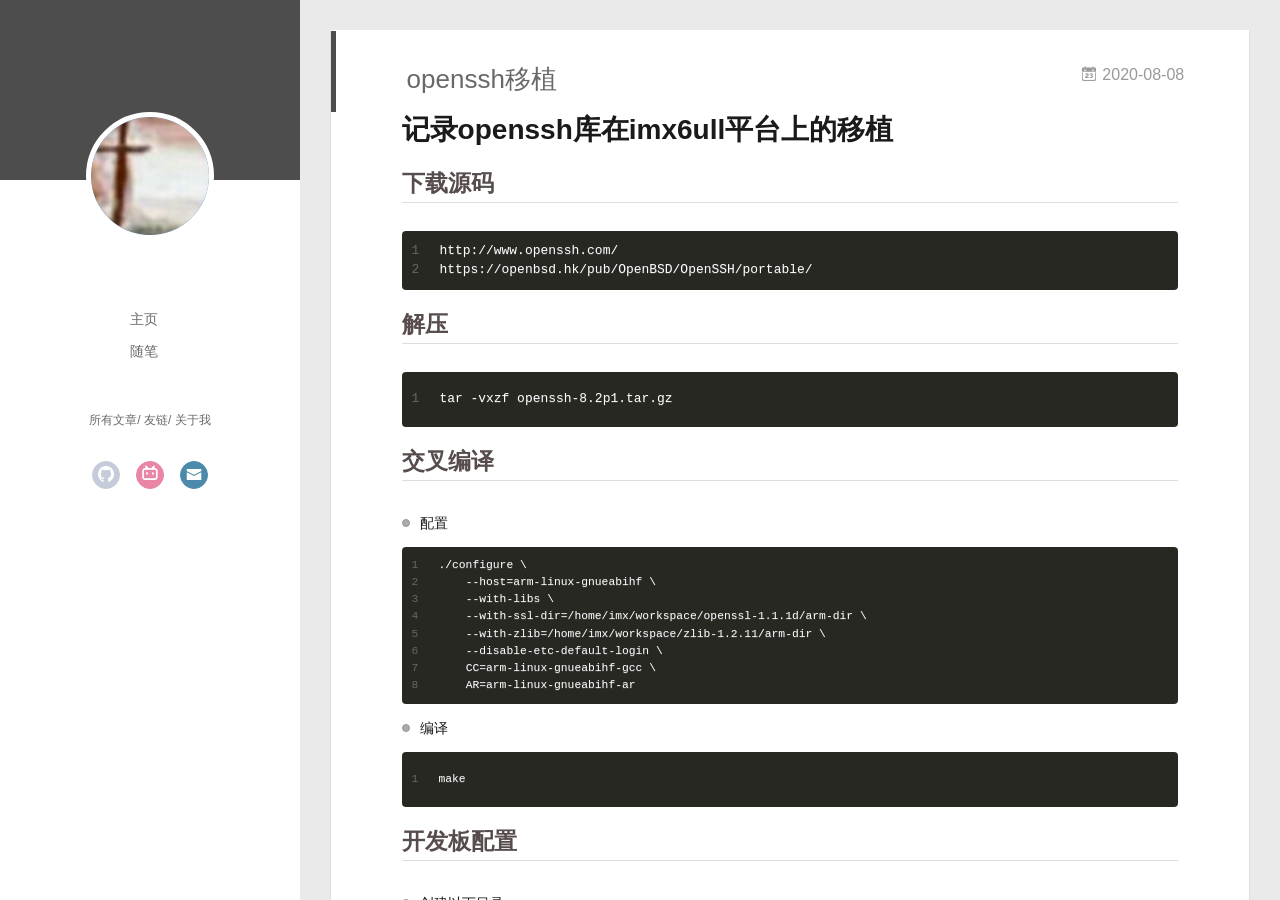
==== index.html @ 304b750d "Site updated: 2020-08-09 00:19:27" ====
<!DOCTYPE html>
<html>
<head>
  <meta charset="utf-8">
  
  <meta name="renderer" content="webkit">
  <meta http-equiv="X-UA-Compatible" content="IE=edge" >
  <link rel="dns-prefetch" href="http://yoursite.com">
  <title>Hexo</title>
  <meta name="viewport" content="width=device-width, initial-scale=1, maximum-scale=1">
  <meta property="og:type" content="website">
<meta property="og:title" content="Hexo">
<meta property="og:url" content="http://yoursite.com/index.html">
<meta property="og:site_name" content="Hexo">
<meta property="og:locale" content="zh_CN">
<meta property="article:author" content="yhuan416">
<meta name="twitter:card" content="summary">
  
    <link rel="alternative" href="/atom.xml" title="Hexo" type="application/atom+xml">
  
  
    <link rel="icon" href="/favicon.png">
  
  <link rel="stylesheet" type="text/css" href="/./main.0cf68a.css">
  <style type="text/css">
  
    #container.show {
      background: linear-gradient(200deg,#a0cfe4,#e8c37e);
    }
  </style>
  

  

<meta name="generator" content="Hexo 5.0.0"></head>

<body>
  <div id="container" q-class="show:isCtnShow">
    <canvas id="anm-canvas" class="anm-canvas"></canvas>
    <div class="left-col" q-class="show:isShow">
      
<div class="overlay" style="background: #4d4d4d"></div>
<div class="intrude-less">
	<header id="header" class="inner">
		<a href="/" class="profilepic">
			<img src="/img/头像.jpg" class="js-avatar">
		</a>
		<hgroup>
		  <h1 class="header-author"><a href="/"></a></h1>
		</hgroup>
		

		<nav class="header-menu">
			<ul>
			
				<li><a href="/">主页</a></li>
	        
				<li><a href="/tags/%E9%9A%8F%E7%AC%94/">随笔</a></li>
	        
			</ul>
		</nav>
		<nav class="header-smart-menu">
    		
    			
    			<a q-on="click: openSlider(e, 'innerArchive')" href="javascript:void(0)">所有文章</a>
    			
            
    			
    			<a q-on="click: openSlider(e, 'friends')" href="javascript:void(0)">友链</a>
    			
            
    			
    			<a q-on="click: openSlider(e, 'aboutme')" href="javascript:void(0)">关于我</a>
    			
            
		</nav>
		<nav class="header-nav">
			<div class="social">
				
					<a class="github" target="_blank" href="https://github.com/yhuan416" title="github"><i class="icon-github"></i></a>
		        
					<a class="bilibili" target="_blank" href="https://space.bilibili.com/25813269" title="bilibili"><i class="icon-bilibili"></i></a>
		        
					<a class="mail" target="_blank" href="mailto:1290635392@qq.com" title="mail"><i class="icon-mail"></i></a>
		        
			</div>
		</nav>
	</header>		
</div>

    </div>
    <div class="mid-col" q-class="show:isShow,hide:isShow|isFalse">
      
<nav id="mobile-nav">
  	<div class="overlay js-overlay" style="background: #4d4d4d"></div>
	<div class="btnctn js-mobile-btnctn">
  		<div class="slider-trigger list" q-on="click: openSlider(e)"><i class="icon icon-sort"></i></div>
	</div>
	<div class="intrude-less">
		<header id="header" class="inner">
			<div class="profilepic">
				<img src="/img/头像.jpg" class="js-avatar">
			</div>
			<hgroup>
			  <h1 class="header-author js-header-author"></h1>
			</hgroup>
			
			
			
				
			
				
			
			
			
			<nav class="header-nav">
				<div class="social">
					
						<a class="github" target="_blank" href="https://github.com/yhuan416" title="github"><i class="icon-github"></i></a>
			        
						<a class="bilibili" target="_blank" href="https://space.bilibili.com/25813269" title="bilibili"><i class="icon-bilibili"></i></a>
			        
						<a class="mail" target="_blank" href="mailto:1290635392@qq.com" title="mail"><i class="icon-mail"></i></a>
			        
				</div>
			</nav>

			<nav class="header-menu js-header-menu">
				<ul style="width: 50%">
				
				
					<li style="width: 50%"><a href="/">主页</a></li>
		        
					<li style="width: 50%"><a href="/tags/%E9%9A%8F%E7%AC%94/">随笔</a></li>
		        
				</ul>
			</nav>
		</header>				
	</div>
	<div class="mobile-mask" style="display:none" q-show="isShow"></div>
</nav>

      <div id="wrapper" class="body-wrap">
        <div class="menu-l">
          <div class="canvas-wrap">
            <canvas data-colors="#eaeaea" data-sectionHeight="100" data-contentId="js-content" id="myCanvas1" class="anm-canvas"></canvas>
          </div>
          <div id="js-content" class="content-ll">
            
  
    <article id="post-openssh移植" class="article article-type-post  article-index" itemscope itemprop="blogPost">
  <div class="article-inner">
    
      <header class="article-header">
        
  
    <h1 itemprop="name">
      <a class="article-title" href="/2020/08/08/openssh%E7%A7%BB%E6%A4%8D/">openssh移植</a>
    </h1>
  

        
        <a href="/2020/08/08/openssh%E7%A7%BB%E6%A4%8D/" class="archive-article-date">
  	<time datetime="2020-08-08T15:58:29.000Z" itemprop="datePublished"><i class="icon-calendar icon"></i>2020-08-08</time>
</a>
        
      </header>
    
    <div class="article-entry" itemprop="articleBody">
      
        <h1 id="记录openssh库在imx6ull平台上的移植"><a href="#记录openssh库在imx6ull平台上的移植" class="headerlink" title="记录openssh库在imx6ull平台上的移植"></a>记录openssh库在imx6ull平台上的移植</h1><h2 id="下载源码"><a href="#下载源码" class="headerlink" title="下载源码"></a>下载源码</h2><figure class="highlight plain"><table><tr><td class="gutter"><pre><span class="line">1</span><br><span class="line">2</span><br></pre></td><td class="code"><pre><span class="line">http:&#x2F;&#x2F;www.openssh.com&#x2F;  </span><br><span class="line">https:&#x2F;&#x2F;openbsd.hk&#x2F;pub&#x2F;OpenBSD&#x2F;OpenSSH&#x2F;portable&#x2F;</span><br></pre></td></tr></table></figure>

<h2 id="解压"><a href="#解压" class="headerlink" title="解压"></a>解压</h2><figure class="highlight plain"><table><tr><td class="gutter"><pre><span class="line">1</span><br></pre></td><td class="code"><pre><span class="line">tar -vxzf openssh-8.2p1.tar.gz</span><br></pre></td></tr></table></figure>

<h2 id="交叉编译"><a href="#交叉编译" class="headerlink" title="交叉编译"></a>交叉编译</h2><ul>
<li>配置<figure class="highlight plain"><table><tr><td class="gutter"><pre><span class="line">1</span><br><span class="line">2</span><br><span class="line">3</span><br><span class="line">4</span><br><span class="line">5</span><br><span class="line">6</span><br><span class="line">7</span><br><span class="line">8</span><br></pre></td><td class="code"><pre><span class="line">.&#x2F;configure \</span><br><span class="line">    --host&#x3D;arm-linux-gnueabihf \</span><br><span class="line">    --with-libs \</span><br><span class="line">    --with-ssl-dir&#x3D;&#x2F;home&#x2F;imx&#x2F;workspace&#x2F;openssl-1.1.1d&#x2F;arm-dir \</span><br><span class="line">    --with-zlib&#x3D;&#x2F;home&#x2F;imx&#x2F;workspace&#x2F;zlib-1.2.11&#x2F;arm-dir \</span><br><span class="line">    --disable-etc-default-login \</span><br><span class="line">    CC&#x3D;arm-linux-gnueabihf-gcc \</span><br><span class="line">    AR&#x3D;arm-linux-gnueabihf-ar</span><br></pre></td></tr></table></figure></li>
<li>编译<figure class="highlight plain"><table><tr><td class="gutter"><pre><span class="line">1</span><br></pre></td><td class="code"><pre><span class="line">make</span><br></pre></td></tr></table></figure>

</li>
</ul>
<h2 id="开发板配置"><a href="#开发板配置" class="headerlink" title="开发板配置"></a>开发板配置</h2><ul>
<li>创建以下目录</li>
</ul>
<figure class="highlight plain"><table><tr><td class="gutter"><pre><span class="line">1</span><br><span class="line">2</span><br><span class="line">3</span><br><span class="line">4</span><br><span class="line">5</span><br><span class="line">6</span><br></pre></td><td class="code"><pre><span class="line">mkdir &#x2F;usr&#x2F;local&#x2F;bin -p </span><br><span class="line">mkdir &#x2F;usr&#x2F;local&#x2F;sbin -p </span><br><span class="line">mkdir &#x2F;usr&#x2F;local&#x2F;libexec&#x2F; -p </span><br><span class="line">mkdir &#x2F;usr&#x2F;local&#x2F;etc -p</span><br><span class="line">mkdir &#x2F;var&#x2F;run -p </span><br><span class="line">mkdir &#x2F;var&#x2F;empty&#x2F; -p</span><br></pre></td></tr></table></figure>

<ul>
<li><p>拷贝文件到目标文件夹</p>
<ul>
<li>/usr/local/bin : scp sftp ssh ssh-add ssh-agent ssh-keygen ssh-keyscan  </li>
<li>/usr/local/sbin : sshd  </li>
<li>/usr/local/etc : moduli ssh_config sshd_config  </li>
<li>/usr/local/libexec : sftp-server ssh-keysign</li>
</ul>
</li>
<li><p>创建软连接</p>
</li>
</ul>
<figure class="highlight plain"><table><tr><td class="gutter"><pre><span class="line">1</span><br><span class="line">2</span><br><span class="line">3</span><br><span class="line">4</span><br><span class="line">5</span><br><span class="line">6</span><br><span class="line">7</span><br><span class="line">8</span><br><span class="line">9</span><br><span class="line">10</span><br><span class="line">11</span><br></pre></td><td class="code"><pre><span class="line">cd &#x2F;bin&#x2F;</span><br><span class="line">ln -s &#x2F;usr&#x2F;local&#x2F;bin&#x2F;scp</span><br><span class="line">ln -s &#x2F;usr&#x2F;local&#x2F;bin&#x2F;sftp</span><br><span class="line">ln -s &#x2F;usr&#x2F;local&#x2F;bin&#x2F;ssh</span><br><span class="line">ln -s &#x2F;usr&#x2F;local&#x2F;bin&#x2F;ssh-add</span><br><span class="line">ln -s &#x2F;usr&#x2F;local&#x2F;bin&#x2F;ssh-agent</span><br><span class="line">ln -s &#x2F;usr&#x2F;local&#x2F;bin&#x2F;ssh-keygen</span><br><span class="line">ln -s &#x2F;usr&#x2F;local&#x2F;bin&#x2F;ssh-keyscan</span><br><span class="line"></span><br><span class="line">cd &#x2F;sbin&#x2F;</span><br><span class="line">ln -s &#x2F;usr&#x2F;local&#x2F;sbin&#x2F;sshd</span><br></pre></td></tr></table></figure>

<p>软连接创建完成以后就可以直接调用上面 ssh 相关命令了。<br>打开/usr/local/etc/sshd_config 文件，找到“#PermitRootLogin”所在行，将其改为“PermitRootLogin yes”</p>
<ul>
<li><p>openssh设置</p>
<ul>
<li><p>添加用户</p>
<figure class="highlight plain"><table><tr><td class="gutter"><pre><span class="line">1</span><br></pre></td><td class="code"><pre><span class="line">adduser sshd</span><br></pre></td></tr></table></figure>
</li>
<li><p>在开发板上生成秘钥文件</p>
<figure class="highlight plain"><table><tr><td class="gutter"><pre><span class="line">1</span><br><span class="line">2</span><br><span class="line">3</span><br><span class="line">4</span><br><span class="line">5</span><br></pre></td><td class="code"><pre><span class="line">cd &#x2F;usr&#x2F;local&#x2F;etc</span><br><span class="line">ssh-keygen -t rsa -f ssh_host_rsa_key -N &quot;&quot;</span><br><span class="line">ssh-keygen -t dsa -f ssh_host_dsa_key -N &quot;&quot;</span><br><span class="line">ssh-keygen -t ecdsa -f ssh_host_ecdsa_key -N &quot;&quot;</span><br><span class="line">ssh-keygen -t ed25519 -f ssh_host_ed25519_key -N &quot;&quot;</span><br></pre></td></tr></table></figure>
</li>
<li><p>启动openssh</p>
<figure class="highlight plain"><table><tr><td class="gutter"><pre><span class="line">1</span><br></pre></td><td class="code"><pre><span class="line">&#x2F;sbin&#x2F;sshd &amp;</span><br></pre></td></tr></table></figure>

</li>
</ul>
</li>
</ul>
<h2 id="参数含义"><a href="#参数含义" class="headerlink" title="参数含义"></a>参数含义</h2><table>
<thead>
<tr>
<th>参数</th>
<th>含义</th>
</tr>
</thead>
<tbody><tr>
<td>–host</td>
<td>目标平台</td>
</tr>
<tr>
<td>–with-ssl-dir</td>
<td>openssl库安装路径</td>
</tr>
<tr>
<td>–with-zlib</td>
<td>zlib库安装路径</td>
</tr>
<tr>
<td>CC/AR</td>
<td>指定交叉编译器</td>
</tr>
</tbody></table>
<h2 id="依赖库"><a href="#依赖库" class="headerlink" title="依赖库"></a>依赖库</h2><p><a target="_blank" rel="noopener" href="http://blog.yhuan.top/2020/08/08/openssl%E7%A7%BB%E6%A4%8D/">openssl</a><br><a target="_blank" rel="noopener" href="http://blog.yhuan.top/2020/08/08/zlib%E7%A7%BB%E6%A4%8D/">zlib</a></p>
<h2 id="测试平台"><a href="#测试平台" class="headerlink" title="测试平台"></a>测试平台</h2><p>imx6ull</p>
<hr>
<p>参考:【正点原子】I.MX6U嵌入式Linux驱动开发指南V1.4.pdf</p>

      

      
    </div>
    <div class="article-info article-info-index">
      
      
	<div class="article-tag tagcloud">
		<i class="icon-price-tags icon"></i>
		<ul class="article-tag-list">
			 
        		<li class="article-tag-list-item">
        			<a href="javascript:void(0)" class="js-tag article-tag-list-link color3">移植</a>
        		</li>
      		 
        		<li class="article-tag-list-item">
        			<a href="javascript:void(0)" class="js-tag article-tag-list-link color3">openssh</a>
        		</li>
      		
		</ul>
	</div>

      

      
        <p class="article-more-link">
          <a class="article-more-a" href="/2020/08/08/openssh%E7%A7%BB%E6%A4%8D/">展开全文 >></a>
        </p>
      

      
      <div class="clearfix"></div>
    </div>
  </div>
</article>

<aside class="wrap-side-operation">
    <div class="mod-side-operation">
        
        <div class="jump-container" id="js-jump-container" style="display:none;">
            <a href="javascript:void(0)" class="mod-side-operation__jump-to-top">
                <i class="icon-font icon-back"></i>
            </a>
            <div id="js-jump-plan-container" class="jump-plan-container" style="top: -11px;">
                <i class="icon-font icon-plane jump-plane"></i>
            </div>
        </div>
        
        
    </div>
</aside>




  
    <article id="post-zlib移植" class="article article-type-post  article-index" itemscope itemprop="blogPost">
  <div class="article-inner">
    
      <header class="article-header">
        
  
    <h1 itemprop="name">
      <a class="article-title" href="/2020/08/08/zlib%E7%A7%BB%E6%A4%8D/">zlib移植</a>
    </h1>
  

        
        <a href="/2020/08/08/zlib%E7%A7%BB%E6%A4%8D/" class="archive-article-date">
  	<time datetime="2020-08-08T15:39:25.000Z" itemprop="datePublished"><i class="icon-calendar icon"></i>2020-08-08</time>
</a>
        
      </header>
    
    <div class="article-entry" itemprop="articleBody">
      
        <h1 id="记录zlib库在imx6ull平台上的移植"><a href="#记录zlib库在imx6ull平台上的移植" class="headerlink" title="记录zlib库在imx6ull平台上的移植"></a>记录zlib库在imx6ull平台上的移植</h1><h2 id="下载源码"><a href="#下载源码" class="headerlink" title="下载源码"></a>下载源码</h2><figure class="highlight plain"><table><tr><td class="gutter"><pre><span class="line">1</span><br></pre></td><td class="code"><pre><span class="line">http:&#x2F;&#x2F;www.zlib.net&#x2F;</span><br></pre></td></tr></table></figure>

<h2 id="解压"><a href="#解压" class="headerlink" title="解压"></a>解压</h2><figure class="highlight plain"><table><tr><td class="gutter"><pre><span class="line">1</span><br></pre></td><td class="code"><pre><span class="line">tar zxvf zlib-1.2.11.tar.gz</span><br></pre></td></tr></table></figure>

<h2 id="交叉编译"><a href="#交叉编译" class="headerlink" title="交叉编译"></a>交叉编译</h2><ul>
<li><p>配置</p>
<ol>
<li>配置路径 <figure class="highlight plain"><table><tr><td class="gutter"><pre><span class="line">1</span><br><span class="line">2</span><br></pre></td><td class="code"><pre><span class="line">.&#x2F;configure \</span><br><span class="line">    --prefix&#x3D;&#x2F;home&#x2F;imx&#x2F;workspace&#x2F;zlib-1.2.11&#x2F;arm-dir </span><br></pre></td></tr></table></figure></li>
<li>修改Makefile<br>找到以下值并进行修改 <figure class="highlight plain"><table><tr><td class="gutter"><pre><span class="line">1</span><br><span class="line">2</span><br><span class="line">3</span><br><span class="line">4</span><br><span class="line">5</span><br></pre></td><td class="code"><pre><span class="line">CC&#x3D;arm-linux-gnueabihf-gcc</span><br><span class="line">LDSHARED&#x3D;arm-linux-gnueabihf-gcc -shared -Wl,-soname,libz.so.1,--version-script,zlib.map</span><br><span class="line">CPP&#x3D;arm-linux-gnueabihf-gcc -E</span><br><span class="line">AR&#x3D;arm-linux-gnueabihf-ar</span><br><span class="line">RANLIB&#x3D;arm-linux-gnueabihf-ranlib</span><br></pre></td></tr></table></figure></li>
</ol>
</li>
<li><p>编译</p>
<figure class="highlight plain"><table><tr><td class="gutter"><pre><span class="line">1</span><br></pre></td><td class="code"><pre><span class="line">make</span><br></pre></td></tr></table></figure>
</li>
<li><p>安装</p>
<figure class="highlight plain"><table><tr><td class="gutter"><pre><span class="line">1</span><br></pre></td><td class="code"><pre><span class="line">make install</span><br></pre></td></tr></table></figure>

</li>
</ul>
<h2 id="参数含义"><a href="#参数含义" class="headerlink" title="参数含义"></a>参数含义</h2><table>
<thead>
<tr>
<th>参数</th>
<th>含义</th>
</tr>
</thead>
<tbody><tr>
<td>–prefix</td>
<td>安装路径</td>
</tr>
</tbody></table>
<h2 id="依赖库"><a href="#依赖库" class="headerlink" title="依赖库"></a>依赖库</h2><p>无</p>
<h2 id="测试平台"><a href="#测试平台" class="headerlink" title="测试平台"></a>测试平台</h2><p>imx6ull</p>

      

      
    </div>
    <div class="article-info article-info-index">
      
      
	<div class="article-tag tagcloud">
		<i class="icon-price-tags icon"></i>
		<ul class="article-tag-list">
			 
        		<li class="article-tag-list-item">
        			<a href="javascript:void(0)" class="js-tag article-tag-list-link color3">移植</a>
        		</li>
      		 
        		<li class="article-tag-list-item">
        			<a href="javascript:void(0)" class="js-tag article-tag-list-link color5">zlib</a>
        		</li>
      		
		</ul>
	</div>

      

      
        <p class="article-more-link">
          <a class="article-more-a" href="/2020/08/08/zlib%E7%A7%BB%E6%A4%8D/">展开全文 >></a>
        </p>
      

      
      <div class="clearfix"></div>
    </div>
  </div>
</article>

<aside class="wrap-side-operation">
    <div class="mod-side-operation">
        
        <div class="jump-container" id="js-jump-container" style="display:none;">
            <a href="javascript:void(0)" class="mod-side-operation__jump-to-top">
                <i class="icon-font icon-back"></i>
            </a>
            <div id="js-jump-plan-container" class="jump-plan-container" style="top: -11px;">
                <i class="icon-font icon-plane jump-plane"></i>
            </div>
        </div>
        
        
    </div>
</aside>




  
    <article id="post-openssl移植" class="article article-type-post  article-index" itemscope itemprop="blogPost">
  <div class="article-inner">
    
      <header class="article-header">
        
  
    <h1 itemprop="name">
      <a class="article-title" href="/2020/08/08/openssl%E7%A7%BB%E6%A4%8D/">openssl移植</a>
    </h1>
  

        
        <a href="/2020/08/08/openssl%E7%A7%BB%E6%A4%8D/" class="archive-article-date">
  	<time datetime="2020-08-08T15:10:01.000Z" itemprop="datePublished"><i class="icon-calendar icon"></i>2020-08-08</time>
</a>
        
      </header>
    
    <div class="article-entry" itemprop="articleBody">
      
        <h1 id="记录openssl库在imx6ull平台上的移植"><a href="#记录openssl库在imx6ull平台上的移植" class="headerlink" title="记录openssl库在imx6ull平台上的移植"></a>记录openssl库在imx6ull平台上的移植</h1><h2 id="下载源码"><a href="#下载源码" class="headerlink" title="下载源码"></a>下载源码</h2><figure class="highlight plain"><table><tr><td class="gutter"><pre><span class="line">1</span><br></pre></td><td class="code"><pre><span class="line">https:&#x2F;&#x2F;www.openssl.org&#x2F;source&#x2F;</span><br></pre></td></tr></table></figure>

<h2 id="解压"><a href="#解压" class="headerlink" title="解压"></a>解压</h2><figure class="highlight plain"><table><tr><td class="gutter"><pre><span class="line">1</span><br></pre></td><td class="code"><pre><span class="line">tar -zxvf openssl-1.1.1d.tar.gz</span><br></pre></td></tr></table></figure>

<h2 id="交叉编译"><a href="#交叉编译" class="headerlink" title="交叉编译"></a>交叉编译</h2><ul>
<li><p>配置</p>
<figure class="highlight plain"><table><tr><td class="gutter"><pre><span class="line">1</span><br><span class="line">2</span><br><span class="line">3</span><br><span class="line">4</span><br><span class="line">5</span><br><span class="line">6</span><br></pre></td><td class="code"><pre><span class="line">.&#x2F;Configure \</span><br><span class="line">    linux-armv4 \</span><br><span class="line">    shared \</span><br><span class="line">    no-asm \</span><br><span class="line">    --prefix&#x3D;&#x2F;home&#x2F;imx&#x2F;workspace&#x2F;openssl-1.1.1d&#x2F;arm-dir \</span><br><span class="line">    CROSS_COMPILE&#x3D;arm-linux-gnueabihf-</span><br></pre></td></tr></table></figure></li>
<li><p>编译</p>
<figure class="highlight plain"><table><tr><td class="gutter"><pre><span class="line">1</span><br></pre></td><td class="code"><pre><span class="line">make</span><br></pre></td></tr></table></figure>
</li>
<li><p>安装</p>
<figure class="highlight plain"><table><tr><td class="gutter"><pre><span class="line">1</span><br></pre></td><td class="code"><pre><span class="line">make install</span><br></pre></td></tr></table></figure>

</li>
</ul>
<h2 id="参数含义"><a href="#参数含义" class="headerlink" title="参数含义"></a>参数含义</h2><table>
<thead>
<tr>
<th>参数</th>
<th>含义</th>
</tr>
</thead>
<tbody><tr>
<td>linux-armv4</td>
<td>32位ARM</td>
</tr>
<tr>
<td>shared</td>
<td>编译动态库</td>
</tr>
<tr>
<td>–prefix</td>
<td>安装路径</td>
</tr>
<tr>
<td>CROSS_COMPILE</td>
<td>指定交叉编译器</td>
</tr>
</tbody></table>
<h2 id="依赖库"><a href="#依赖库" class="headerlink" title="依赖库"></a>依赖库</h2><p>无</p>
<h2 id="测试平台"><a href="#测试平台" class="headerlink" title="测试平台"></a>测试平台</h2><p>imx6ull</p>
<hr>
<p>参考:【正点原子】I.MX6U嵌入式Linux驱动开发指南V1.4.pdf</p>

      

      
    </div>
    <div class="article-info article-info-index">
      
      
	<div class="article-tag tagcloud">
		<i class="icon-price-tags icon"></i>
		<ul class="article-tag-list">
			 
        		<li class="article-tag-list-item">
        			<a href="javascript:void(0)" class="js-tag article-tag-list-link color3">移植</a>
        		</li>
      		 
        		<li class="article-tag-list-item">
        			<a href="javascript:void(0)" class="js-tag article-tag-list-link color3">openssl</a>
        		</li>
      		
		</ul>
	</div>

      

      
        <p class="article-more-link">
          <a class="article-more-a" href="/2020/08/08/openssl%E7%A7%BB%E6%A4%8D/">展开全文 >></a>
        </p>
      

      
      <div class="clearfix"></div>
    </div>
  </div>
</article>

<aside class="wrap-side-operation">
    <div class="mod-side-operation">
        
        <div class="jump-container" id="js-jump-container" style="display:none;">
            <a href="javascript:void(0)" class="mod-side-operation__jump-to-top">
                <i class="icon-font icon-back"></i>
            </a>
            <div id="js-jump-plan-container" class="jump-plan-container" style="top: -11px;">
                <i class="icon-font icon-plane jump-plane"></i>
            </div>
        </div>
        
        
    </div>
</aside>




  
    <article id="post-hello-world" class="article article-type-post  article-index" itemscope itemprop="blogPost">
  <div class="article-inner">
    
      <header class="article-header">
        
  
    <h1 itemprop="name">
      <a class="article-title" href="/2020/08/08/hello-world/">Hello World</a>
    </h1>
  

        
        <a href="/2020/08/08/hello-world/" class="archive-article-date">
  	<time datetime="2020-08-08T14:23:38.701Z" itemprop="datePublished"><i class="icon-calendar icon"></i>2020-08-08</time>
</a>
        
      </header>
    
    <div class="article-entry" itemprop="articleBody">
      
        <p>Welcome to <a target="_blank" rel="noopener" href="https://hexo.io/">Hexo</a>! This is your very first post. Check <a target="_blank" rel="noopener" href="https://hexo.io/docs/">documentation</a> for more info. If you get any problems when using Hexo, you can find the answer in <a target="_blank" rel="noopener" href="https://hexo.io/docs/troubleshooting.html">troubleshooting</a> or you can ask me on <a target="_blank" rel="noopener" href="https://github.com/hexojs/hexo/issues">GitHub</a>.</p>
<h2 id="Quick-Start"><a href="#Quick-Start" class="headerlink" title="Quick Start"></a>Quick Start</h2><h3 id="Create-a-new-post"><a href="#Create-a-new-post" class="headerlink" title="Create a new post"></a>Create a new post</h3><figure class="highlight bash"><table><tr><td class="gutter"><pre><span class="line">1</span><br></pre></td><td class="code"><pre><span class="line">$ hexo new <span class="string">&quot;My New Post&quot;</span></span><br></pre></td></tr></table></figure>

<p>More info: <a target="_blank" rel="noopener" href="https://hexo.io/docs/writing.html">Writing</a></p>
<h3 id="Run-server"><a href="#Run-server" class="headerlink" title="Run server"></a>Run server</h3><figure class="highlight bash"><table><tr><td class="gutter"><pre><span class="line">1</span><br></pre></td><td class="code"><pre><span class="line">$ hexo server</span><br></pre></td></tr></table></figure>

<p>More info: <a target="_blank" rel="noopener" href="https://hexo.io/docs/server.html">Server</a></p>
<h3 id="Generate-static-files"><a href="#Generate-static-files" class="headerlink" title="Generate static files"></a>Generate static files</h3><figure class="highlight bash"><table><tr><td class="gutter"><pre><span class="line">1</span><br></pre></td><td class="code"><pre><span class="line">$ hexo generate</span><br></pre></td></tr></table></figure>

<p>More info: <a target="_blank" rel="noopener" href="https://hexo.io/docs/generating.html">Generating</a></p>
<h3 id="Deploy-to-remote-sites"><a href="#Deploy-to-remote-sites" class="headerlink" title="Deploy to remote sites"></a>Deploy to remote sites</h3><figure class="highlight bash"><table><tr><td class="gutter"><pre><span class="line">1</span><br></pre></td><td class="code"><pre><span class="line">$ hexo deploy</span><br></pre></td></tr></table></figure>

<p>More info: <a target="_blank" rel="noopener" href="https://hexo.io/docs/one-command-deployment.html">Deployment</a></p>

      

      
    </div>
    <div class="article-info article-info-index">
      
      
      

      
        <p class="article-more-link">
          <a class="article-more-a" href="/2020/08/08/hello-world/">展开全文 >></a>
        </p>
      

      
      <div class="clearfix"></div>
    </div>
  </div>
</article>

<aside class="wrap-side-operation">
    <div class="mod-side-operation">
        
        <div class="jump-container" id="js-jump-container" style="display:none;">
            <a href="javascript:void(0)" class="mod-side-operation__jump-to-top">
                <i class="icon-font icon-back"></i>
            </a>
            <div id="js-jump-plan-container" class="jump-plan-container" style="top: -11px;">
                <i class="icon-font icon-plane jump-plane"></i>
            </div>
        </div>
        
        
    </div>
</aside>




  
  


          </div>
        </div>
      </div>
      <footer id="footer">
  <div class="outer">
    <div id="footer-info">
    	<div class="footer-left">
    		&copy; 2020 yhuan416
    	</div>
      	<div class="footer-right">
      		<a href="http://hexo.io/" target="_blank">Hexo</a>  Theme <a href="https://github.com/litten/hexo-theme-yilia" target="_blank">Yilia</a> by Litten
      	</div>
    </div>
  </div>
</footer>
    </div>
    <script>
	var yiliaConfig = {
		mathjax: false,
		isHome: true,
		isPost: false,
		isArchive: false,
		isTag: false,
		isCategory: false,
		open_in_new: false,
		toc_hide_index: true,
		root: "/",
		innerArchive: true,
		showTags: false
	}
</script>

<script>!function(t){function n(e){if(r[e])return r[e].exports;var i=r[e]={exports:{},id:e,loaded:!1};return t[e].call(i.exports,i,i.exports,n),i.loaded=!0,i.exports}var r={};n.m=t,n.c=r,n.p="./",n(0)}([function(t,n,r){r(195),t.exports=r(191)},function(t,n,r){var e=r(3),i=r(52),o=r(27),u=r(28),c=r(53),f="prototype",a=function(t,n,r){var s,l,h,v,p=t&a.F,d=t&a.G,y=t&a.S,g=t&a.P,b=t&a.B,m=d?e:y?e[n]||(e[n]={}):(e[n]||{})[f],x=d?i:i[n]||(i[n]={}),w=x[f]||(x[f]={});d&&(r=n);for(s in r)l=!p&&m&&void 0!==m[s],h=(l?m:r)[s],v=b&&l?c(h,e):g&&"function"==typeof h?c(Function.call,h):h,m&&u(m,s,h,t&a.U),x[s]!=h&&o(x,s,v),g&&w[s]!=h&&(w[s]=h)};e.core=i,a.F=1,a.G=2,a.S=4,a.P=8,a.B=16,a.W=32,a.U=64,a.R=128,t.exports=a},function(t,n,r){var e=r(6);t.exports=function(t){if(!e(t))throw TypeError(t+" is not an object!");return t}},function(t,n){var r=t.exports="undefined"!=typeof window&&window.Math==Math?window:"undefined"!=typeof self&&self.Math==Math?self:Function("return this")();"number"==typeof __g&&(__g=r)},function(t,n){t.exports=function(t){try{return!!t()}catch(t){return!0}}},function(t,n){var r=t.exports="undefined"!=typeof window&&window.Math==Math?window:"undefined"!=typeof self&&self.Math==Math?self:Function("return this")();"number"==typeof __g&&(__g=r)},function(t,n){t.exports=function(t){return"object"==typeof t?null!==t:"function"==typeof t}},function(t,n,r){var e=r(126)("wks"),i=r(76),o=r(3).Symbol,u="function"==typeof o;(t.exports=function(t){return e[t]||(e[t]=u&&o[t]||(u?o:i)("Symbol."+t))}).store=e},function(t,n){var r={}.hasOwnProperty;t.exports=function(t,n){return r.call(t,n)}},function(t,n,r){var e=r(94),i=r(33);t.exports=function(t){return e(i(t))}},function(t,n,r){t.exports=!r(4)(function(){return 7!=Object.defineProperty({},"a",{get:function(){return 7}}).a})},function(t,n,r){var e=r(2),i=r(167),o=r(50),u=Object.defineProperty;n.f=r(10)?Object.defineProperty:function(t,n,r){if(e(t),n=o(n,!0),e(r),i)try{return u(t,n,r)}catch(t){}if("get"in r||"set"in r)throw TypeError("Accessors not supported!");return"value"in r&&(t[n]=r.value),t}},function(t,n,r){t.exports=!r(18)(function(){return 7!=Object.defineProperty({},"a",{get:function(){return 7}}).a})},function(t,n,r){var e=r(14),i=r(22);t.exports=r(12)?function(t,n,r){return e.f(t,n,i(1,r))}:function(t,n,r){return t[n]=r,t}},function(t,n,r){var e=r(20),i=r(58),o=r(42),u=Object.defineProperty;n.f=r(12)?Object.defineProperty:function(t,n,r){if(e(t),n=o(n,!0),e(r),i)try{return u(t,n,r)}catch(t){}if("get"in r||"set"in r)throw TypeError("Accessors not supported!");return"value"in r&&(t[n]=r.value),t}},function(t,n,r){var e=r(40)("wks"),i=r(23),o=r(5).Symbol,u="function"==typeof o;(t.exports=function(t){return e[t]||(e[t]=u&&o[t]||(u?o:i)("Symbol."+t))}).store=e},function(t,n,r){var e=r(67),i=Math.min;t.exports=function(t){return t>0?i(e(t),9007199254740991):0}},function(t,n,r){var e=r(46);t.exports=function(t){return Object(e(t))}},function(t,n){t.exports=function(t){try{return!!t()}catch(t){return!0}}},function(t,n,r){var e=r(63),i=r(34);t.exports=Object.keys||function(t){return e(t,i)}},function(t,n,r){var e=r(21);t.exports=function(t){if(!e(t))throw TypeError(t+" is not an object!");return t}},function(t,n){t.exports=function(t){return"object"==typeof t?null!==t:"function"==typeof t}},function(t,n){t.exports=function(t,n){return{enumerable:!(1&t),configurable:!(2&t),writable:!(4&t),value:n}}},function(t,n){var r=0,e=Math.random();t.exports=function(t){return"Symbol(".concat(void 0===t?"":t,")_",(++r+e).toString(36))}},function(t,n){var r={}.hasOwnProperty;t.exports=function(t,n){return r.call(t,n)}},function(t,n){var r=t.exports={version:"2.4.0"};"number"==typeof __e&&(__e=r)},function(t,n){t.exports=function(t){if("function"!=typeof t)throw TypeError(t+" is not a function!");return t}},function(t,n,r){var e=r(11),i=r(66);t.exports=r(10)?function(t,n,r){return e.f(t,n,i(1,r))}:function(t,n,r){return t[n]=r,t}},function(t,n,r){var e=r(3),i=r(27),o=r(24),u=r(76)("src"),c="toString",f=Function[c],a=(""+f).split(c);r(52).inspectSource=function(t){return f.call(t)},(t.exports=function(t,n,r,c){var f="function"==typeof r;f&&(o(r,"name")||i(r,"name",n)),t[n]!==r&&(f&&(o(r,u)||i(r,u,t[n]?""+t[n]:a.join(String(n)))),t===e?t[n]=r:c?t[n]?t[n]=r:i(t,n,r):(delete t[n],i(t,n,r)))})(Function.prototype,c,function(){return"function"==typeof this&&this[u]||f.call(this)})},function(t,n,r){var e=r(1),i=r(4),o=r(46),u=function(t,n,r,e){var i=String(o(t)),u="<"+n;return""!==r&&(u+=" "+r+'="'+String(e).replace(/"/g,"&quot;")+'"'),u+">"+i+"</"+n+">"};t.exports=function(t,n){var r={};r[t]=n(u),e(e.P+e.F*i(function(){var n=""[t]('"');return n!==n.toLowerCase()||n.split('"').length>3}),"String",r)}},function(t,n,r){var e=r(115),i=r(46);t.exports=function(t){return e(i(t))}},function(t,n,r){var e=r(116),i=r(66),o=r(30),u=r(50),c=r(24),f=r(167),a=Object.getOwnPropertyDescriptor;n.f=r(10)?a:function(t,n){if(t=o(t),n=u(n,!0),f)try{return a(t,n)}catch(t){}if(c(t,n))return i(!e.f.call(t,n),t[n])}},function(t,n,r){var e=r(24),i=r(17),o=r(145)("IE_PROTO"),u=Object.prototype;t.exports=Object.getPrototypeOf||function(t){return t=i(t),e(t,o)?t[o]:"function"==typeof t.constructor&&t instanceof t.constructor?t.constructor.prototype:t instanceof Object?u:null}},function(t,n){t.exports=function(t){if(void 0==t)throw TypeError("Can't call method on  "+t);return t}},function(t,n){t.exports="constructor,hasOwnProperty,isPrototypeOf,propertyIsEnumerable,toLocaleString,toString,valueOf".split(",")},function(t,n){t.exports={}},function(t,n){t.exports=!0},function(t,n){n.f={}.propertyIsEnumerable},function(t,n,r){var e=r(14).f,i=r(8),o=r(15)("toStringTag");t.exports=function(t,n,r){t&&!i(t=r?t:t.prototype,o)&&e(t,o,{configurable:!0,value:n})}},function(t,n,r){var e=r(40)("keys"),i=r(23);t.exports=function(t){return e[t]||(e[t]=i(t))}},function(t,n,r){var e=r(5),i="__core-js_shared__",o=e[i]||(e[i]={});t.exports=function(t){return o[t]||(o[t]={})}},function(t,n){var r=Math.ceil,e=Math.floor;t.exports=function(t){return isNaN(t=+t)?0:(t>0?e:r)(t)}},function(t,n,r){var e=r(21);t.exports=function(t,n){if(!e(t))return t;var r,i;if(n&&"function"==typeof(r=t.toString)&&!e(i=r.call(t)))return i;if("function"==typeof(r=t.valueOf)&&!e(i=r.call(t)))return i;if(!n&&"function"==typeof(r=t.toString)&&!e(i=r.call(t)))return i;throw TypeError("Can't convert object to primitive value")}},function(t,n,r){var e=r(5),i=r(25),o=r(36),u=r(44),c=r(14).f;t.exports=function(t){var n=i.Symbol||(i.Symbol=o?{}:e.Symbol||{});"_"==t.charAt(0)||t in n||c(n,t,{value:u.f(t)})}},function(t,n,r){n.f=r(15)},function(t,n){var r={}.toString;t.exports=function(t){return r.call(t).slice(8,-1)}},function(t,n){t.exports=function(t){if(void 0==t)throw TypeError("Can't call method on  "+t);return t}},function(t,n,r){var e=r(4);t.exports=function(t,n){return!!t&&e(function(){n?t.call(null,function(){},1):t.call(null)})}},function(t,n,r){var e=r(53),i=r(115),o=r(17),u=r(16),c=r(203);t.exports=function(t,n){var r=1==t,f=2==t,a=3==t,s=4==t,l=6==t,h=5==t||l,v=n||c;return function(n,c,p){for(var d,y,g=o(n),b=i(g),m=e(c,p,3),x=u(b.length),w=0,S=r?v(n,x):f?v(n,0):void 0;x>w;w++)if((h||w in b)&&(d=b[w],y=m(d,w,g),t))if(r)S[w]=y;else if(y)switch(t){case 3:return!0;case 5:return d;case 6:return w;case 2:S.push(d)}else if(s)return!1;return l?-1:a||s?s:S}}},function(t,n,r){var e=r(1),i=r(52),o=r(4);t.exports=function(t,n){var r=(i.Object||{})[t]||Object[t],u={};u[t]=n(r),e(e.S+e.F*o(function(){r(1)}),"Object",u)}},function(t,n,r){var e=r(6);t.exports=function(t,n){if(!e(t))return t;var r,i;if(n&&"function"==typeof(r=t.toString)&&!e(i=r.call(t)))return i;if("function"==typeof(r=t.valueOf)&&!e(i=r.call(t)))return i;if(!n&&"function"==typeof(r=t.toString)&&!e(i=r.call(t)))return i;throw TypeError("Can't convert object to primitive value")}},function(t,n,r){var e=r(5),i=r(25),o=r(91),u=r(13),c="prototype",f=function(t,n,r){var a,s,l,h=t&f.F,v=t&f.G,p=t&f.S,d=t&f.P,y=t&f.B,g=t&f.W,b=v?i:i[n]||(i[n]={}),m=b[c],x=v?e:p?e[n]:(e[n]||{})[c];v&&(r=n);for(a in r)(s=!h&&x&&void 0!==x[a])&&a in b||(l=s?x[a]:r[a],b[a]=v&&"function"!=typeof x[a]?r[a]:y&&s?o(l,e):g&&x[a]==l?function(t){var n=function(n,r,e){if(this instanceof t){switch(arguments.length){case 0:return new t;case 1:return new t(n);case 2:return new t(n,r)}return new t(n,r,e)}return t.apply(this,arguments)};return n[c]=t[c],n}(l):d&&"function"==typeof l?o(Function.call,l):l,d&&((b.virtual||(b.virtual={}))[a]=l,t&f.R&&m&&!m[a]&&u(m,a,l)))};f.F=1,f.G=2,f.S=4,f.P=8,f.B=16,f.W=32,f.U=64,f.R=128,t.exports=f},function(t,n){var r=t.exports={version:"2.4.0"};"number"==typeof __e&&(__e=r)},function(t,n,r){var e=r(26);t.exports=function(t,n,r){if(e(t),void 0===n)return t;switch(r){case 1:return function(r){return t.call(n,r)};case 2:return function(r,e){return t.call(n,r,e)};case 3:return function(r,e,i){return t.call(n,r,e,i)}}return function(){return t.apply(n,arguments)}}},function(t,n,r){var e=r(183),i=r(1),o=r(126)("metadata"),u=o.store||(o.store=new(r(186))),c=function(t,n,r){var i=u.get(t);if(!i){if(!r)return;u.set(t,i=new e)}var o=i.get(n);if(!o){if(!r)return;i.set(n,o=new e)}return o},f=function(t,n,r){var e=c(n,r,!1);return void 0!==e&&e.has(t)},a=function(t,n,r){var e=c(n,r,!1);return void 0===e?void 0:e.get(t)},s=function(t,n,r,e){c(r,e,!0).set(t,n)},l=function(t,n){var r=c(t,n,!1),e=[];return r&&r.forEach(function(t,n){e.push(n)}),e},h=function(t){return void 0===t||"symbol"==typeof t?t:String(t)},v=function(t){i(i.S,"Reflect",t)};t.exports={store:u,map:c,has:f,get:a,set:s,keys:l,key:h,exp:v}},function(t,n,r){"use strict";if(r(10)){var e=r(69),i=r(3),o=r(4),u=r(1),c=r(127),f=r(152),a=r(53),s=r(68),l=r(66),h=r(27),v=r(73),p=r(67),d=r(16),y=r(75),g=r(50),b=r(24),m=r(180),x=r(114),w=r(6),S=r(17),_=r(137),O=r(70),E=r(32),P=r(71).f,j=r(154),F=r(76),M=r(7),A=r(48),N=r(117),T=r(146),I=r(155),k=r(80),L=r(123),R=r(74),C=r(130),D=r(160),U=r(11),W=r(31),G=U.f,B=W.f,V=i.RangeError,z=i.TypeError,q=i.Uint8Array,K="ArrayBuffer",J="Shared"+K,Y="BYTES_PER_ELEMENT",H="prototype",$=Array[H],X=f.ArrayBuffer,Q=f.DataView,Z=A(0),tt=A(2),nt=A(3),rt=A(4),et=A(5),it=A(6),ot=N(!0),ut=N(!1),ct=I.values,ft=I.keys,at=I.entries,st=$.lastIndexOf,lt=$.reduce,ht=$.reduceRight,vt=$.join,pt=$.sort,dt=$.slice,yt=$.toString,gt=$.toLocaleString,bt=M("iterator"),mt=M("toStringTag"),xt=F("typed_constructor"),wt=F("def_constructor"),St=c.CONSTR,_t=c.TYPED,Ot=c.VIEW,Et="Wrong length!",Pt=A(1,function(t,n){return Tt(T(t,t[wt]),n)}),jt=o(function(){return 1===new q(new Uint16Array([1]).buffer)[0]}),Ft=!!q&&!!q[H].set&&o(function(){new q(1).set({})}),Mt=function(t,n){if(void 0===t)throw z(Et);var r=+t,e=d(t);if(n&&!m(r,e))throw V(Et);return e},At=function(t,n){var r=p(t);if(r<0||r%n)throw V("Wrong offset!");return r},Nt=function(t){if(w(t)&&_t in t)return t;throw z(t+" is not a typed array!")},Tt=function(t,n){if(!(w(t)&&xt in t))throw z("It is not a typed array constructor!");return new t(n)},It=function(t,n){return kt(T(t,t[wt]),n)},kt=function(t,n){for(var r=0,e=n.length,i=Tt(t,e);e>r;)i[r]=n[r++];return i},Lt=function(t,n,r){G(t,n,{get:function(){return this._d[r]}})},Rt=function(t){var n,r,e,i,o,u,c=S(t),f=arguments.length,s=f>1?arguments[1]:void 0,l=void 0!==s,h=j(c);if(void 0!=h&&!_(h)){for(u=h.call(c),e=[],n=0;!(o=u.next()).done;n++)e.push(o.value);c=e}for(l&&f>2&&(s=a(s,arguments[2],2)),n=0,r=d(c.length),i=Tt(this,r);r>n;n++)i[n]=l?s(c[n],n):c[n];return i},Ct=function(){for(var t=0,n=arguments.length,r=Tt(this,n);n>t;)r[t]=arguments[t++];return r},Dt=!!q&&o(function(){gt.call(new q(1))}),Ut=function(){return gt.apply(Dt?dt.call(Nt(this)):Nt(this),arguments)},Wt={copyWithin:function(t,n){return D.call(Nt(this),t,n,arguments.length>2?arguments[2]:void 0)},every:function(t){return rt(Nt(this),t,arguments.length>1?arguments[1]:void 0)},fill:function(t){return C.apply(Nt(this),arguments)},filter:function(t){return It(this,tt(Nt(this),t,arguments.length>1?arguments[1]:void 0))},find:function(t){return et(Nt(this),t,arguments.length>1?arguments[1]:void 0)},findIndex:function(t){return it(Nt(this),t,arguments.length>1?arguments[1]:void 0)},forEach:function(t){Z(Nt(this),t,arguments.length>1?arguments[1]:void 0)},indexOf:function(t){return ut(Nt(this),t,arguments.length>1?arguments[1]:void 0)},includes:function(t){return ot(Nt(this),t,arguments.length>1?arguments[1]:void 0)},join:function(t){return vt.apply(Nt(this),arguments)},lastIndexOf:function(t){return st.apply(Nt(this),arguments)},map:function(t){return Pt(Nt(this),t,arguments.length>1?arguments[1]:void 0)},reduce:function(t){return lt.apply(Nt(this),arguments)},reduceRight:function(t){return ht.apply(Nt(this),arguments)},reverse:function(){for(var t,n=this,r=Nt(n).length,e=Math.floor(r/2),i=0;i<e;)t=n[i],n[i++]=n[--r],n[r]=t;return n},some:function(t){return nt(Nt(this),t,arguments.length>1?arguments[1]:void 0)},sort:function(t){return pt.call(Nt(this),t)},subarray:function(t,n){var r=Nt(this),e=r.length,i=y(t,e);return new(T(r,r[wt]))(r.buffer,r.byteOffset+i*r.BYTES_PER_ELEMENT,d((void 0===n?e:y(n,e))-i))}},Gt=function(t,n){return It(this,dt.call(Nt(this),t,n))},Bt=function(t){Nt(this);var n=At(arguments[1],1),r=this.length,e=S(t),i=d(e.length),o=0;if(i+n>r)throw V(Et);for(;o<i;)this[n+o]=e[o++]},Vt={entries:function(){return at.call(Nt(this))},keys:function(){return ft.call(Nt(this))},values:function(){return ct.call(Nt(this))}},zt=function(t,n){return w(t)&&t[_t]&&"symbol"!=typeof n&&n in t&&String(+n)==String(n)},qt=function(t,n){return zt(t,n=g(n,!0))?l(2,t[n]):B(t,n)},Kt=function(t,n,r){return!(zt(t,n=g(n,!0))&&w(r)&&b(r,"value"))||b(r,"get")||b(r,"set")||r.configurable||b(r,"writable")&&!r.writable||b(r,"enumerable")&&!r.enumerable?G(t,n,r):(t[n]=r.value,t)};St||(W.f=qt,U.f=Kt),u(u.S+u.F*!St,"Object",{getOwnPropertyDescriptor:qt,defineProperty:Kt}),o(function(){yt.call({})})&&(yt=gt=function(){return vt.call(this)});var Jt=v({},Wt);v(Jt,Vt),h(Jt,bt,Vt.values),v(Jt,{slice:Gt,set:Bt,constructor:function(){},toString:yt,toLocaleString:Ut}),Lt(Jt,"buffer","b"),Lt(Jt,"byteOffset","o"),Lt(Jt,"byteLength","l"),Lt(Jt,"length","e"),G(Jt,mt,{get:function(){return this[_t]}}),t.exports=function(t,n,r,f){f=!!f;var a=t+(f?"Clamped":"")+"Array",l="Uint8Array"!=a,v="get"+t,p="set"+t,y=i[a],g=y||{},b=y&&E(y),m=!y||!c.ABV,S={},_=y&&y[H],j=function(t,r){var e=t._d;return e.v[v](r*n+e.o,jt)},F=function(t,r,e){var i=t._d;f&&(e=(e=Math.round(e))<0?0:e>255?255:255&e),i.v[p](r*n+i.o,e,jt)},M=function(t,n){G(t,n,{get:function(){return j(this,n)},set:function(t){return F(this,n,t)},enumerable:!0})};m?(y=r(function(t,r,e,i){s(t,y,a,"_d");var o,u,c,f,l=0,v=0;if(w(r)){if(!(r instanceof X||(f=x(r))==K||f==J))return _t in r?kt(y,r):Rt.call(y,r);o=r,v=At(e,n);var p=r.byteLength;if(void 0===i){if(p%n)throw V(Et);if((u=p-v)<0)throw V(Et)}else if((u=d(i)*n)+v>p)throw V(Et);c=u/n}else c=Mt(r,!0),u=c*n,o=new X(u);for(h(t,"_d",{b:o,o:v,l:u,e:c,v:new Q(o)});l<c;)M(t,l++)}),_=y[H]=O(Jt),h(_,"constructor",y)):L(function(t){new y(null),new y(t)},!0)||(y=r(function(t,r,e,i){s(t,y,a);var o;return w(r)?r instanceof X||(o=x(r))==K||o==J?void 0!==i?new g(r,At(e,n),i):void 0!==e?new g(r,At(e,n)):new g(r):_t in r?kt(y,r):Rt.call(y,r):new g(Mt(r,l))}),Z(b!==Function.prototype?P(g).concat(P(b)):P(g),function(t){t in y||h(y,t,g[t])}),y[H]=_,e||(_.constructor=y));var A=_[bt],N=!!A&&("values"==A.name||void 0==A.name),T=Vt.values;h(y,xt,!0),h(_,_t,a),h(_,Ot,!0),h(_,wt,y),(f?new y(1)[mt]==a:mt in _)||G(_,mt,{get:function(){return a}}),S[a]=y,u(u.G+u.W+u.F*(y!=g),S),u(u.S,a,{BYTES_PER_ELEMENT:n,from:Rt,of:Ct}),Y in _||h(_,Y,n),u(u.P,a,Wt),R(a),u(u.P+u.F*Ft,a,{set:Bt}),u(u.P+u.F*!N,a,Vt),u(u.P+u.F*(_.toString!=yt),a,{toString:yt}),u(u.P+u.F*o(function(){new y(1).slice()}),a,{slice:Gt}),u(u.P+u.F*(o(function(){return[1,2].toLocaleString()!=new y([1,2]).toLocaleString()})||!o(function(){_.toLocaleString.call([1,2])})),a,{toLocaleString:Ut}),k[a]=N?A:T,e||N||h(_,bt,T)}}else t.exports=function(){}},function(t,n){var r={}.toString;t.exports=function(t){return r.call(t).slice(8,-1)}},function(t,n,r){var e=r(21),i=r(5).document,o=e(i)&&e(i.createElement);t.exports=function(t){return o?i.createElement(t):{}}},function(t,n,r){t.exports=!r(12)&&!r(18)(function(){return 7!=Object.defineProperty(r(57)("div"),"a",{get:function(){return 7}}).a})},function(t,n,r){"use strict";var e=r(36),i=r(51),o=r(64),u=r(13),c=r(8),f=r(35),a=r(96),s=r(38),l=r(103),h=r(15)("iterator"),v=!([].keys&&"next"in[].keys()),p="keys",d="values",y=function(){return this};t.exports=function(t,n,r,g,b,m,x){a(r,n,g);var w,S,_,O=function(t){if(!v&&t in F)return F[t];switch(t){case p:case d:return function(){return new r(this,t)}}return function(){return new r(this,t)}},E=n+" Iterator",P=b==d,j=!1,F=t.prototype,M=F[h]||F["@@iterator"]||b&&F[b],A=M||O(b),N=b?P?O("entries"):A:void 0,T="Array"==n?F.entries||M:M;if(T&&(_=l(T.call(new t)))!==Object.prototype&&(s(_,E,!0),e||c(_,h)||u(_,h,y)),P&&M&&M.name!==d&&(j=!0,A=function(){return M.call(this)}),e&&!x||!v&&!j&&F[h]||u(F,h,A),f[n]=A,f[E]=y,b)if(w={values:P?A:O(d),keys:m?A:O(p),entries:N},x)for(S in w)S in F||o(F,S,w[S]);else i(i.P+i.F*(v||j),n,w);return w}},function(t,n,r){var e=r(20),i=r(100),o=r(34),u=r(39)("IE_PROTO"),c=function(){},f="prototype",a=function(){var t,n=r(57)("iframe"),e=o.length;for(n.style.display="none",r(93).appendChild(n),n.src="javascript:",t=n.contentWindow.document,t.open(),t.write("<script>document.F=Object<\/script>"),t.close(),a=t.F;e--;)delete a[f][o[e]];return a()};t.exports=Object.create||function(t,n){var r;return null!==t?(c[f]=e(t),r=new c,c[f]=null,r[u]=t):r=a(),void 0===n?r:i(r,n)}},function(t,n,r){var e=r(63),i=r(34).concat("length","prototype");n.f=Object.getOwnPropertyNames||function(t){return e(t,i)}},function(t,n){n.f=Object.getOwnPropertySymbols},function(t,n,r){var e=r(8),i=r(9),o=r(90)(!1),u=r(39)("IE_PROTO");t.exports=function(t,n){var r,c=i(t),f=0,a=[];for(r in c)r!=u&&e(c,r)&&a.push(r);for(;n.length>f;)e(c,r=n[f++])&&(~o(a,r)||a.push(r));return a}},function(t,n,r){t.exports=r(13)},function(t,n,r){var e=r(76)("meta"),i=r(6),o=r(24),u=r(11).f,c=0,f=Object.isExtensible||function(){return!0},a=!r(4)(function(){return f(Object.preventExtensions({}))}),s=function(t){u(t,e,{value:{i:"O"+ ++c,w:{}}})},l=function(t,n){if(!i(t))return"symbol"==typeof t?t:("string"==typeof t?"S":"P")+t;if(!o(t,e)){if(!f(t))return"F";if(!n)return"E";s(t)}return t[e].i},h=function(t,n){if(!o(t,e)){if(!f(t))return!0;if(!n)return!1;s(t)}return t[e].w},v=function(t){return a&&p.NEED&&f(t)&&!o(t,e)&&s(t),t},p=t.exports={KEY:e,NEED:!1,fastKey:l,getWeak:h,onFreeze:v}},function(t,n){t.exports=function(t,n){return{enumerable:!(1&t),configurable:!(2&t),writable:!(4&t),value:n}}},function(t,n){var r=Math.ceil,e=Math.floor;t.exports=function(t){return isNaN(t=+t)?0:(t>0?e:r)(t)}},function(t,n){t.exports=function(t,n,r,e){if(!(t instanceof n)||void 0!==e&&e in t)throw TypeError(r+": incorrect invocation!");return t}},function(t,n){t.exports=!1},function(t,n,r){var e=r(2),i=r(173),o=r(133),u=r(145)("IE_PROTO"),c=function(){},f="prototype",a=function(){var t,n=r(132)("iframe"),e=o.length;for(n.style.display="none",r(135).appendChild(n),n.src="javascript:",t=n.contentWindow.document,t.open(),t.write("<script>document.F=Object<\/script>"),t.close(),a=t.F;e--;)delete a[f][o[e]];return a()};t.exports=Object.create||function(t,n){var r;return null!==t?(c[f]=e(t),r=new c,c[f]=null,r[u]=t):r=a(),void 0===n?r:i(r,n)}},function(t,n,r){var e=r(175),i=r(133).concat("length","prototype");n.f=Object.getOwnPropertyNames||function(t){return e(t,i)}},function(t,n,r){var e=r(175),i=r(133);t.exports=Object.keys||function(t){return e(t,i)}},function(t,n,r){var e=r(28);t.exports=function(t,n,r){for(var i in n)e(t,i,n[i],r);return t}},function(t,n,r){"use strict";var e=r(3),i=r(11),o=r(10),u=r(7)("species");t.exports=function(t){var n=e[t];o&&n&&!n[u]&&i.f(n,u,{configurable:!0,get:function(){return this}})}},function(t,n,r){var e=r(67),i=Math.max,o=Math.min;t.exports=function(t,n){return t=e(t),t<0?i(t+n,0):o(t,n)}},function(t,n){var r=0,e=Math.random();t.exports=function(t){return"Symbol(".concat(void 0===t?"":t,")_",(++r+e).toString(36))}},function(t,n,r){var e=r(33);t.exports=function(t){return Object(e(t))}},function(t,n,r){var e=r(7)("unscopables"),i=Array.prototype;void 0==i[e]&&r(27)(i,e,{}),t.exports=function(t){i[e][t]=!0}},function(t,n,r){var e=r(53),i=r(169),o=r(137),u=r(2),c=r(16),f=r(154),a={},s={},n=t.exports=function(t,n,r,l,h){var v,p,d,y,g=h?function(){return t}:f(t),b=e(r,l,n?2:1),m=0;if("function"!=typeof g)throw TypeError(t+" is not iterable!");if(o(g)){for(v=c(t.length);v>m;m++)if((y=n?b(u(p=t[m])[0],p[1]):b(t[m]))===a||y===s)return y}else for(d=g.call(t);!(p=d.next()).done;)if((y=i(d,b,p.value,n))===a||y===s)return y};n.BREAK=a,n.RETURN=s},function(t,n){t.exports={}},function(t,n,r){var e=r(11).f,i=r(24),o=r(7)("toStringTag");t.exports=function(t,n,r){t&&!i(t=r?t:t.prototype,o)&&e(t,o,{configurable:!0,value:n})}},function(t,n,r){var e=r(1),i=r(46),o=r(4),u=r(150),c="["+u+"]",f="​",a=RegExp("^"+c+c+"*"),s=RegExp(c+c+"*$"),l=function(t,n,r){var i={},c=o(function(){return!!u[t]()||f[t]()!=f}),a=i[t]=c?n(h):u[t];r&&(i[r]=a),e(e.P+e.F*c,"String",i)},h=l.trim=function(t,n){return t=String(i(t)),1&n&&(t=t.replace(a,"")),2&n&&(t=t.replace(s,"")),t};t.exports=l},function(t,n,r){t.exports={default:r(86),__esModule:!0}},function(t,n,r){t.exports={default:r(87),__esModule:!0}},function(t,n,r){"use strict";function e(t){return t&&t.__esModule?t:{default:t}}n.__esModule=!0;var i=r(84),o=e(i),u=r(83),c=e(u),f="function"==typeof c.default&&"symbol"==typeof o.default?function(t){return typeof t}:function(t){return t&&"function"==typeof c.default&&t.constructor===c.default&&t!==c.default.prototype?"symbol":typeof t};n.default="function"==typeof c.default&&"symbol"===f(o.default)?function(t){return void 0===t?"undefined":f(t)}:function(t){return t&&"function"==typeof c.default&&t.constructor===c.default&&t!==c.default.prototype?"symbol":void 0===t?"undefined":f(t)}},function(t,n,r){r(110),r(108),r(111),r(112),t.exports=r(25).Symbol},function(t,n,r){r(109),r(113),t.exports=r(44).f("iterator")},function(t,n){t.exports=function(t){if("function"!=typeof t)throw TypeError(t+" is not a function!");return t}},function(t,n){t.exports=function(){}},function(t,n,r){var e=r(9),i=r(106),o=r(105);t.exports=function(t){return function(n,r,u){var c,f=e(n),a=i(f.length),s=o(u,a);if(t&&r!=r){for(;a>s;)if((c=f[s++])!=c)return!0}else for(;a>s;s++)if((t||s in f)&&f[s]===r)return t||s||0;return!t&&-1}}},function(t,n,r){var e=r(88);t.exports=function(t,n,r){if(e(t),void 0===n)return t;switch(r){case 1:return function(r){return t.call(n,r)};case 2:return function(r,e){return t.call(n,r,e)};case 3:return function(r,e,i){return t.call(n,r,e,i)}}return function(){return t.apply(n,arguments)}}},function(t,n,r){var e=r(19),i=r(62),o=r(37);t.exports=function(t){var n=e(t),r=i.f;if(r)for(var u,c=r(t),f=o.f,a=0;c.length>a;)f.call(t,u=c[a++])&&n.push(u);return n}},function(t,n,r){t.exports=r(5).document&&document.documentElement},function(t,n,r){var e=r(56);t.exports=Object("z").propertyIsEnumerable(0)?Object:function(t){return"String"==e(t)?t.split(""):Object(t)}},function(t,n,r){var e=r(56);t.exports=Array.isArray||function(t){return"Array"==e(t)}},function(t,n,r){"use strict";var e=r(60),i=r(22),o=r(38),u={};r(13)(u,r(15)("iterator"),function(){return this}),t.exports=function(t,n,r){t.prototype=e(u,{next:i(1,r)}),o(t,n+" Iterator")}},function(t,n){t.exports=function(t,n){return{value:n,done:!!t}}},function(t,n,r){var e=r(19),i=r(9);t.exports=function(t,n){for(var r,o=i(t),u=e(o),c=u.length,f=0;c>f;)if(o[r=u[f++]]===n)return r}},function(t,n,r){var e=r(23)("meta"),i=r(21),o=r(8),u=r(14).f,c=0,f=Object.isExtensible||function(){return!0},a=!r(18)(function(){return f(Object.preventExtensions({}))}),s=function(t){u(t,e,{value:{i:"O"+ ++c,w:{}}})},l=function(t,n){if(!i(t))return"symbol"==typeof t?t:("string"==typeof t?"S":"P")+t;if(!o(t,e)){if(!f(t))return"F";if(!n)return"E";s(t)}return t[e].i},h=function(t,n){if(!o(t,e)){if(!f(t))return!0;if(!n)return!1;s(t)}return t[e].w},v=function(t){return a&&p.NEED&&f(t)&&!o(t,e)&&s(t),t},p=t.exports={KEY:e,NEED:!1,fastKey:l,getWeak:h,onFreeze:v}},function(t,n,r){var e=r(14),i=r(20),o=r(19);t.exports=r(12)?Object.defineProperties:function(t,n){i(t);for(var r,u=o(n),c=u.length,f=0;c>f;)e.f(t,r=u[f++],n[r]);return t}},function(t,n,r){var e=r(37),i=r(22),o=r(9),u=r(42),c=r(8),f=r(58),a=Object.getOwnPropertyDescriptor;n.f=r(12)?a:function(t,n){if(t=o(t),n=u(n,!0),f)try{return a(t,n)}catch(t){}if(c(t,n))return i(!e.f.call(t,n),t[n])}},function(t,n,r){var e=r(9),i=r(61).f,o={}.toString,u="object"==typeof window&&window&&Object.getOwnPropertyNames?Object.getOwnPropertyNames(window):[],c=function(t){try{return i(t)}catch(t){return u.slice()}};t.exports.f=function(t){return u&&"[object Window]"==o.call(t)?c(t):i(e(t))}},function(t,n,r){var e=r(8),i=r(77),o=r(39)("IE_PROTO"),u=Object.prototype;t.exports=Object.getPrototypeOf||function(t){return t=i(t),e(t,o)?t[o]:"function"==typeof t.constructor&&t instanceof t.constructor?t.constructor.prototype:t instanceof Object?u:null}},function(t,n,r){var e=r(41),i=r(33);t.exports=function(t){return function(n,r){var o,u,c=String(i(n)),f=e(r),a=c.length;return f<0||f>=a?t?"":void 0:(o=c.charCodeAt(f),o<55296||o>56319||f+1===a||(u=c.charCodeAt(f+1))<56320||u>57343?t?c.charAt(f):o:t?c.slice(f,f+2):u-56320+(o-55296<<10)+65536)}}},function(t,n,r){var e=r(41),i=Math.max,o=Math.min;t.exports=function(t,n){return t=e(t),t<0?i(t+n,0):o(t,n)}},function(t,n,r){var e=r(41),i=Math.min;t.exports=function(t){return t>0?i(e(t),9007199254740991):0}},function(t,n,r){"use strict";var e=r(89),i=r(97),o=r(35),u=r(9);t.exports=r(59)(Array,"Array",function(t,n){this._t=u(t),this._i=0,this._k=n},function(){var t=this._t,n=this._k,r=this._i++;return!t||r>=t.length?(this._t=void 0,i(1)):"keys"==n?i(0,r):"values"==n?i(0,t[r]):i(0,[r,t[r]])},"values"),o.Arguments=o.Array,e("keys"),e("values"),e("entries")},function(t,n){},function(t,n,r){"use strict";var e=r(104)(!0);r(59)(String,"String",function(t){this._t=String(t),this._i=0},function(){var t,n=this._t,r=this._i;return r>=n.length?{value:void 0,done:!0}:(t=e(n,r),this._i+=t.length,{value:t,done:!1})})},function(t,n,r){"use strict";var e=r(5),i=r(8),o=r(12),u=r(51),c=r(64),f=r(99).KEY,a=r(18),s=r(40),l=r(38),h=r(23),v=r(15),p=r(44),d=r(43),y=r(98),g=r(92),b=r(95),m=r(20),x=r(9),w=r(42),S=r(22),_=r(60),O=r(102),E=r(101),P=r(14),j=r(19),F=E.f,M=P.f,A=O.f,N=e.Symbol,T=e.JSON,I=T&&T.stringify,k="prototype",L=v("_hidden"),R=v("toPrimitive"),C={}.propertyIsEnumerable,D=s("symbol-registry"),U=s("symbols"),W=s("op-symbols"),G=Object[k],B="function"==typeof N,V=e.QObject,z=!V||!V[k]||!V[k].findChild,q=o&&a(function(){return 7!=_(M({},"a",{get:function(){return M(this,"a",{value:7}).a}})).a})?function(t,n,r){var e=F(G,n);e&&delete G[n],M(t,n,r),e&&t!==G&&M(G,n,e)}:M,K=function(t){var n=U[t]=_(N[k]);return n._k=t,n},J=B&&"symbol"==typeof N.iterator?function(t){return"symbol"==typeof t}:function(t){return t instanceof N},Y=function(t,n,r){return t===G&&Y(W,n,r),m(t),n=w(n,!0),m(r),i(U,n)?(r.enumerable?(i(t,L)&&t[L][n]&&(t[L][n]=!1),r=_(r,{enumerable:S(0,!1)})):(i(t,L)||M(t,L,S(1,{})),t[L][n]=!0),q(t,n,r)):M(t,n,r)},H=function(t,n){m(t);for(var r,e=g(n=x(n)),i=0,o=e.length;o>i;)Y(t,r=e[i++],n[r]);return t},$=function(t,n){return void 0===n?_(t):H(_(t),n)},X=function(t){var n=C.call(this,t=w(t,!0));return!(this===G&&i(U,t)&&!i(W,t))&&(!(n||!i(this,t)||!i(U,t)||i(this,L)&&this[L][t])||n)},Q=function(t,n){if(t=x(t),n=w(n,!0),t!==G||!i(U,n)||i(W,n)){var r=F(t,n);return!r||!i(U,n)||i(t,L)&&t[L][n]||(r.enumerable=!0),r}},Z=function(t){for(var n,r=A(x(t)),e=[],o=0;r.length>o;)i(U,n=r[o++])||n==L||n==f||e.push(n);return e},tt=function(t){for(var n,r=t===G,e=A(r?W:x(t)),o=[],u=0;e.length>u;)!i(U,n=e[u++])||r&&!i(G,n)||o.push(U[n]);return o};B||(N=function(){if(this instanceof N)throw TypeError("Symbol is not a constructor!");var t=h(arguments.length>0?arguments[0]:void 0),n=function(r){this===G&&n.call(W,r),i(this,L)&&i(this[L],t)&&(this[L][t]=!1),q(this,t,S(1,r))};return o&&z&&q(G,t,{configurable:!0,set:n}),K(t)},c(N[k],"toString",function(){return this._k}),E.f=Q,P.f=Y,r(61).f=O.f=Z,r(37).f=X,r(62).f=tt,o&&!r(36)&&c(G,"propertyIsEnumerable",X,!0),p.f=function(t){return K(v(t))}),u(u.G+u.W+u.F*!B,{Symbol:N});for(var nt="hasInstance,isConcatSpreadable,iterator,match,replace,search,species,split,toPrimitive,toStringTag,unscopables".split(","),rt=0;nt.length>rt;)v(nt[rt++]);for(var nt=j(v.store),rt=0;nt.length>rt;)d(nt[rt++]);u(u.S+u.F*!B,"Symbol",{for:function(t){return i(D,t+="")?D[t]:D[t]=N(t)},keyFor:function(t){if(J(t))return y(D,t);throw TypeError(t+" is not a symbol!")},useSetter:function(){z=!0},useSimple:function(){z=!1}}),u(u.S+u.F*!B,"Object",{create:$,defineProperty:Y,defineProperties:H,getOwnPropertyDescriptor:Q,getOwnPropertyNames:Z,getOwnPropertySymbols:tt}),T&&u(u.S+u.F*(!B||a(function(){var t=N();return"[null]"!=I([t])||"{}"!=I({a:t})||"{}"!=I(Object(t))})),"JSON",{stringify:function(t){if(void 0!==t&&!J(t)){for(var n,r,e=[t],i=1;arguments.length>i;)e.push(arguments[i++]);return n=e[1],"function"==typeof n&&(r=n),!r&&b(n)||(n=function(t,n){if(r&&(n=r.call(this,t,n)),!J(n))return n}),e[1]=n,I.apply(T,e)}}}),N[k][R]||r(13)(N[k],R,N[k].valueOf),l(N,"Symbol"),l(Math,"Math",!0),l(e.JSON,"JSON",!0)},function(t,n,r){r(43)("asyncIterator")},function(t,n,r){r(43)("observable")},function(t,n,r){r(107);for(var e=r(5),i=r(13),o=r(35),u=r(15)("toStringTag"),c=["NodeList","DOMTokenList","MediaList","StyleSheetList","CSSRuleList"],f=0;f<5;f++){var a=c[f],s=e[a],l=s&&s.prototype;l&&!l[u]&&i(l,u,a),o[a]=o.Array}},function(t,n,r){var e=r(45),i=r(7)("toStringTag"),o="Arguments"==e(function(){return arguments}()),u=function(t,n){try{return t[n]}catch(t){}};t.exports=function(t){var n,r,c;return void 0===t?"Undefined":null===t?"Null":"string"==typeof(r=u(n=Object(t),i))?r:o?e(n):"Object"==(c=e(n))&&"function"==typeof n.callee?"Arguments":c}},function(t,n,r){var e=r(45);t.exports=Object("z").propertyIsEnumerable(0)?Object:function(t){return"String"==e(t)?t.split(""):Object(t)}},function(t,n){n.f={}.propertyIsEnumerable},function(t,n,r){var e=r(30),i=r(16),o=r(75);t.exports=function(t){return function(n,r,u){var c,f=e(n),a=i(f.length),s=o(u,a);if(t&&r!=r){for(;a>s;)if((c=f[s++])!=c)return!0}else for(;a>s;s++)if((t||s in f)&&f[s]===r)return t||s||0;return!t&&-1}}},function(t,n,r){"use strict";var e=r(3),i=r(1),o=r(28),u=r(73),c=r(65),f=r(79),a=r(68),s=r(6),l=r(4),h=r(123),v=r(81),p=r(136);t.exports=function(t,n,r,d,y,g){var b=e[t],m=b,x=y?"set":"add",w=m&&m.prototype,S={},_=function(t){var n=w[t];o(w,t,"delete"==t?function(t){return!(g&&!s(t))&&n.call(this,0===t?0:t)}:"has"==t?function(t){return!(g&&!s(t))&&n.call(this,0===t?0:t)}:"get"==t?function(t){return g&&!s(t)?void 0:n.call(this,0===t?0:t)}:"add"==t?function(t){return n.call(this,0===t?0:t),this}:function(t,r){return n.call(this,0===t?0:t,r),this})};if("function"==typeof m&&(g||w.forEach&&!l(function(){(new m).entries().next()}))){var O=new m,E=O[x](g?{}:-0,1)!=O,P=l(function(){O.has(1)}),j=h(function(t){new m(t)}),F=!g&&l(function(){for(var t=new m,n=5;n--;)t[x](n,n);return!t.has(-0)});j||(m=n(function(n,r){a(n,m,t);var e=p(new b,n,m);return void 0!=r&&f(r,y,e[x],e),e}),m.prototype=w,w.constructor=m),(P||F)&&(_("delete"),_("has"),y&&_("get")),(F||E)&&_(x),g&&w.clear&&delete w.clear}else m=d.getConstructor(n,t,y,x),u(m.prototype,r),c.NEED=!0;return v(m,t),S[t]=m,i(i.G+i.W+i.F*(m!=b),S),g||d.setStrong(m,t,y),m}},function(t,n,r){"use strict";var e=r(27),i=r(28),o=r(4),u=r(46),c=r(7);t.exports=function(t,n,r){var f=c(t),a=r(u,f,""[t]),s=a[0],l=a[1];o(function(){var n={};return n[f]=function(){return 7},7!=""[t](n)})&&(i(String.prototype,t,s),e(RegExp.prototype,f,2==n?function(t,n){return l.call(t,this,n)}:function(t){return l.call(t,this)}))}
},function(t,n,r){"use strict";var e=r(2);t.exports=function(){var t=e(this),n="";return t.global&&(n+="g"),t.ignoreCase&&(n+="i"),t.multiline&&(n+="m"),t.unicode&&(n+="u"),t.sticky&&(n+="y"),n}},function(t,n){t.exports=function(t,n,r){var e=void 0===r;switch(n.length){case 0:return e?t():t.call(r);case 1:return e?t(n[0]):t.call(r,n[0]);case 2:return e?t(n[0],n[1]):t.call(r,n[0],n[1]);case 3:return e?t(n[0],n[1],n[2]):t.call(r,n[0],n[1],n[2]);case 4:return e?t(n[0],n[1],n[2],n[3]):t.call(r,n[0],n[1],n[2],n[3])}return t.apply(r,n)}},function(t,n,r){var e=r(6),i=r(45),o=r(7)("match");t.exports=function(t){var n;return e(t)&&(void 0!==(n=t[o])?!!n:"RegExp"==i(t))}},function(t,n,r){var e=r(7)("iterator"),i=!1;try{var o=[7][e]();o.return=function(){i=!0},Array.from(o,function(){throw 2})}catch(t){}t.exports=function(t,n){if(!n&&!i)return!1;var r=!1;try{var o=[7],u=o[e]();u.next=function(){return{done:r=!0}},o[e]=function(){return u},t(o)}catch(t){}return r}},function(t,n,r){t.exports=r(69)||!r(4)(function(){var t=Math.random();__defineSetter__.call(null,t,function(){}),delete r(3)[t]})},function(t,n){n.f=Object.getOwnPropertySymbols},function(t,n,r){var e=r(3),i="__core-js_shared__",o=e[i]||(e[i]={});t.exports=function(t){return o[t]||(o[t]={})}},function(t,n,r){for(var e,i=r(3),o=r(27),u=r(76),c=u("typed_array"),f=u("view"),a=!(!i.ArrayBuffer||!i.DataView),s=a,l=0,h="Int8Array,Uint8Array,Uint8ClampedArray,Int16Array,Uint16Array,Int32Array,Uint32Array,Float32Array,Float64Array".split(",");l<9;)(e=i[h[l++]])?(o(e.prototype,c,!0),o(e.prototype,f,!0)):s=!1;t.exports={ABV:a,CONSTR:s,TYPED:c,VIEW:f}},function(t,n){"use strict";var r={versions:function(){var t=window.navigator.userAgent;return{trident:t.indexOf("Trident")>-1,presto:t.indexOf("Presto")>-1,webKit:t.indexOf("AppleWebKit")>-1,gecko:t.indexOf("Gecko")>-1&&-1==t.indexOf("KHTML"),mobile:!!t.match(/AppleWebKit.*Mobile.*/),ios:!!t.match(/\(i[^;]+;( U;)? CPU.+Mac OS X/),android:t.indexOf("Android")>-1||t.indexOf("Linux")>-1,iPhone:t.indexOf("iPhone")>-1||t.indexOf("Mac")>-1,iPad:t.indexOf("iPad")>-1,webApp:-1==t.indexOf("Safari"),weixin:-1==t.indexOf("MicroMessenger")}}()};t.exports=r},function(t,n,r){"use strict";var e=r(85),i=function(t){return t&&t.__esModule?t:{default:t}}(e),o=function(){function t(t,n,e){return n||e?String.fromCharCode(n||e):r[t]||t}function n(t){return e[t]}var r={"&quot;":'"',"&lt;":"<","&gt;":">","&amp;":"&","&nbsp;":" "},e={};for(var u in r)e[r[u]]=u;return r["&apos;"]="'",e["'"]="&#39;",{encode:function(t){return t?(""+t).replace(/['<> "&]/g,n).replace(/\r?\n/g,"<br/>").replace(/\s/g,"&nbsp;"):""},decode:function(n){return n?(""+n).replace(/<br\s*\/?>/gi,"\n").replace(/&quot;|&lt;|&gt;|&amp;|&nbsp;|&apos;|&#(\d+);|&#(\d+)/g,t).replace(/\u00a0/g," "):""},encodeBase16:function(t){if(!t)return t;t+="";for(var n=[],r=0,e=t.length;e>r;r++)n.push(t.charCodeAt(r).toString(16).toUpperCase());return n.join("")},encodeBase16forJSON:function(t){if(!t)return t;t=t.replace(/[\u4E00-\u9FBF]/gi,function(t){return escape(t).replace("%u","\\u")});for(var n=[],r=0,e=t.length;e>r;r++)n.push(t.charCodeAt(r).toString(16).toUpperCase());return n.join("")},decodeBase16:function(t){if(!t)return t;t+="";for(var n=[],r=0,e=t.length;e>r;r+=2)n.push(String.fromCharCode("0x"+t.slice(r,r+2)));return n.join("")},encodeObject:function(t){if(t instanceof Array)for(var n=0,r=t.length;r>n;n++)t[n]=o.encodeObject(t[n]);else if("object"==(void 0===t?"undefined":(0,i.default)(t)))for(var e in t)t[e]=o.encodeObject(t[e]);else if("string"==typeof t)return o.encode(t);return t},loadScript:function(t){var n=document.createElement("script");document.getElementsByTagName("body")[0].appendChild(n),n.setAttribute("src",t)},addLoadEvent:function(t){var n=window.onload;"function"!=typeof window.onload?window.onload=t:window.onload=function(){n(),t()}}}}();t.exports=o},function(t,n,r){"use strict";var e=r(17),i=r(75),o=r(16);t.exports=function(t){for(var n=e(this),r=o(n.length),u=arguments.length,c=i(u>1?arguments[1]:void 0,r),f=u>2?arguments[2]:void 0,a=void 0===f?r:i(f,r);a>c;)n[c++]=t;return n}},function(t,n,r){"use strict";var e=r(11),i=r(66);t.exports=function(t,n,r){n in t?e.f(t,n,i(0,r)):t[n]=r}},function(t,n,r){var e=r(6),i=r(3).document,o=e(i)&&e(i.createElement);t.exports=function(t){return o?i.createElement(t):{}}},function(t,n){t.exports="constructor,hasOwnProperty,isPrototypeOf,propertyIsEnumerable,toLocaleString,toString,valueOf".split(",")},function(t,n,r){var e=r(7)("match");t.exports=function(t){var n=/./;try{"/./"[t](n)}catch(r){try{return n[e]=!1,!"/./"[t](n)}catch(t){}}return!0}},function(t,n,r){t.exports=r(3).document&&document.documentElement},function(t,n,r){var e=r(6),i=r(144).set;t.exports=function(t,n,r){var o,u=n.constructor;return u!==r&&"function"==typeof u&&(o=u.prototype)!==r.prototype&&e(o)&&i&&i(t,o),t}},function(t,n,r){var e=r(80),i=r(7)("iterator"),o=Array.prototype;t.exports=function(t){return void 0!==t&&(e.Array===t||o[i]===t)}},function(t,n,r){var e=r(45);t.exports=Array.isArray||function(t){return"Array"==e(t)}},function(t,n,r){"use strict";var e=r(70),i=r(66),o=r(81),u={};r(27)(u,r(7)("iterator"),function(){return this}),t.exports=function(t,n,r){t.prototype=e(u,{next:i(1,r)}),o(t,n+" Iterator")}},function(t,n,r){"use strict";var e=r(69),i=r(1),o=r(28),u=r(27),c=r(24),f=r(80),a=r(139),s=r(81),l=r(32),h=r(7)("iterator"),v=!([].keys&&"next"in[].keys()),p="keys",d="values",y=function(){return this};t.exports=function(t,n,r,g,b,m,x){a(r,n,g);var w,S,_,O=function(t){if(!v&&t in F)return F[t];switch(t){case p:case d:return function(){return new r(this,t)}}return function(){return new r(this,t)}},E=n+" Iterator",P=b==d,j=!1,F=t.prototype,M=F[h]||F["@@iterator"]||b&&F[b],A=M||O(b),N=b?P?O("entries"):A:void 0,T="Array"==n?F.entries||M:M;if(T&&(_=l(T.call(new t)))!==Object.prototype&&(s(_,E,!0),e||c(_,h)||u(_,h,y)),P&&M&&M.name!==d&&(j=!0,A=function(){return M.call(this)}),e&&!x||!v&&!j&&F[h]||u(F,h,A),f[n]=A,f[E]=y,b)if(w={values:P?A:O(d),keys:m?A:O(p),entries:N},x)for(S in w)S in F||o(F,S,w[S]);else i(i.P+i.F*(v||j),n,w);return w}},function(t,n){var r=Math.expm1;t.exports=!r||r(10)>22025.465794806718||r(10)<22025.465794806718||-2e-17!=r(-2e-17)?function(t){return 0==(t=+t)?t:t>-1e-6&&t<1e-6?t+t*t/2:Math.exp(t)-1}:r},function(t,n){t.exports=Math.sign||function(t){return 0==(t=+t)||t!=t?t:t<0?-1:1}},function(t,n,r){var e=r(3),i=r(151).set,o=e.MutationObserver||e.WebKitMutationObserver,u=e.process,c=e.Promise,f="process"==r(45)(u);t.exports=function(){var t,n,r,a=function(){var e,i;for(f&&(e=u.domain)&&e.exit();t;){i=t.fn,t=t.next;try{i()}catch(e){throw t?r():n=void 0,e}}n=void 0,e&&e.enter()};if(f)r=function(){u.nextTick(a)};else if(o){var s=!0,l=document.createTextNode("");new o(a).observe(l,{characterData:!0}),r=function(){l.data=s=!s}}else if(c&&c.resolve){var h=c.resolve();r=function(){h.then(a)}}else r=function(){i.call(e,a)};return function(e){var i={fn:e,next:void 0};n&&(n.next=i),t||(t=i,r()),n=i}}},function(t,n,r){var e=r(6),i=r(2),o=function(t,n){if(i(t),!e(n)&&null!==n)throw TypeError(n+": can't set as prototype!")};t.exports={set:Object.setPrototypeOf||("__proto__"in{}?function(t,n,e){try{e=r(53)(Function.call,r(31).f(Object.prototype,"__proto__").set,2),e(t,[]),n=!(t instanceof Array)}catch(t){n=!0}return function(t,r){return o(t,r),n?t.__proto__=r:e(t,r),t}}({},!1):void 0),check:o}},function(t,n,r){var e=r(126)("keys"),i=r(76);t.exports=function(t){return e[t]||(e[t]=i(t))}},function(t,n,r){var e=r(2),i=r(26),o=r(7)("species");t.exports=function(t,n){var r,u=e(t).constructor;return void 0===u||void 0==(r=e(u)[o])?n:i(r)}},function(t,n,r){var e=r(67),i=r(46);t.exports=function(t){return function(n,r){var o,u,c=String(i(n)),f=e(r),a=c.length;return f<0||f>=a?t?"":void 0:(o=c.charCodeAt(f),o<55296||o>56319||f+1===a||(u=c.charCodeAt(f+1))<56320||u>57343?t?c.charAt(f):o:t?c.slice(f,f+2):u-56320+(o-55296<<10)+65536)}}},function(t,n,r){var e=r(122),i=r(46);t.exports=function(t,n,r){if(e(n))throw TypeError("String#"+r+" doesn't accept regex!");return String(i(t))}},function(t,n,r){"use strict";var e=r(67),i=r(46);t.exports=function(t){var n=String(i(this)),r="",o=e(t);if(o<0||o==1/0)throw RangeError("Count can't be negative");for(;o>0;(o>>>=1)&&(n+=n))1&o&&(r+=n);return r}},function(t,n){t.exports="\t\n\v\f\r   ᠎             　\u2028\u2029\ufeff"},function(t,n,r){var e,i,o,u=r(53),c=r(121),f=r(135),a=r(132),s=r(3),l=s.process,h=s.setImmediate,v=s.clearImmediate,p=s.MessageChannel,d=0,y={},g="onreadystatechange",b=function(){var t=+this;if(y.hasOwnProperty(t)){var n=y[t];delete y[t],n()}},m=function(t){b.call(t.data)};h&&v||(h=function(t){for(var n=[],r=1;arguments.length>r;)n.push(arguments[r++]);return y[++d]=function(){c("function"==typeof t?t:Function(t),n)},e(d),d},v=function(t){delete y[t]},"process"==r(45)(l)?e=function(t){l.nextTick(u(b,t,1))}:p?(i=new p,o=i.port2,i.port1.onmessage=m,e=u(o.postMessage,o,1)):s.addEventListener&&"function"==typeof postMessage&&!s.importScripts?(e=function(t){s.postMessage(t+"","*")},s.addEventListener("message",m,!1)):e=g in a("script")?function(t){f.appendChild(a("script"))[g]=function(){f.removeChild(this),b.call(t)}}:function(t){setTimeout(u(b,t,1),0)}),t.exports={set:h,clear:v}},function(t,n,r){"use strict";var e=r(3),i=r(10),o=r(69),u=r(127),c=r(27),f=r(73),a=r(4),s=r(68),l=r(67),h=r(16),v=r(71).f,p=r(11).f,d=r(130),y=r(81),g="ArrayBuffer",b="DataView",m="prototype",x="Wrong length!",w="Wrong index!",S=e[g],_=e[b],O=e.Math,E=e.RangeError,P=e.Infinity,j=S,F=O.abs,M=O.pow,A=O.floor,N=O.log,T=O.LN2,I="buffer",k="byteLength",L="byteOffset",R=i?"_b":I,C=i?"_l":k,D=i?"_o":L,U=function(t,n,r){var e,i,o,u=Array(r),c=8*r-n-1,f=(1<<c)-1,a=f>>1,s=23===n?M(2,-24)-M(2,-77):0,l=0,h=t<0||0===t&&1/t<0?1:0;for(t=F(t),t!=t||t===P?(i=t!=t?1:0,e=f):(e=A(N(t)/T),t*(o=M(2,-e))<1&&(e--,o*=2),t+=e+a>=1?s/o:s*M(2,1-a),t*o>=2&&(e++,o/=2),e+a>=f?(i=0,e=f):e+a>=1?(i=(t*o-1)*M(2,n),e+=a):(i=t*M(2,a-1)*M(2,n),e=0));n>=8;u[l++]=255&i,i/=256,n-=8);for(e=e<<n|i,c+=n;c>0;u[l++]=255&e,e/=256,c-=8);return u[--l]|=128*h,u},W=function(t,n,r){var e,i=8*r-n-1,o=(1<<i)-1,u=o>>1,c=i-7,f=r-1,a=t[f--],s=127&a;for(a>>=7;c>0;s=256*s+t[f],f--,c-=8);for(e=s&(1<<-c)-1,s>>=-c,c+=n;c>0;e=256*e+t[f],f--,c-=8);if(0===s)s=1-u;else{if(s===o)return e?NaN:a?-P:P;e+=M(2,n),s-=u}return(a?-1:1)*e*M(2,s-n)},G=function(t){return t[3]<<24|t[2]<<16|t[1]<<8|t[0]},B=function(t){return[255&t]},V=function(t){return[255&t,t>>8&255]},z=function(t){return[255&t,t>>8&255,t>>16&255,t>>24&255]},q=function(t){return U(t,52,8)},K=function(t){return U(t,23,4)},J=function(t,n,r){p(t[m],n,{get:function(){return this[r]}})},Y=function(t,n,r,e){var i=+r,o=l(i);if(i!=o||o<0||o+n>t[C])throw E(w);var u=t[R]._b,c=o+t[D],f=u.slice(c,c+n);return e?f:f.reverse()},H=function(t,n,r,e,i,o){var u=+r,c=l(u);if(u!=c||c<0||c+n>t[C])throw E(w);for(var f=t[R]._b,a=c+t[D],s=e(+i),h=0;h<n;h++)f[a+h]=s[o?h:n-h-1]},$=function(t,n){s(t,S,g);var r=+n,e=h(r);if(r!=e)throw E(x);return e};if(u.ABV){if(!a(function(){new S})||!a(function(){new S(.5)})){S=function(t){return new j($(this,t))};for(var X,Q=S[m]=j[m],Z=v(j),tt=0;Z.length>tt;)(X=Z[tt++])in S||c(S,X,j[X]);o||(Q.constructor=S)}var nt=new _(new S(2)),rt=_[m].setInt8;nt.setInt8(0,2147483648),nt.setInt8(1,2147483649),!nt.getInt8(0)&&nt.getInt8(1)||f(_[m],{setInt8:function(t,n){rt.call(this,t,n<<24>>24)},setUint8:function(t,n){rt.call(this,t,n<<24>>24)}},!0)}else S=function(t){var n=$(this,t);this._b=d.call(Array(n),0),this[C]=n},_=function(t,n,r){s(this,_,b),s(t,S,b);var e=t[C],i=l(n);if(i<0||i>e)throw E("Wrong offset!");if(r=void 0===r?e-i:h(r),i+r>e)throw E(x);this[R]=t,this[D]=i,this[C]=r},i&&(J(S,k,"_l"),J(_,I,"_b"),J(_,k,"_l"),J(_,L,"_o")),f(_[m],{getInt8:function(t){return Y(this,1,t)[0]<<24>>24},getUint8:function(t){return Y(this,1,t)[0]},getInt16:function(t){var n=Y(this,2,t,arguments[1]);return(n[1]<<8|n[0])<<16>>16},getUint16:function(t){var n=Y(this,2,t,arguments[1]);return n[1]<<8|n[0]},getInt32:function(t){return G(Y(this,4,t,arguments[1]))},getUint32:function(t){return G(Y(this,4,t,arguments[1]))>>>0},getFloat32:function(t){return W(Y(this,4,t,arguments[1]),23,4)},getFloat64:function(t){return W(Y(this,8,t,arguments[1]),52,8)},setInt8:function(t,n){H(this,1,t,B,n)},setUint8:function(t,n){H(this,1,t,B,n)},setInt16:function(t,n){H(this,2,t,V,n,arguments[2])},setUint16:function(t,n){H(this,2,t,V,n,arguments[2])},setInt32:function(t,n){H(this,4,t,z,n,arguments[2])},setUint32:function(t,n){H(this,4,t,z,n,arguments[2])},setFloat32:function(t,n){H(this,4,t,K,n,arguments[2])},setFloat64:function(t,n){H(this,8,t,q,n,arguments[2])}});y(S,g),y(_,b),c(_[m],u.VIEW,!0),n[g]=S,n[b]=_},function(t,n,r){var e=r(3),i=r(52),o=r(69),u=r(182),c=r(11).f;t.exports=function(t){var n=i.Symbol||(i.Symbol=o?{}:e.Symbol||{});"_"==t.charAt(0)||t in n||c(n,t,{value:u.f(t)})}},function(t,n,r){var e=r(114),i=r(7)("iterator"),o=r(80);t.exports=r(52).getIteratorMethod=function(t){if(void 0!=t)return t[i]||t["@@iterator"]||o[e(t)]}},function(t,n,r){"use strict";var e=r(78),i=r(170),o=r(80),u=r(30);t.exports=r(140)(Array,"Array",function(t,n){this._t=u(t),this._i=0,this._k=n},function(){var t=this._t,n=this._k,r=this._i++;return!t||r>=t.length?(this._t=void 0,i(1)):"keys"==n?i(0,r):"values"==n?i(0,t[r]):i(0,[r,t[r]])},"values"),o.Arguments=o.Array,e("keys"),e("values"),e("entries")},function(t,n){function r(t,n){t.classList?t.classList.add(n):t.className+=" "+n}t.exports=r},function(t,n){function r(t,n){if(t.classList)t.classList.remove(n);else{var r=new RegExp("(^|\\b)"+n.split(" ").join("|")+"(\\b|$)","gi");t.className=t.className.replace(r," ")}}t.exports=r},function(t,n){function r(){throw new Error("setTimeout has not been defined")}function e(){throw new Error("clearTimeout has not been defined")}function i(t){if(s===setTimeout)return setTimeout(t,0);if((s===r||!s)&&setTimeout)return s=setTimeout,setTimeout(t,0);try{return s(t,0)}catch(n){try{return s.call(null,t,0)}catch(n){return s.call(this,t,0)}}}function o(t){if(l===clearTimeout)return clearTimeout(t);if((l===e||!l)&&clearTimeout)return l=clearTimeout,clearTimeout(t);try{return l(t)}catch(n){try{return l.call(null,t)}catch(n){return l.call(this,t)}}}function u(){d&&v&&(d=!1,v.length?p=v.concat(p):y=-1,p.length&&c())}function c(){if(!d){var t=i(u);d=!0;for(var n=p.length;n;){for(v=p,p=[];++y<n;)v&&v[y].run();y=-1,n=p.length}v=null,d=!1,o(t)}}function f(t,n){this.fun=t,this.array=n}function a(){}var s,l,h=t.exports={};!function(){try{s="function"==typeof setTimeout?setTimeout:r}catch(t){s=r}try{l="function"==typeof clearTimeout?clearTimeout:e}catch(t){l=e}}();var v,p=[],d=!1,y=-1;h.nextTick=function(t){var n=new Array(arguments.length-1);if(arguments.length>1)for(var r=1;r<arguments.length;r++)n[r-1]=arguments[r];p.push(new f(t,n)),1!==p.length||d||i(c)},f.prototype.run=function(){this.fun.apply(null,this.array)},h.title="browser",h.browser=!0,h.env={},h.argv=[],h.version="",h.versions={},h.on=a,h.addListener=a,h.once=a,h.off=a,h.removeListener=a,h.removeAllListeners=a,h.emit=a,h.prependListener=a,h.prependOnceListener=a,h.listeners=function(t){return[]},h.binding=function(t){throw new Error("process.binding is not supported")},h.cwd=function(){return"/"},h.chdir=function(t){throw new Error("process.chdir is not supported")},h.umask=function(){return 0}},function(t,n,r){var e=r(45);t.exports=function(t,n){if("number"!=typeof t&&"Number"!=e(t))throw TypeError(n);return+t}},function(t,n,r){"use strict";var e=r(17),i=r(75),o=r(16);t.exports=[].copyWithin||function(t,n){var r=e(this),u=o(r.length),c=i(t,u),f=i(n,u),a=arguments.length>2?arguments[2]:void 0,s=Math.min((void 0===a?u:i(a,u))-f,u-c),l=1;for(f<c&&c<f+s&&(l=-1,f+=s-1,c+=s-1);s-- >0;)f in r?r[c]=r[f]:delete r[c],c+=l,f+=l;return r}},function(t,n,r){var e=r(79);t.exports=function(t,n){var r=[];return e(t,!1,r.push,r,n),r}},function(t,n,r){var e=r(26),i=r(17),o=r(115),u=r(16);t.exports=function(t,n,r,c,f){e(n);var a=i(t),s=o(a),l=u(a.length),h=f?l-1:0,v=f?-1:1;if(r<2)for(;;){if(h in s){c=s[h],h+=v;break}if(h+=v,f?h<0:l<=h)throw TypeError("Reduce of empty array with no initial value")}for(;f?h>=0:l>h;h+=v)h in s&&(c=n(c,s[h],h,a));return c}},function(t,n,r){"use strict";var e=r(26),i=r(6),o=r(121),u=[].slice,c={},f=function(t,n,r){if(!(n in c)){for(var e=[],i=0;i<n;i++)e[i]="a["+i+"]";c[n]=Function("F,a","return new F("+e.join(",")+")")}return c[n](t,r)};t.exports=Function.bind||function(t){var n=e(this),r=u.call(arguments,1),c=function(){var e=r.concat(u.call(arguments));return this instanceof c?f(n,e.length,e):o(n,e,t)};return i(n.prototype)&&(c.prototype=n.prototype),c}},function(t,n,r){"use strict";var e=r(11).f,i=r(70),o=r(73),u=r(53),c=r(68),f=r(46),a=r(79),s=r(140),l=r(170),h=r(74),v=r(10),p=r(65).fastKey,d=v?"_s":"size",y=function(t,n){var r,e=p(n);if("F"!==e)return t._i[e];for(r=t._f;r;r=r.n)if(r.k==n)return r};t.exports={getConstructor:function(t,n,r,s){var l=t(function(t,e){c(t,l,n,"_i"),t._i=i(null),t._f=void 0,t._l=void 0,t[d]=0,void 0!=e&&a(e,r,t[s],t)});return o(l.prototype,{clear:function(){for(var t=this,n=t._i,r=t._f;r;r=r.n)r.r=!0,r.p&&(r.p=r.p.n=void 0),delete n[r.i];t._f=t._l=void 0,t[d]=0},delete:function(t){var n=this,r=y(n,t);if(r){var e=r.n,i=r.p;delete n._i[r.i],r.r=!0,i&&(i.n=e),e&&(e.p=i),n._f==r&&(n._f=e),n._l==r&&(n._l=i),n[d]--}return!!r},forEach:function(t){c(this,l,"forEach");for(var n,r=u(t,arguments.length>1?arguments[1]:void 0,3);n=n?n.n:this._f;)for(r(n.v,n.k,this);n&&n.r;)n=n.p},has:function(t){return!!y(this,t)}}),v&&e(l.prototype,"size",{get:function(){return f(this[d])}}),l},def:function(t,n,r){var e,i,o=y(t,n);return o?o.v=r:(t._l=o={i:i=p(n,!0),k:n,v:r,p:e=t._l,n:void 0,r:!1},t._f||(t._f=o),e&&(e.n=o),t[d]++,"F"!==i&&(t._i[i]=o)),t},getEntry:y,setStrong:function(t,n,r){s(t,n,function(t,n){this._t=t,this._k=n,this._l=void 0},function(){for(var t=this,n=t._k,r=t._l;r&&r.r;)r=r.p;return t._t&&(t._l=r=r?r.n:t._t._f)?"keys"==n?l(0,r.k):"values"==n?l(0,r.v):l(0,[r.k,r.v]):(t._t=void 0,l(1))},r?"entries":"values",!r,!0),h(n)}}},function(t,n,r){var e=r(114),i=r(161);t.exports=function(t){return function(){if(e(this)!=t)throw TypeError(t+"#toJSON isn't generic");return i(this)}}},function(t,n,r){"use strict";var e=r(73),i=r(65).getWeak,o=r(2),u=r(6),c=r(68),f=r(79),a=r(48),s=r(24),l=a(5),h=a(6),v=0,p=function(t){return t._l||(t._l=new d)},d=function(){this.a=[]},y=function(t,n){return l(t.a,function(t){return t[0]===n})};d.prototype={get:function(t){var n=y(this,t);if(n)return n[1]},has:function(t){return!!y(this,t)},set:function(t,n){var r=y(this,t);r?r[1]=n:this.a.push([t,n])},delete:function(t){var n=h(this.a,function(n){return n[0]===t});return~n&&this.a.splice(n,1),!!~n}},t.exports={getConstructor:function(t,n,r,o){var a=t(function(t,e){c(t,a,n,"_i"),t._i=v++,t._l=void 0,void 0!=e&&f(e,r,t[o],t)});return e(a.prototype,{delete:function(t){if(!u(t))return!1;var n=i(t);return!0===n?p(this).delete(t):n&&s(n,this._i)&&delete n[this._i]},has:function(t){if(!u(t))return!1;var n=i(t);return!0===n?p(this).has(t):n&&s(n,this._i)}}),a},def:function(t,n,r){var e=i(o(n),!0);return!0===e?p(t).set(n,r):e[t._i]=r,t},ufstore:p}},function(t,n,r){t.exports=!r(10)&&!r(4)(function(){return 7!=Object.defineProperty(r(132)("div"),"a",{get:function(){return 7}}).a})},function(t,n,r){var e=r(6),i=Math.floor;t.exports=function(t){return!e(t)&&isFinite(t)&&i(t)===t}},function(t,n,r){var e=r(2);t.exports=function(t,n,r,i){try{return i?n(e(r)[0],r[1]):n(r)}catch(n){var o=t.return;throw void 0!==o&&e(o.call(t)),n}}},function(t,n){t.exports=function(t,n){return{value:n,done:!!t}}},function(t,n){t.exports=Math.log1p||function(t){return(t=+t)>-1e-8&&t<1e-8?t-t*t/2:Math.log(1+t)}},function(t,n,r){"use strict";var e=r(72),i=r(125),o=r(116),u=r(17),c=r(115),f=Object.assign;t.exports=!f||r(4)(function(){var t={},n={},r=Symbol(),e="abcdefghijklmnopqrst";return t[r]=7,e.split("").forEach(function(t){n[t]=t}),7!=f({},t)[r]||Object.keys(f({},n)).join("")!=e})?function(t,n){for(var r=u(t),f=arguments.length,a=1,s=i.f,l=o.f;f>a;)for(var h,v=c(arguments[a++]),p=s?e(v).concat(s(v)):e(v),d=p.length,y=0;d>y;)l.call(v,h=p[y++])&&(r[h]=v[h]);return r}:f},function(t,n,r){var e=r(11),i=r(2),o=r(72);t.exports=r(10)?Object.defineProperties:function(t,n){i(t);for(var r,u=o(n),c=u.length,f=0;c>f;)e.f(t,r=u[f++],n[r]);return t}},function(t,n,r){var e=r(30),i=r(71).f,o={}.toString,u="object"==typeof window&&window&&Object.getOwnPropertyNames?Object.getOwnPropertyNames(window):[],c=function(t){try{return i(t)}catch(t){return u.slice()}};t.exports.f=function(t){return u&&"[object Window]"==o.call(t)?c(t):i(e(t))}},function(t,n,r){var e=r(24),i=r(30),o=r(117)(!1),u=r(145)("IE_PROTO");t.exports=function(t,n){var r,c=i(t),f=0,a=[];for(r in c)r!=u&&e(c,r)&&a.push(r);for(;n.length>f;)e(c,r=n[f++])&&(~o(a,r)||a.push(r));return a}},function(t,n,r){var e=r(72),i=r(30),o=r(116).f;t.exports=function(t){return function(n){for(var r,u=i(n),c=e(u),f=c.length,a=0,s=[];f>a;)o.call(u,r=c[a++])&&s.push(t?[r,u[r]]:u[r]);return s}}},function(t,n,r){var e=r(71),i=r(125),o=r(2),u=r(3).Reflect;t.exports=u&&u.ownKeys||function(t){var n=e.f(o(t)),r=i.f;return r?n.concat(r(t)):n}},function(t,n,r){var e=r(3).parseFloat,i=r(82).trim;t.exports=1/e(r(150)+"-0")!=-1/0?function(t){var n=i(String(t),3),r=e(n);return 0===r&&"-"==n.charAt(0)?-0:r}:e},function(t,n,r){var e=r(3).parseInt,i=r(82).trim,o=r(150),u=/^[\-+]?0[xX]/;t.exports=8!==e(o+"08")||22!==e(o+"0x16")?function(t,n){var r=i(String(t),3);return e(r,n>>>0||(u.test(r)?16:10))}:e},function(t,n){t.exports=Object.is||function(t,n){return t===n?0!==t||1/t==1/n:t!=t&&n!=n}},function(t,n,r){var e=r(16),i=r(149),o=r(46);t.exports=function(t,n,r,u){var c=String(o(t)),f=c.length,a=void 0===r?" ":String(r),s=e(n);if(s<=f||""==a)return c;var l=s-f,h=i.call(a,Math.ceil(l/a.length));return h.length>l&&(h=h.slice(0,l)),u?h+c:c+h}},function(t,n,r){n.f=r(7)},function(t,n,r){"use strict";var e=r(164);t.exports=r(118)("Map",function(t){return function(){return t(this,arguments.length>0?arguments[0]:void 0)}},{get:function(t){var n=e.getEntry(this,t);return n&&n.v},set:function(t,n){return e.def(this,0===t?0:t,n)}},e,!0)},function(t,n,r){r(10)&&"g"!=/./g.flags&&r(11).f(RegExp.prototype,"flags",{configurable:!0,get:r(120)})},function(t,n,r){"use strict";var e=r(164);t.exports=r(118)("Set",function(t){return function(){return t(this,arguments.length>0?arguments[0]:void 0)}},{add:function(t){return e.def(this,t=0===t?0:t,t)}},e)},function(t,n,r){"use strict";var e,i=r(48)(0),o=r(28),u=r(65),c=r(172),f=r(166),a=r(6),s=u.getWeak,l=Object.isExtensible,h=f.ufstore,v={},p=function(t){return function(){return t(this,arguments.length>0?arguments[0]:void 0)}},d={get:function(t){if(a(t)){var n=s(t);return!0===n?h(this).get(t):n?n[this._i]:void 0}},set:function(t,n){return f.def(this,t,n)}},y=t.exports=r(118)("WeakMap",p,d,f,!0,!0);7!=(new y).set((Object.freeze||Object)(v),7).get(v)&&(e=f.getConstructor(p),c(e.prototype,d),u.NEED=!0,i(["delete","has","get","set"],function(t){var n=y.prototype,r=n[t];o(n,t,function(n,i){if(a(n)&&!l(n)){this._f||(this._f=new e);var o=this._f[t](n,i);return"set"==t?this:o}return r.call(this,n,i)})}))},,,,function(t,n){"use strict";function r(){var t=document.querySelector("#page-nav");if(t&&!document.querySelector("#page-nav .extend.prev")&&(t.innerHTML='<a class="extend prev disabled" rel="prev">&laquo; Prev</a>'+t.innerHTML),t&&!document.querySelector("#page-nav .extend.next")&&(t.innerHTML=t.innerHTML+'<a class="extend next disabled" rel="next">Next &raquo;</a>'),yiliaConfig&&yiliaConfig.open_in_new){document.querySelectorAll(".article-entry a:not(.article-more-a)").forEach(function(t){var n=t.getAttribute("target");n&&""!==n||t.setAttribute("target","_blank")})}if(yiliaConfig&&yiliaConfig.toc_hide_index){document.querySelectorAll(".toc-number").forEach(function(t){t.style.display="none"})}var n=document.querySelector("#js-aboutme");n&&0!==n.length&&(n.innerHTML=n.innerText)}t.exports={init:r}},function(t,n,r){"use strict";function e(t){return t&&t.__esModule?t:{default:t}}function i(t,n){var r=/\/|index.html/g;return t.replace(r,"")===n.replace(r,"")}function o(){for(var t=document.querySelectorAll(".js-header-menu li a"),n=window.location.pathname,r=0,e=t.length;r<e;r++){var o=t[r];i(n,o.getAttribute("href"))&&(0,h.default)(o,"active")}}function u(t){for(var n=t.offsetLeft,r=t.offsetParent;null!==r;)n+=r.offsetLeft,r=r.offsetParent;return n}function c(t){for(var n=t.offsetTop,r=t.offsetParent;null!==r;)n+=r.offsetTop,r=r.offsetParent;return n}function f(t,n,r,e,i){var o=u(t),f=c(t)-n;if(f-r<=i){var a=t.$newDom;a||(a=t.cloneNode(!0),(0,d.default)(t,a),t.$newDom=a,a.style.position="fixed",a.style.top=(r||f)+"px",a.style.left=o+"px",a.style.zIndex=e||2,a.style.width="100%",a.style.color="#fff"),a.style.visibility="visible",t.style.visibility="hidden"}else{t.style.visibility="visible";var s=t.$newDom;s&&(s.style.visibility="hidden")}}function a(){var t=document.querySelector(".js-overlay"),n=document.querySelector(".js-header-menu");f(t,document.body.scrollTop,-63,2,0),f(n,document.body.scrollTop,1,3,0)}function s(){document.querySelector("#container").addEventListener("scroll",function(t){a()}),window.addEventListener("scroll",function(t){a()}),a()}var l=r(156),h=e(l),v=r(157),p=(e(v),r(382)),d=e(p),y=r(128),g=e(y),b=r(190),m=e(b),x=r(129);(function(){g.default.versions.mobile&&window.screen.width<800&&(o(),s())})(),(0,x.addLoadEvent)(function(){m.default.init()}),t.exports={}},,,,function(t,n,r){(function(t){"use strict";function n(t,n,r){t[n]||Object[e](t,n,{writable:!0,configurable:!0,value:r})}if(r(381),r(391),r(198),t._babelPolyfill)throw new Error("only one instance of babel-polyfill is allowed");t._babelPolyfill=!0;var e="defineProperty";n(String.prototype,"padLeft","".padStart),n(String.prototype,"padRight","".padEnd),"pop,reverse,shift,keys,values,entries,indexOf,every,some,forEach,map,filter,find,findIndex,includes,join,slice,concat,push,splice,unshift,sort,lastIndexOf,reduce,reduceRight,copyWithin,fill".split(",").forEach(function(t){[][t]&&n(Array,t,Function.call.bind([][t]))})}).call(n,function(){return this}())},,,function(t,n,r){r(210),t.exports=r(52).RegExp.escape},,,,function(t,n,r){var e=r(6),i=r(138),o=r(7)("species");t.exports=function(t){var n;return i(t)&&(n=t.constructor,"function"!=typeof n||n!==Array&&!i(n.prototype)||(n=void 0),e(n)&&null===(n=n[o])&&(n=void 0)),void 0===n?Array:n}},function(t,n,r){var e=r(202);t.exports=function(t,n){return new(e(t))(n)}},function(t,n,r){"use strict";var e=r(2),i=r(50),o="number";t.exports=function(t){if("string"!==t&&t!==o&&"default"!==t)throw TypeError("Incorrect hint");return i(e(this),t!=o)}},function(t,n,r){var e=r(72),i=r(125),o=r(116);t.exports=function(t){var n=e(t),r=i.f;if(r)for(var u,c=r(t),f=o.f,a=0;c.length>a;)f.call(t,u=c[a++])&&n.push(u);return n}},function(t,n,r){var e=r(72),i=r(30);t.exports=function(t,n){for(var r,o=i(t),u=e(o),c=u.length,f=0;c>f;)if(o[r=u[f++]]===n)return r}},function(t,n,r){"use strict";var e=r(208),i=r(121),o=r(26);t.exports=function(){for(var t=o(this),n=arguments.length,r=Array(n),u=0,c=e._,f=!1;n>u;)(r[u]=arguments[u++])===c&&(f=!0);return function(){var e,o=this,u=arguments.length,a=0,s=0;if(!f&&!u)return i(t,r,o);if(e=r.slice(),f)for(;n>a;a++)e[a]===c&&(e[a]=arguments[s++]);for(;u>s;)e.push(arguments[s++]);return i(t,e,o)}}},function(t,n,r){t.exports=r(3)},function(t,n){t.exports=function(t,n){var r=n===Object(n)?function(t){return n[t]}:n;return function(n){return String(n).replace(t,r)}}},function(t,n,r){var e=r(1),i=r(209)(/[\\^$*+?.()|[\]{}]/g,"\\$&");e(e.S,"RegExp",{escape:function(t){return i(t)}})},function(t,n,r){var e=r(1);e(e.P,"Array",{copyWithin:r(160)}),r(78)("copyWithin")},function(t,n,r){"use strict";var e=r(1),i=r(48)(4);e(e.P+e.F*!r(47)([].every,!0),"Array",{every:function(t){return i(this,t,arguments[1])}})},function(t,n,r){var e=r(1);e(e.P,"Array",{fill:r(130)}),r(78)("fill")},function(t,n,r){"use strict";var e=r(1),i=r(48)(2);e(e.P+e.F*!r(47)([].filter,!0),"Array",{filter:function(t){return i(this,t,arguments[1])}})},function(t,n,r){"use strict";var e=r(1),i=r(48)(6),o="findIndex",u=!0;o in[]&&Array(1)[o](function(){u=!1}),e(e.P+e.F*u,"Array",{findIndex:function(t){return i(this,t,arguments.length>1?arguments[1]:void 0)}}),r(78)(o)},function(t,n,r){"use strict";var e=r(1),i=r(48)(5),o="find",u=!0;o in[]&&Array(1)[o](function(){u=!1}),e(e.P+e.F*u,"Array",{find:function(t){return i(this,t,arguments.length>1?arguments[1]:void 0)}}),r(78)(o)},function(t,n,r){"use strict";var e=r(1),i=r(48)(0),o=r(47)([].forEach,!0);e(e.P+e.F*!o,"Array",{forEach:function(t){return i(this,t,arguments[1])}})},function(t,n,r){"use strict";var e=r(53),i=r(1),o=r(17),u=r(169),c=r(137),f=r(16),a=r(131),s=r(154);i(i.S+i.F*!r(123)(function(t){Array.from(t)}),"Array",{from:function(t){var n,r,i,l,h=o(t),v="function"==typeof this?this:Array,p=arguments.length,d=p>1?arguments[1]:void 0,y=void 0!==d,g=0,b=s(h);if(y&&(d=e(d,p>2?arguments[2]:void 0,2)),void 0==b||v==Array&&c(b))for(n=f(h.length),r=new v(n);n>g;g++)a(r,g,y?d(h[g],g):h[g]);else for(l=b.call(h),r=new v;!(i=l.next()).done;g++)a(r,g,y?u(l,d,[i.value,g],!0):i.value);return r.length=g,r}})},function(t,n,r){"use strict";var e=r(1),i=r(117)(!1),o=[].indexOf,u=!!o&&1/[1].indexOf(1,-0)<0;e(e.P+e.F*(u||!r(47)(o)),"Array",{indexOf:function(t){return u?o.apply(this,arguments)||0:i(this,t,arguments[1])}})},function(t,n,r){var e=r(1);e(e.S,"Array",{isArray:r(138)})},function(t,n,r){"use strict";var e=r(1),i=r(30),o=[].join;e(e.P+e.F*(r(115)!=Object||!r(47)(o)),"Array",{join:function(t){return o.call(i(this),void 0===t?",":t)}})},function(t,n,r){"use strict";var e=r(1),i=r(30),o=r(67),u=r(16),c=[].lastIndexOf,f=!!c&&1/[1].lastIndexOf(1,-0)<0;e(e.P+e.F*(f||!r(47)(c)),"Array",{lastIndexOf:function(t){if(f)return c.apply(this,arguments)||0;var n=i(this),r=u(n.length),e=r-1;for(arguments.length>1&&(e=Math.min(e,o(arguments[1]))),e<0&&(e=r+e);e>=0;e--)if(e in n&&n[e]===t)return e||0;return-1}})},function(t,n,r){"use strict";var e=r(1),i=r(48)(1);e(e.P+e.F*!r(47)([].map,!0),"Array",{map:function(t){return i(this,t,arguments[1])}})},function(t,n,r){"use strict";var e=r(1),i=r(131);e(e.S+e.F*r(4)(function(){function t(){}return!(Array.of.call(t)instanceof t)}),"Array",{of:function(){for(var t=0,n=arguments.length,r=new("function"==typeof this?this:Array)(n);n>t;)i(r,t,arguments[t++]);return r.length=n,r}})},function(t,n,r){"use strict";var e=r(1),i=r(162);e(e.P+e.F*!r(47)([].reduceRight,!0),"Array",{reduceRight:function(t){return i(this,t,arguments.length,arguments[1],!0)}})},function(t,n,r){"use strict";var e=r(1),i=r(162);e(e.P+e.F*!r(47)([].reduce,!0),"Array",{reduce:function(t){return i(this,t,arguments.length,arguments[1],!1)}})},function(t,n,r){"use strict";var e=r(1),i=r(135),o=r(45),u=r(75),c=r(16),f=[].slice;e(e.P+e.F*r(4)(function(){i&&f.call(i)}),"Array",{slice:function(t,n){var r=c(this.length),e=o(this);if(n=void 0===n?r:n,"Array"==e)return f.call(this,t,n);for(var i=u(t,r),a=u(n,r),s=c(a-i),l=Array(s),h=0;h<s;h++)l[h]="String"==e?this.charAt(i+h):this[i+h];return l}})},function(t,n,r){"use strict";var e=r(1),i=r(48)(3);e(e.P+e.F*!r(47)([].some,!0),"Array",{some:function(t){return i(this,t,arguments[1])}})},function(t,n,r){"use strict";var e=r(1),i=r(26),o=r(17),u=r(4),c=[].sort,f=[1,2,3];e(e.P+e.F*(u(function(){f.sort(void 0)})||!u(function(){f.sort(null)})||!r(47)(c)),"Array",{sort:function(t){return void 0===t?c.call(o(this)):c.call(o(this),i(t))}})},function(t,n,r){r(74)("Array")},function(t,n,r){var e=r(1);e(e.S,"Date",{now:function(){return(new Date).getTime()}})},function(t,n,r){"use strict";var e=r(1),i=r(4),o=Date.prototype.getTime,u=function(t){return t>9?t:"0"+t};e(e.P+e.F*(i(function(){return"0385-07-25T07:06:39.999Z"!=new Date(-5e13-1).toISOString()})||!i(function(){new Date(NaN).toISOString()})),"Date",{toISOString:function(){
if(!isFinite(o.call(this)))throw RangeError("Invalid time value");var t=this,n=t.getUTCFullYear(),r=t.getUTCMilliseconds(),e=n<0?"-":n>9999?"+":"";return e+("00000"+Math.abs(n)).slice(e?-6:-4)+"-"+u(t.getUTCMonth()+1)+"-"+u(t.getUTCDate())+"T"+u(t.getUTCHours())+":"+u(t.getUTCMinutes())+":"+u(t.getUTCSeconds())+"."+(r>99?r:"0"+u(r))+"Z"}})},function(t,n,r){"use strict";var e=r(1),i=r(17),o=r(50);e(e.P+e.F*r(4)(function(){return null!==new Date(NaN).toJSON()||1!==Date.prototype.toJSON.call({toISOString:function(){return 1}})}),"Date",{toJSON:function(t){var n=i(this),r=o(n);return"number"!=typeof r||isFinite(r)?n.toISOString():null}})},function(t,n,r){var e=r(7)("toPrimitive"),i=Date.prototype;e in i||r(27)(i,e,r(204))},function(t,n,r){var e=Date.prototype,i="Invalid Date",o="toString",u=e[o],c=e.getTime;new Date(NaN)+""!=i&&r(28)(e,o,function(){var t=c.call(this);return t===t?u.call(this):i})},function(t,n,r){var e=r(1);e(e.P,"Function",{bind:r(163)})},function(t,n,r){"use strict";var e=r(6),i=r(32),o=r(7)("hasInstance"),u=Function.prototype;o in u||r(11).f(u,o,{value:function(t){if("function"!=typeof this||!e(t))return!1;if(!e(this.prototype))return t instanceof this;for(;t=i(t);)if(this.prototype===t)return!0;return!1}})},function(t,n,r){var e=r(11).f,i=r(66),o=r(24),u=Function.prototype,c="name",f=Object.isExtensible||function(){return!0};c in u||r(10)&&e(u,c,{configurable:!0,get:function(){try{var t=this,n=(""+t).match(/^\s*function ([^ (]*)/)[1];return o(t,c)||!f(t)||e(t,c,i(5,n)),n}catch(t){return""}}})},function(t,n,r){var e=r(1),i=r(171),o=Math.sqrt,u=Math.acosh;e(e.S+e.F*!(u&&710==Math.floor(u(Number.MAX_VALUE))&&u(1/0)==1/0),"Math",{acosh:function(t){return(t=+t)<1?NaN:t>94906265.62425156?Math.log(t)+Math.LN2:i(t-1+o(t-1)*o(t+1))}})},function(t,n,r){function e(t){return isFinite(t=+t)&&0!=t?t<0?-e(-t):Math.log(t+Math.sqrt(t*t+1)):t}var i=r(1),o=Math.asinh;i(i.S+i.F*!(o&&1/o(0)>0),"Math",{asinh:e})},function(t,n,r){var e=r(1),i=Math.atanh;e(e.S+e.F*!(i&&1/i(-0)<0),"Math",{atanh:function(t){return 0==(t=+t)?t:Math.log((1+t)/(1-t))/2}})},function(t,n,r){var e=r(1),i=r(142);e(e.S,"Math",{cbrt:function(t){return i(t=+t)*Math.pow(Math.abs(t),1/3)}})},function(t,n,r){var e=r(1);e(e.S,"Math",{clz32:function(t){return(t>>>=0)?31-Math.floor(Math.log(t+.5)*Math.LOG2E):32}})},function(t,n,r){var e=r(1),i=Math.exp;e(e.S,"Math",{cosh:function(t){return(i(t=+t)+i(-t))/2}})},function(t,n,r){var e=r(1),i=r(141);e(e.S+e.F*(i!=Math.expm1),"Math",{expm1:i})},function(t,n,r){var e=r(1),i=r(142),o=Math.pow,u=o(2,-52),c=o(2,-23),f=o(2,127)*(2-c),a=o(2,-126),s=function(t){return t+1/u-1/u};e(e.S,"Math",{fround:function(t){var n,r,e=Math.abs(t),o=i(t);return e<a?o*s(e/a/c)*a*c:(n=(1+c/u)*e,r=n-(n-e),r>f||r!=r?o*(1/0):o*r)}})},function(t,n,r){var e=r(1),i=Math.abs;e(e.S,"Math",{hypot:function(t,n){for(var r,e,o=0,u=0,c=arguments.length,f=0;u<c;)r=i(arguments[u++]),f<r?(e=f/r,o=o*e*e+1,f=r):r>0?(e=r/f,o+=e*e):o+=r;return f===1/0?1/0:f*Math.sqrt(o)}})},function(t,n,r){var e=r(1),i=Math.imul;e(e.S+e.F*r(4)(function(){return-5!=i(4294967295,5)||2!=i.length}),"Math",{imul:function(t,n){var r=65535,e=+t,i=+n,o=r&e,u=r&i;return 0|o*u+((r&e>>>16)*u+o*(r&i>>>16)<<16>>>0)}})},function(t,n,r){var e=r(1);e(e.S,"Math",{log10:function(t){return Math.log(t)/Math.LN10}})},function(t,n,r){var e=r(1);e(e.S,"Math",{log1p:r(171)})},function(t,n,r){var e=r(1);e(e.S,"Math",{log2:function(t){return Math.log(t)/Math.LN2}})},function(t,n,r){var e=r(1);e(e.S,"Math",{sign:r(142)})},function(t,n,r){var e=r(1),i=r(141),o=Math.exp;e(e.S+e.F*r(4)(function(){return-2e-17!=!Math.sinh(-2e-17)}),"Math",{sinh:function(t){return Math.abs(t=+t)<1?(i(t)-i(-t))/2:(o(t-1)-o(-t-1))*(Math.E/2)}})},function(t,n,r){var e=r(1),i=r(141),o=Math.exp;e(e.S,"Math",{tanh:function(t){var n=i(t=+t),r=i(-t);return n==1/0?1:r==1/0?-1:(n-r)/(o(t)+o(-t))}})},function(t,n,r){var e=r(1);e(e.S,"Math",{trunc:function(t){return(t>0?Math.floor:Math.ceil)(t)}})},function(t,n,r){"use strict";var e=r(3),i=r(24),o=r(45),u=r(136),c=r(50),f=r(4),a=r(71).f,s=r(31).f,l=r(11).f,h=r(82).trim,v="Number",p=e[v],d=p,y=p.prototype,g=o(r(70)(y))==v,b="trim"in String.prototype,m=function(t){var n=c(t,!1);if("string"==typeof n&&n.length>2){n=b?n.trim():h(n,3);var r,e,i,o=n.charCodeAt(0);if(43===o||45===o){if(88===(r=n.charCodeAt(2))||120===r)return NaN}else if(48===o){switch(n.charCodeAt(1)){case 66:case 98:e=2,i=49;break;case 79:case 111:e=8,i=55;break;default:return+n}for(var u,f=n.slice(2),a=0,s=f.length;a<s;a++)if((u=f.charCodeAt(a))<48||u>i)return NaN;return parseInt(f,e)}}return+n};if(!p(" 0o1")||!p("0b1")||p("+0x1")){p=function(t){var n=arguments.length<1?0:t,r=this;return r instanceof p&&(g?f(function(){y.valueOf.call(r)}):o(r)!=v)?u(new d(m(n)),r,p):m(n)};for(var x,w=r(10)?a(d):"MAX_VALUE,MIN_VALUE,NaN,NEGATIVE_INFINITY,POSITIVE_INFINITY,EPSILON,isFinite,isInteger,isNaN,isSafeInteger,MAX_SAFE_INTEGER,MIN_SAFE_INTEGER,parseFloat,parseInt,isInteger".split(","),S=0;w.length>S;S++)i(d,x=w[S])&&!i(p,x)&&l(p,x,s(d,x));p.prototype=y,y.constructor=p,r(28)(e,v,p)}},function(t,n,r){var e=r(1);e(e.S,"Number",{EPSILON:Math.pow(2,-52)})},function(t,n,r){var e=r(1),i=r(3).isFinite;e(e.S,"Number",{isFinite:function(t){return"number"==typeof t&&i(t)}})},function(t,n,r){var e=r(1);e(e.S,"Number",{isInteger:r(168)})},function(t,n,r){var e=r(1);e(e.S,"Number",{isNaN:function(t){return t!=t}})},function(t,n,r){var e=r(1),i=r(168),o=Math.abs;e(e.S,"Number",{isSafeInteger:function(t){return i(t)&&o(t)<=9007199254740991}})},function(t,n,r){var e=r(1);e(e.S,"Number",{MAX_SAFE_INTEGER:9007199254740991})},function(t,n,r){var e=r(1);e(e.S,"Number",{MIN_SAFE_INTEGER:-9007199254740991})},function(t,n,r){var e=r(1),i=r(178);e(e.S+e.F*(Number.parseFloat!=i),"Number",{parseFloat:i})},function(t,n,r){var e=r(1),i=r(179);e(e.S+e.F*(Number.parseInt!=i),"Number",{parseInt:i})},function(t,n,r){"use strict";var e=r(1),i=r(67),o=r(159),u=r(149),c=1..toFixed,f=Math.floor,a=[0,0,0,0,0,0],s="Number.toFixed: incorrect invocation!",l="0",h=function(t,n){for(var r=-1,e=n;++r<6;)e+=t*a[r],a[r]=e%1e7,e=f(e/1e7)},v=function(t){for(var n=6,r=0;--n>=0;)r+=a[n],a[n]=f(r/t),r=r%t*1e7},p=function(){for(var t=6,n="";--t>=0;)if(""!==n||0===t||0!==a[t]){var r=String(a[t]);n=""===n?r:n+u.call(l,7-r.length)+r}return n},d=function(t,n,r){return 0===n?r:n%2==1?d(t,n-1,r*t):d(t*t,n/2,r)},y=function(t){for(var n=0,r=t;r>=4096;)n+=12,r/=4096;for(;r>=2;)n+=1,r/=2;return n};e(e.P+e.F*(!!c&&("0.000"!==8e-5.toFixed(3)||"1"!==.9.toFixed(0)||"1.25"!==1.255.toFixed(2)||"1000000000000000128"!==(0xde0b6b3a7640080).toFixed(0))||!r(4)(function(){c.call({})})),"Number",{toFixed:function(t){var n,r,e,c,f=o(this,s),a=i(t),g="",b=l;if(a<0||a>20)throw RangeError(s);if(f!=f)return"NaN";if(f<=-1e21||f>=1e21)return String(f);if(f<0&&(g="-",f=-f),f>1e-21)if(n=y(f*d(2,69,1))-69,r=n<0?f*d(2,-n,1):f/d(2,n,1),r*=4503599627370496,(n=52-n)>0){for(h(0,r),e=a;e>=7;)h(1e7,0),e-=7;for(h(d(10,e,1),0),e=n-1;e>=23;)v(1<<23),e-=23;v(1<<e),h(1,1),v(2),b=p()}else h(0,r),h(1<<-n,0),b=p()+u.call(l,a);return a>0?(c=b.length,b=g+(c<=a?"0."+u.call(l,a-c)+b:b.slice(0,c-a)+"."+b.slice(c-a))):b=g+b,b}})},function(t,n,r){"use strict";var e=r(1),i=r(4),o=r(159),u=1..toPrecision;e(e.P+e.F*(i(function(){return"1"!==u.call(1,void 0)})||!i(function(){u.call({})})),"Number",{toPrecision:function(t){var n=o(this,"Number#toPrecision: incorrect invocation!");return void 0===t?u.call(n):u.call(n,t)}})},function(t,n,r){var e=r(1);e(e.S+e.F,"Object",{assign:r(172)})},function(t,n,r){var e=r(1);e(e.S,"Object",{create:r(70)})},function(t,n,r){var e=r(1);e(e.S+e.F*!r(10),"Object",{defineProperties:r(173)})},function(t,n,r){var e=r(1);e(e.S+e.F*!r(10),"Object",{defineProperty:r(11).f})},function(t,n,r){var e=r(6),i=r(65).onFreeze;r(49)("freeze",function(t){return function(n){return t&&e(n)?t(i(n)):n}})},function(t,n,r){var e=r(30),i=r(31).f;r(49)("getOwnPropertyDescriptor",function(){return function(t,n){return i(e(t),n)}})},function(t,n,r){r(49)("getOwnPropertyNames",function(){return r(174).f})},function(t,n,r){var e=r(17),i=r(32);r(49)("getPrototypeOf",function(){return function(t){return i(e(t))}})},function(t,n,r){var e=r(6);r(49)("isExtensible",function(t){return function(n){return!!e(n)&&(!t||t(n))}})},function(t,n,r){var e=r(6);r(49)("isFrozen",function(t){return function(n){return!e(n)||!!t&&t(n)}})},function(t,n,r){var e=r(6);r(49)("isSealed",function(t){return function(n){return!e(n)||!!t&&t(n)}})},function(t,n,r){var e=r(1);e(e.S,"Object",{is:r(180)})},function(t,n,r){var e=r(17),i=r(72);r(49)("keys",function(){return function(t){return i(e(t))}})},function(t,n,r){var e=r(6),i=r(65).onFreeze;r(49)("preventExtensions",function(t){return function(n){return t&&e(n)?t(i(n)):n}})},function(t,n,r){var e=r(6),i=r(65).onFreeze;r(49)("seal",function(t){return function(n){return t&&e(n)?t(i(n)):n}})},function(t,n,r){var e=r(1);e(e.S,"Object",{setPrototypeOf:r(144).set})},function(t,n,r){"use strict";var e=r(114),i={};i[r(7)("toStringTag")]="z",i+""!="[object z]"&&r(28)(Object.prototype,"toString",function(){return"[object "+e(this)+"]"},!0)},function(t,n,r){var e=r(1),i=r(178);e(e.G+e.F*(parseFloat!=i),{parseFloat:i})},function(t,n,r){var e=r(1),i=r(179);e(e.G+e.F*(parseInt!=i),{parseInt:i})},function(t,n,r){"use strict";var e,i,o,u=r(69),c=r(3),f=r(53),a=r(114),s=r(1),l=r(6),h=r(26),v=r(68),p=r(79),d=r(146),y=r(151).set,g=r(143)(),b="Promise",m=c.TypeError,x=c.process,w=c[b],x=c.process,S="process"==a(x),_=function(){},O=!!function(){try{var t=w.resolve(1),n=(t.constructor={})[r(7)("species")]=function(t){t(_,_)};return(S||"function"==typeof PromiseRejectionEvent)&&t.then(_)instanceof n}catch(t){}}(),E=function(t,n){return t===n||t===w&&n===o},P=function(t){var n;return!(!l(t)||"function"!=typeof(n=t.then))&&n},j=function(t){return E(w,t)?new F(t):new i(t)},F=i=function(t){var n,r;this.promise=new t(function(t,e){if(void 0!==n||void 0!==r)throw m("Bad Promise constructor");n=t,r=e}),this.resolve=h(n),this.reject=h(r)},M=function(t){try{t()}catch(t){return{error:t}}},A=function(t,n){if(!t._n){t._n=!0;var r=t._c;g(function(){for(var e=t._v,i=1==t._s,o=0;r.length>o;)!function(n){var r,o,u=i?n.ok:n.fail,c=n.resolve,f=n.reject,a=n.domain;try{u?(i||(2==t._h&&I(t),t._h=1),!0===u?r=e:(a&&a.enter(),r=u(e),a&&a.exit()),r===n.promise?f(m("Promise-chain cycle")):(o=P(r))?o.call(r,c,f):c(r)):f(e)}catch(t){f(t)}}(r[o++]);t._c=[],t._n=!1,n&&!t._h&&N(t)})}},N=function(t){y.call(c,function(){var n,r,e,i=t._v;if(T(t)&&(n=M(function(){S?x.emit("unhandledRejection",i,t):(r=c.onunhandledrejection)?r({promise:t,reason:i}):(e=c.console)&&e.error&&e.error("Unhandled promise rejection",i)}),t._h=S||T(t)?2:1),t._a=void 0,n)throw n.error})},T=function(t){if(1==t._h)return!1;for(var n,r=t._a||t._c,e=0;r.length>e;)if(n=r[e++],n.fail||!T(n.promise))return!1;return!0},I=function(t){y.call(c,function(){var n;S?x.emit("rejectionHandled",t):(n=c.onrejectionhandled)&&n({promise:t,reason:t._v})})},k=function(t){var n=this;n._d||(n._d=!0,n=n._w||n,n._v=t,n._s=2,n._a||(n._a=n._c.slice()),A(n,!0))},L=function(t){var n,r=this;if(!r._d){r._d=!0,r=r._w||r;try{if(r===t)throw m("Promise can't be resolved itself");(n=P(t))?g(function(){var e={_w:r,_d:!1};try{n.call(t,f(L,e,1),f(k,e,1))}catch(t){k.call(e,t)}}):(r._v=t,r._s=1,A(r,!1))}catch(t){k.call({_w:r,_d:!1},t)}}};O||(w=function(t){v(this,w,b,"_h"),h(t),e.call(this);try{t(f(L,this,1),f(k,this,1))}catch(t){k.call(this,t)}},e=function(t){this._c=[],this._a=void 0,this._s=0,this._d=!1,this._v=void 0,this._h=0,this._n=!1},e.prototype=r(73)(w.prototype,{then:function(t,n){var r=j(d(this,w));return r.ok="function"!=typeof t||t,r.fail="function"==typeof n&&n,r.domain=S?x.domain:void 0,this._c.push(r),this._a&&this._a.push(r),this._s&&A(this,!1),r.promise},catch:function(t){return this.then(void 0,t)}}),F=function(){var t=new e;this.promise=t,this.resolve=f(L,t,1),this.reject=f(k,t,1)}),s(s.G+s.W+s.F*!O,{Promise:w}),r(81)(w,b),r(74)(b),o=r(52)[b],s(s.S+s.F*!O,b,{reject:function(t){var n=j(this);return(0,n.reject)(t),n.promise}}),s(s.S+s.F*(u||!O),b,{resolve:function(t){if(t instanceof w&&E(t.constructor,this))return t;var n=j(this);return(0,n.resolve)(t),n.promise}}),s(s.S+s.F*!(O&&r(123)(function(t){w.all(t).catch(_)})),b,{all:function(t){var n=this,r=j(n),e=r.resolve,i=r.reject,o=M(function(){var r=[],o=0,u=1;p(t,!1,function(t){var c=o++,f=!1;r.push(void 0),u++,n.resolve(t).then(function(t){f||(f=!0,r[c]=t,--u||e(r))},i)}),--u||e(r)});return o&&i(o.error),r.promise},race:function(t){var n=this,r=j(n),e=r.reject,i=M(function(){p(t,!1,function(t){n.resolve(t).then(r.resolve,e)})});return i&&e(i.error),r.promise}})},function(t,n,r){var e=r(1),i=r(26),o=r(2),u=(r(3).Reflect||{}).apply,c=Function.apply;e(e.S+e.F*!r(4)(function(){u(function(){})}),"Reflect",{apply:function(t,n,r){var e=i(t),f=o(r);return u?u(e,n,f):c.call(e,n,f)}})},function(t,n,r){var e=r(1),i=r(70),o=r(26),u=r(2),c=r(6),f=r(4),a=r(163),s=(r(3).Reflect||{}).construct,l=f(function(){function t(){}return!(s(function(){},[],t)instanceof t)}),h=!f(function(){s(function(){})});e(e.S+e.F*(l||h),"Reflect",{construct:function(t,n){o(t),u(n);var r=arguments.length<3?t:o(arguments[2]);if(h&&!l)return s(t,n,r);if(t==r){switch(n.length){case 0:return new t;case 1:return new t(n[0]);case 2:return new t(n[0],n[1]);case 3:return new t(n[0],n[1],n[2]);case 4:return new t(n[0],n[1],n[2],n[3])}var e=[null];return e.push.apply(e,n),new(a.apply(t,e))}var f=r.prototype,v=i(c(f)?f:Object.prototype),p=Function.apply.call(t,v,n);return c(p)?p:v}})},function(t,n,r){var e=r(11),i=r(1),o=r(2),u=r(50);i(i.S+i.F*r(4)(function(){Reflect.defineProperty(e.f({},1,{value:1}),1,{value:2})}),"Reflect",{defineProperty:function(t,n,r){o(t),n=u(n,!0),o(r);try{return e.f(t,n,r),!0}catch(t){return!1}}})},function(t,n,r){var e=r(1),i=r(31).f,o=r(2);e(e.S,"Reflect",{deleteProperty:function(t,n){var r=i(o(t),n);return!(r&&!r.configurable)&&delete t[n]}})},function(t,n,r){"use strict";var e=r(1),i=r(2),o=function(t){this._t=i(t),this._i=0;var n,r=this._k=[];for(n in t)r.push(n)};r(139)(o,"Object",function(){var t,n=this,r=n._k;do{if(n._i>=r.length)return{value:void 0,done:!0}}while(!((t=r[n._i++])in n._t));return{value:t,done:!1}}),e(e.S,"Reflect",{enumerate:function(t){return new o(t)}})},function(t,n,r){var e=r(31),i=r(1),o=r(2);i(i.S,"Reflect",{getOwnPropertyDescriptor:function(t,n){return e.f(o(t),n)}})},function(t,n,r){var e=r(1),i=r(32),o=r(2);e(e.S,"Reflect",{getPrototypeOf:function(t){return i(o(t))}})},function(t,n,r){function e(t,n){var r,c,s=arguments.length<3?t:arguments[2];return a(t)===s?t[n]:(r=i.f(t,n))?u(r,"value")?r.value:void 0!==r.get?r.get.call(s):void 0:f(c=o(t))?e(c,n,s):void 0}var i=r(31),o=r(32),u=r(24),c=r(1),f=r(6),a=r(2);c(c.S,"Reflect",{get:e})},function(t,n,r){var e=r(1);e(e.S,"Reflect",{has:function(t,n){return n in t}})},function(t,n,r){var e=r(1),i=r(2),o=Object.isExtensible;e(e.S,"Reflect",{isExtensible:function(t){return i(t),!o||o(t)}})},function(t,n,r){var e=r(1);e(e.S,"Reflect",{ownKeys:r(177)})},function(t,n,r){var e=r(1),i=r(2),o=Object.preventExtensions;e(e.S,"Reflect",{preventExtensions:function(t){i(t);try{return o&&o(t),!0}catch(t){return!1}}})},function(t,n,r){var e=r(1),i=r(144);i&&e(e.S,"Reflect",{setPrototypeOf:function(t,n){i.check(t,n);try{return i.set(t,n),!0}catch(t){return!1}}})},function(t,n,r){function e(t,n,r){var f,h,v=arguments.length<4?t:arguments[3],p=o.f(s(t),n);if(!p){if(l(h=u(t)))return e(h,n,r,v);p=a(0)}return c(p,"value")?!(!1===p.writable||!l(v)||(f=o.f(v,n)||a(0),f.value=r,i.f(v,n,f),0)):void 0!==p.set&&(p.set.call(v,r),!0)}var i=r(11),o=r(31),u=r(32),c=r(24),f=r(1),a=r(66),s=r(2),l=r(6);f(f.S,"Reflect",{set:e})},function(t,n,r){var e=r(3),i=r(136),o=r(11).f,u=r(71).f,c=r(122),f=r(120),a=e.RegExp,s=a,l=a.prototype,h=/a/g,v=/a/g,p=new a(h)!==h;if(r(10)&&(!p||r(4)(function(){return v[r(7)("match")]=!1,a(h)!=h||a(v)==v||"/a/i"!=a(h,"i")}))){a=function(t,n){var r=this instanceof a,e=c(t),o=void 0===n;return!r&&e&&t.constructor===a&&o?t:i(p?new s(e&&!o?t.source:t,n):s((e=t instanceof a)?t.source:t,e&&o?f.call(t):n),r?this:l,a)};for(var d=u(s),y=0;d.length>y;)!function(t){t in a||o(a,t,{configurable:!0,get:function(){return s[t]},set:function(n){s[t]=n}})}(d[y++]);l.constructor=a,a.prototype=l,r(28)(e,"RegExp",a)}r(74)("RegExp")},function(t,n,r){r(119)("match",1,function(t,n,r){return[function(r){"use strict";var e=t(this),i=void 0==r?void 0:r[n];return void 0!==i?i.call(r,e):new RegExp(r)[n](String(e))},r]})},function(t,n,r){r(119)("replace",2,function(t,n,r){return[function(e,i){"use strict";var o=t(this),u=void 0==e?void 0:e[n];return void 0!==u?u.call(e,o,i):r.call(String(o),e,i)},r]})},function(t,n,r){r(119)("search",1,function(t,n,r){return[function(r){"use strict";var e=t(this),i=void 0==r?void 0:r[n];return void 0!==i?i.call(r,e):new RegExp(r)[n](String(e))},r]})},function(t,n,r){r(119)("split",2,function(t,n,e){"use strict";var i=r(122),o=e,u=[].push,c="split",f="length",a="lastIndex";if("c"=="abbc"[c](/(b)*/)[1]||4!="test"[c](/(?:)/,-1)[f]||2!="ab"[c](/(?:ab)*/)[f]||4!="."[c](/(.?)(.?)/)[f]||"."[c](/()()/)[f]>1||""[c](/.?/)[f]){var s=void 0===/()??/.exec("")[1];e=function(t,n){var r=String(this);if(void 0===t&&0===n)return[];if(!i(t))return o.call(r,t,n);var e,c,l,h,v,p=[],d=(t.ignoreCase?"i":"")+(t.multiline?"m":"")+(t.unicode?"u":"")+(t.sticky?"y":""),y=0,g=void 0===n?4294967295:n>>>0,b=new RegExp(t.source,d+"g");for(s||(e=new RegExp("^"+b.source+"$(?!\\s)",d));(c=b.exec(r))&&!((l=c.index+c[0][f])>y&&(p.push(r.slice(y,c.index)),!s&&c[f]>1&&c[0].replace(e,function(){for(v=1;v<arguments[f]-2;v++)void 0===arguments[v]&&(c[v]=void 0)}),c[f]>1&&c.index<r[f]&&u.apply(p,c.slice(1)),h=c[0][f],y=l,p[f]>=g));)b[a]===c.index&&b[a]++;return y===r[f]?!h&&b.test("")||p.push(""):p.push(r.slice(y)),p[f]>g?p.slice(0,g):p}}else"0"[c](void 0,0)[f]&&(e=function(t,n){return void 0===t&&0===n?[]:o.call(this,t,n)});return[function(r,i){var o=t(this),u=void 0==r?void 0:r[n];return void 0!==u?u.call(r,o,i):e.call(String(o),r,i)},e]})},function(t,n,r){"use strict";r(184);var e=r(2),i=r(120),o=r(10),u="toString",c=/./[u],f=function(t){r(28)(RegExp.prototype,u,t,!0)};r(4)(function(){return"/a/b"!=c.call({source:"a",flags:"b"})})?f(function(){var t=e(this);return"/".concat(t.source,"/","flags"in t?t.flags:!o&&t instanceof RegExp?i.call(t):void 0)}):c.name!=u&&f(function(){return c.call(this)})},function(t,n,r){"use strict";r(29)("anchor",function(t){return function(n){return t(this,"a","name",n)}})},function(t,n,r){"use strict";r(29)("big",function(t){return function(){return t(this,"big","","")}})},function(t,n,r){"use strict";r(29)("blink",function(t){return function(){return t(this,"blink","","")}})},function(t,n,r){"use strict";r(29)("bold",function(t){return function(){return t(this,"b","","")}})},function(t,n,r){"use strict";var e=r(1),i=r(147)(!1);e(e.P,"String",{codePointAt:function(t){return i(this,t)}})},function(t,n,r){"use strict";var e=r(1),i=r(16),o=r(148),u="endsWith",c=""[u];e(e.P+e.F*r(134)(u),"String",{endsWith:function(t){var n=o(this,t,u),r=arguments.length>1?arguments[1]:void 0,e=i(n.length),f=void 0===r?e:Math.min(i(r),e),a=String(t);return c?c.call(n,a,f):n.slice(f-a.length,f)===a}})},function(t,n,r){"use strict";r(29)("fixed",function(t){return function(){return t(this,"tt","","")}})},function(t,n,r){"use strict";r(29)("fontcolor",function(t){return function(n){return t(this,"font","color",n)}})},function(t,n,r){"use strict";r(29)("fontsize",function(t){return function(n){return t(this,"font","size",n)}})},function(t,n,r){var e=r(1),i=r(75),o=String.fromCharCode,u=String.fromCodePoint;e(e.S+e.F*(!!u&&1!=u.length),"String",{fromCodePoint:function(t){for(var n,r=[],e=arguments.length,u=0;e>u;){if(n=+arguments[u++],i(n,1114111)!==n)throw RangeError(n+" is not a valid code point");r.push(n<65536?o(n):o(55296+((n-=65536)>>10),n%1024+56320))}return r.join("")}})},function(t,n,r){"use strict";var e=r(1),i=r(148),o="includes";e(e.P+e.F*r(134)(o),"String",{includes:function(t){return!!~i(this,t,o).indexOf(t,arguments.length>1?arguments[1]:void 0)}})},function(t,n,r){"use strict";r(29)("italics",function(t){return function(){return t(this,"i","","")}})},function(t,n,r){"use strict";var e=r(147)(!0);r(140)(String,"String",function(t){this._t=String(t),this._i=0},function(){var t,n=this._t,r=this._i;return r>=n.length?{value:void 0,done:!0}:(t=e(n,r),this._i+=t.length,{value:t,done:!1})})},function(t,n,r){"use strict";r(29)("link",function(t){return function(n){return t(this,"a","href",n)}})},function(t,n,r){var e=r(1),i=r(30),o=r(16);e(e.S,"String",{raw:function(t){for(var n=i(t.raw),r=o(n.length),e=arguments.length,u=[],c=0;r>c;)u.push(String(n[c++])),c<e&&u.push(String(arguments[c]));return u.join("")}})},function(t,n,r){var e=r(1);e(e.P,"String",{repeat:r(149)})},function(t,n,r){"use strict";r(29)("small",function(t){return function(){return t(this,"small","","")}})},function(t,n,r){"use strict";var e=r(1),i=r(16),o=r(148),u="startsWith",c=""[u];e(e.P+e.F*r(134)(u),"String",{startsWith:function(t){var n=o(this,t,u),r=i(Math.min(arguments.length>1?arguments[1]:void 0,n.length)),e=String(t);return c?c.call(n,e,r):n.slice(r,r+e.length)===e}})},function(t,n,r){"use strict";r(29)("strike",function(t){return function(){return t(this,"strike","","")}})},function(t,n,r){"use strict";r(29)("sub",function(t){return function(){return t(this,"sub","","")}})},function(t,n,r){"use strict";r(29)("sup",function(t){return function(){return t(this,"sup","","")}})},function(t,n,r){"use strict";r(82)("trim",function(t){return function(){return t(this,3)}})},function(t,n,r){"use strict";var e=r(3),i=r(24),o=r(10),u=r(1),c=r(28),f=r(65).KEY,a=r(4),s=r(126),l=r(81),h=r(76),v=r(7),p=r(182),d=r(153),y=r(206),g=r(205),b=r(138),m=r(2),x=r(30),w=r(50),S=r(66),_=r(70),O=r(174),E=r(31),P=r(11),j=r(72),F=E.f,M=P.f,A=O.f,N=e.Symbol,T=e.JSON,I=T&&T.stringify,k="prototype",L=v("_hidden"),R=v("toPrimitive"),C={}.propertyIsEnumerable,D=s("symbol-registry"),U=s("symbols"),W=s("op-symbols"),G=Object[k],B="function"==typeof N,V=e.QObject,z=!V||!V[k]||!V[k].findChild,q=o&&a(function(){return 7!=_(M({},"a",{get:function(){return M(this,"a",{value:7}).a}})).a})?function(t,n,r){var e=F(G,n);e&&delete G[n],M(t,n,r),e&&t!==G&&M(G,n,e)}:M,K=function(t){var n=U[t]=_(N[k]);return n._k=t,n},J=B&&"symbol"==typeof N.iterator?function(t){return"symbol"==typeof t}:function(t){return t instanceof N},Y=function(t,n,r){return t===G&&Y(W,n,r),m(t),n=w(n,!0),m(r),i(U,n)?(r.enumerable?(i(t,L)&&t[L][n]&&(t[L][n]=!1),r=_(r,{enumerable:S(0,!1)})):(i(t,L)||M(t,L,S(1,{})),t[L][n]=!0),q(t,n,r)):M(t,n,r)},H=function(t,n){m(t);for(var r,e=g(n=x(n)),i=0,o=e.length;o>i;)Y(t,r=e[i++],n[r]);return t},$=function(t,n){return void 0===n?_(t):H(_(t),n)},X=function(t){var n=C.call(this,t=w(t,!0));return!(this===G&&i(U,t)&&!i(W,t))&&(!(n||!i(this,t)||!i(U,t)||i(this,L)&&this[L][t])||n)},Q=function(t,n){if(t=x(t),n=w(n,!0),t!==G||!i(U,n)||i(W,n)){var r=F(t,n);return!r||!i(U,n)||i(t,L)&&t[L][n]||(r.enumerable=!0),r}},Z=function(t){for(var n,r=A(x(t)),e=[],o=0;r.length>o;)i(U,n=r[o++])||n==L||n==f||e.push(n);return e},tt=function(t){for(var n,r=t===G,e=A(r?W:x(t)),o=[],u=0;e.length>u;)!i(U,n=e[u++])||r&&!i(G,n)||o.push(U[n]);return o};B||(N=function(){if(this instanceof N)throw TypeError("Symbol is not a constructor!");var t=h(arguments.length>0?arguments[0]:void 0),n=function(r){this===G&&n.call(W,r),i(this,L)&&i(this[L],t)&&(this[L][t]=!1),q(this,t,S(1,r))};return o&&z&&q(G,t,{configurable:!0,set:n}),K(t)},c(N[k],"toString",function(){return this._k}),E.f=Q,P.f=Y,r(71).f=O.f=Z,r(116).f=X,r(125).f=tt,o&&!r(69)&&c(G,"propertyIsEnumerable",X,!0),p.f=function(t){return K(v(t))}),u(u.G+u.W+u.F*!B,{Symbol:N});for(var nt="hasInstance,isConcatSpreadable,iterator,match,replace,search,species,split,toPrimitive,toStringTag,unscopables".split(","),rt=0;nt.length>rt;)v(nt[rt++]);for(var nt=j(v.store),rt=0;nt.length>rt;)d(nt[rt++]);u(u.S+u.F*!B,"Symbol",{for:function(t){return i(D,t+="")?D[t]:D[t]=N(t)},keyFor:function(t){if(J(t))return y(D,t);throw TypeError(t+" is not a symbol!")},useSetter:function(){z=!0},useSimple:function(){z=!1}}),u(u.S+u.F*!B,"Object",{create:$,defineProperty:Y,defineProperties:H,getOwnPropertyDescriptor:Q,getOwnPropertyNames:Z,getOwnPropertySymbols:tt}),T&&u(u.S+u.F*(!B||a(function(){var t=N();return"[null]"!=I([t])||"{}"!=I({a:t})||"{}"!=I(Object(t))})),"JSON",{stringify:function(t){if(void 0!==t&&!J(t)){for(var n,r,e=[t],i=1;arguments.length>i;)e.push(arguments[i++]);return n=e[1],"function"==typeof n&&(r=n),!r&&b(n)||(n=function(t,n){if(r&&(n=r.call(this,t,n)),!J(n))return n}),e[1]=n,I.apply(T,e)}}}),N[k][R]||r(27)(N[k],R,N[k].valueOf),l(N,"Symbol"),l(Math,"Math",!0),l(e.JSON,"JSON",!0)},function(t,n,r){"use strict";var e=r(1),i=r(127),o=r(152),u=r(2),c=r(75),f=r(16),a=r(6),s=r(3).ArrayBuffer,l=r(146),h=o.ArrayBuffer,v=o.DataView,p=i.ABV&&s.isView,d=h.prototype.slice,y=i.VIEW,g="ArrayBuffer";e(e.G+e.W+e.F*(s!==h),{ArrayBuffer:h}),e(e.S+e.F*!i.CONSTR,g,{isView:function(t){return p&&p(t)||a(t)&&y in t}}),e(e.P+e.U+e.F*r(4)(function(){return!new h(2).slice(1,void 0).byteLength}),g,{slice:function(t,n){if(void 0!==d&&void 0===n)return d.call(u(this),t);for(var r=u(this).byteLength,e=c(t,r),i=c(void 0===n?r:n,r),o=new(l(this,h))(f(i-e)),a=new v(this),s=new v(o),p=0;e<i;)s.setUint8(p++,a.getUint8(e++));return o}}),r(74)(g)},function(t,n,r){var e=r(1);e(e.G+e.W+e.F*!r(127).ABV,{DataView:r(152).DataView})},function(t,n,r){r(55)("Float32",4,function(t){return function(n,r,e){return t(this,n,r,e)}})},function(t,n,r){r(55)("Float64",8,function(t){return function(n,r,e){return t(this,n,r,e)}})},function(t,n,r){r(55)("Int16",2,function(t){return function(n,r,e){return t(this,n,r,e)}})},function(t,n,r){r(55)("Int32",4,function(t){return function(n,r,e){return t(this,n,r,e)}})},function(t,n,r){r(55)("Int8",1,function(t){return function(n,r,e){return t(this,n,r,e)}})},function(t,n,r){r(55)("Uint16",2,function(t){return function(n,r,e){return t(this,n,r,e)}})},function(t,n,r){r(55)("Uint32",4,function(t){return function(n,r,e){return t(this,n,r,e)}})},function(t,n,r){r(55)("Uint8",1,function(t){return function(n,r,e){return t(this,n,r,e)}})},function(t,n,r){r(55)("Uint8",1,function(t){return function(n,r,e){return t(this,n,r,e)}},!0)},function(t,n,r){"use strict";var e=r(166);r(118)("WeakSet",function(t){return function(){return t(this,arguments.length>0?arguments[0]:void 0)}},{add:function(t){return e.def(this,t,!0)}},e,!1,!0)},function(t,n,r){"use strict";var e=r(1),i=r(117)(!0);e(e.P,"Array",{includes:function(t){return i(this,t,arguments.length>1?arguments[1]:void 0)}}),r(78)("includes")},function(t,n,r){var e=r(1),i=r(143)(),o=r(3).process,u="process"==r(45)(o);e(e.G,{asap:function(t){var n=u&&o.domain;i(n?n.bind(t):t)}})},function(t,n,r){var e=r(1),i=r(45);e(e.S,"Error",{isError:function(t){return"Error"===i(t)}})},function(t,n,r){var e=r(1);e(e.P+e.R,"Map",{toJSON:r(165)("Map")})},function(t,n,r){var e=r(1);e(e.S,"Math",{iaddh:function(t,n,r,e){var i=t>>>0,o=n>>>0,u=r>>>0;return o+(e>>>0)+((i&u|(i|u)&~(i+u>>>0))>>>31)|0}})},function(t,n,r){var e=r(1);e(e.S,"Math",{imulh:function(t,n){var r=65535,e=+t,i=+n,o=e&r,u=i&r,c=e>>16,f=i>>16,a=(c*u>>>0)+(o*u>>>16);return c*f+(a>>16)+((o*f>>>0)+(a&r)>>16)}})},function(t,n,r){var e=r(1);e(e.S,"Math",{isubh:function(t,n,r,e){var i=t>>>0,o=n>>>0,u=r>>>0;return o-(e>>>0)-((~i&u|~(i^u)&i-u>>>0)>>>31)|0}})},function(t,n,r){var e=r(1);e(e.S,"Math",{umulh:function(t,n){var r=65535,e=+t,i=+n,o=e&r,u=i&r,c=e>>>16,f=i>>>16,a=(c*u>>>0)+(o*u>>>16);return c*f+(a>>>16)+((o*f>>>0)+(a&r)>>>16)}})},function(t,n,r){"use strict";var e=r(1),i=r(17),o=r(26),u=r(11);r(10)&&e(e.P+r(124),"Object",{__defineGetter__:function(t,n){u.f(i(this),t,{get:o(n),enumerable:!0,configurable:!0})}})},function(t,n,r){"use strict";var e=r(1),i=r(17),o=r(26),u=r(11);r(10)&&e(e.P+r(124),"Object",{__defineSetter__:function(t,n){u.f(i(this),t,{set:o(n),enumerable:!0,configurable:!0})}})},function(t,n,r){var e=r(1),i=r(176)(!0);e(e.S,"Object",{entries:function(t){return i(t)}})},function(t,n,r){var e=r(1),i=r(177),o=r(30),u=r(31),c=r(131);e(e.S,"Object",{getOwnPropertyDescriptors:function(t){for(var n,r=o(t),e=u.f,f=i(r),a={},s=0;f.length>s;)c(a,n=f[s++],e(r,n));return a}})},function(t,n,r){"use strict";var e=r(1),i=r(17),o=r(50),u=r(32),c=r(31).f;r(10)&&e(e.P+r(124),"Object",{__lookupGetter__:function(t){var n,r=i(this),e=o(t,!0);do{if(n=c(r,e))return n.get}while(r=u(r))}})},function(t,n,r){"use strict";var e=r(1),i=r(17),o=r(50),u=r(32),c=r(31).f;r(10)&&e(e.P+r(124),"Object",{__lookupSetter__:function(t){var n,r=i(this),e=o(t,!0);do{if(n=c(r,e))return n.set}while(r=u(r))}})},function(t,n,r){var e=r(1),i=r(176)(!1);e(e.S,"Object",{values:function(t){return i(t)}})},function(t,n,r){"use strict";var e=r(1),i=r(3),o=r(52),u=r(143)(),c=r(7)("observable"),f=r(26),a=r(2),s=r(68),l=r(73),h=r(27),v=r(79),p=v.RETURN,d=function(t){return null==t?void 0:f(t)},y=function(t){var n=t._c;n&&(t._c=void 0,n())},g=function(t){return void 0===t._o},b=function(t){g(t)||(t._o=void 0,y(t))},m=function(t,n){a(t),this._c=void 0,this._o=t,t=new x(this);try{var r=n(t),e=r;null!=r&&("function"==typeof r.unsubscribe?r=function(){e.unsubscribe()}:f(r),this._c=r)}catch(n){return void t.error(n)}g(this)&&y(this)};m.prototype=l({},{unsubscribe:function(){b(this)}});var x=function(t){this._s=t};x.prototype=l({},{next:function(t){var n=this._s;if(!g(n)){var r=n._o;try{var e=d(r.next);if(e)return e.call(r,t)}catch(t){try{b(n)}finally{throw t}}}},error:function(t){var n=this._s;if(g(n))throw t;var r=n._o;n._o=void 0;try{var e=d(r.error);if(!e)throw t;t=e.call(r,t)}catch(t){try{y(n)}finally{throw t}}return y(n),t},complete:function(t){var n=this._s;if(!g(n)){var r=n._o;n._o=void 0;try{var e=d(r.complete);t=e?e.call(r,t):void 0}catch(t){try{y(n)}finally{throw t}}return y(n),t}}});var w=function(t){s(this,w,"Observable","_f")._f=f(t)};l(w.prototype,{subscribe:function(t){return new m(t,this._f)},forEach:function(t){var n=this;return new(o.Promise||i.Promise)(function(r,e){f(t);var i=n.subscribe({next:function(n){try{return t(n)}catch(t){e(t),i.unsubscribe()}},error:e,complete:r})})}}),l(w,{from:function(t){var n="function"==typeof this?this:w,r=d(a(t)[c]);if(r){var e=a(r.call(t));return e.constructor===n?e:new n(function(t){return e.subscribe(t)})}return new n(function(n){var r=!1;return u(function(){if(!r){try{if(v(t,!1,function(t){if(n.next(t),r)return p})===p)return}catch(t){if(r)throw t;return void n.error(t)}n.complete()}}),function(){r=!0}})},of:function(){for(var t=0,n=arguments.length,r=Array(n);t<n;)r[t]=arguments[t++];return new("function"==typeof this?this:w)(function(t){var n=!1;return u(function(){if(!n){for(var e=0;e<r.length;++e)if(t.next(r[e]),n)return;t.complete()}}),function(){n=!0}})}}),h(w.prototype,c,function(){return this}),e(e.G,{Observable:w}),r(74)("Observable")},function(t,n,r){var e=r(54),i=r(2),o=e.key,u=e.set;e.exp({defineMetadata:function(t,n,r,e){u(t,n,i(r),o(e))}})},function(t,n,r){var e=r(54),i=r(2),o=e.key,u=e.map,c=e.store;e.exp({deleteMetadata:function(t,n){var r=arguments.length<3?void 0:o(arguments[2]),e=u(i(n),r,!1);if(void 0===e||!e.delete(t))return!1;if(e.size)return!0;var f=c.get(n);return f.delete(r),!!f.size||c.delete(n)}})},function(t,n,r){var e=r(185),i=r(161),o=r(54),u=r(2),c=r(32),f=o.keys,a=o.key,s=function(t,n){var r=f(t,n),o=c(t);if(null===o)return r;var u=s(o,n);return u.length?r.length?i(new e(r.concat(u))):u:r};o.exp({getMetadataKeys:function(t){return s(u(t),arguments.length<2?void 0:a(arguments[1]))}})},function(t,n,r){var e=r(54),i=r(2),o=r(32),u=e.has,c=e.get,f=e.key,a=function(t,n,r){if(u(t,n,r))return c(t,n,r);var e=o(n);return null!==e?a(t,e,r):void 0};e.exp({getMetadata:function(t,n){return a(t,i(n),arguments.length<3?void 0:f(arguments[2]))}})},function(t,n,r){var e=r(54),i=r(2),o=e.keys,u=e.key;e.exp({getOwnMetadataKeys:function(t){
return o(i(t),arguments.length<2?void 0:u(arguments[1]))}})},function(t,n,r){var e=r(54),i=r(2),o=e.get,u=e.key;e.exp({getOwnMetadata:function(t,n){return o(t,i(n),arguments.length<3?void 0:u(arguments[2]))}})},function(t,n,r){var e=r(54),i=r(2),o=r(32),u=e.has,c=e.key,f=function(t,n,r){if(u(t,n,r))return!0;var e=o(n);return null!==e&&f(t,e,r)};e.exp({hasMetadata:function(t,n){return f(t,i(n),arguments.length<3?void 0:c(arguments[2]))}})},function(t,n,r){var e=r(54),i=r(2),o=e.has,u=e.key;e.exp({hasOwnMetadata:function(t,n){return o(t,i(n),arguments.length<3?void 0:u(arguments[2]))}})},function(t,n,r){var e=r(54),i=r(2),o=r(26),u=e.key,c=e.set;e.exp({metadata:function(t,n){return function(r,e){c(t,n,(void 0!==e?i:o)(r),u(e))}}})},function(t,n,r){var e=r(1);e(e.P+e.R,"Set",{toJSON:r(165)("Set")})},function(t,n,r){"use strict";var e=r(1),i=r(147)(!0);e(e.P,"String",{at:function(t){return i(this,t)}})},function(t,n,r){"use strict";var e=r(1),i=r(46),o=r(16),u=r(122),c=r(120),f=RegExp.prototype,a=function(t,n){this._r=t,this._s=n};r(139)(a,"RegExp String",function(){var t=this._r.exec(this._s);return{value:t,done:null===t}}),e(e.P,"String",{matchAll:function(t){if(i(this),!u(t))throw TypeError(t+" is not a regexp!");var n=String(this),r="flags"in f?String(t.flags):c.call(t),e=new RegExp(t.source,~r.indexOf("g")?r:"g"+r);return e.lastIndex=o(t.lastIndex),new a(e,n)}})},function(t,n,r){"use strict";var e=r(1),i=r(181);e(e.P,"String",{padEnd:function(t){return i(this,t,arguments.length>1?arguments[1]:void 0,!1)}})},function(t,n,r){"use strict";var e=r(1),i=r(181);e(e.P,"String",{padStart:function(t){return i(this,t,arguments.length>1?arguments[1]:void 0,!0)}})},function(t,n,r){"use strict";r(82)("trimLeft",function(t){return function(){return t(this,1)}},"trimStart")},function(t,n,r){"use strict";r(82)("trimRight",function(t){return function(){return t(this,2)}},"trimEnd")},function(t,n,r){r(153)("asyncIterator")},function(t,n,r){r(153)("observable")},function(t,n,r){var e=r(1);e(e.S,"System",{global:r(3)})},function(t,n,r){for(var e=r(155),i=r(28),o=r(3),u=r(27),c=r(80),f=r(7),a=f("iterator"),s=f("toStringTag"),l=c.Array,h=["NodeList","DOMTokenList","MediaList","StyleSheetList","CSSRuleList"],v=0;v<5;v++){var p,d=h[v],y=o[d],g=y&&y.prototype;if(g){g[a]||u(g,a,l),g[s]||u(g,s,d),c[d]=l;for(p in e)g[p]||i(g,p,e[p],!0)}}},function(t,n,r){var e=r(1),i=r(151);e(e.G+e.B,{setImmediate:i.set,clearImmediate:i.clear})},function(t,n,r){var e=r(3),i=r(1),o=r(121),u=r(207),c=e.navigator,f=!!c&&/MSIE .\./.test(c.userAgent),a=function(t){return f?function(n,r){return t(o(u,[].slice.call(arguments,2),"function"==typeof n?n:Function(n)),r)}:t};i(i.G+i.B+i.F*f,{setTimeout:a(e.setTimeout),setInterval:a(e.setInterval)})},function(t,n,r){r(330),r(269),r(271),r(270),r(273),r(275),r(280),r(274),r(272),r(282),r(281),r(277),r(278),r(276),r(268),r(279),r(283),r(284),r(236),r(238),r(237),r(286),r(285),r(256),r(266),r(267),r(257),r(258),r(259),r(260),r(261),r(262),r(263),r(264),r(265),r(239),r(240),r(241),r(242),r(243),r(244),r(245),r(246),r(247),r(248),r(249),r(250),r(251),r(252),r(253),r(254),r(255),r(317),r(322),r(329),r(320),r(312),r(313),r(318),r(323),r(325),r(308),r(309),r(310),r(311),r(314),r(315),r(316),r(319),r(321),r(324),r(326),r(327),r(328),r(231),r(233),r(232),r(235),r(234),r(220),r(218),r(224),r(221),r(227),r(229),r(217),r(223),r(214),r(228),r(212),r(226),r(225),r(219),r(222),r(211),r(213),r(216),r(215),r(230),r(155),r(302),r(307),r(184),r(303),r(304),r(305),r(306),r(287),r(183),r(185),r(186),r(342),r(331),r(332),r(337),r(340),r(341),r(335),r(338),r(336),r(339),r(333),r(334),r(288),r(289),r(290),r(291),r(292),r(295),r(293),r(294),r(296),r(297),r(298),r(299),r(301),r(300),r(343),r(369),r(372),r(371),r(373),r(374),r(370),r(375),r(376),r(354),r(357),r(353),r(351),r(352),r(355),r(356),r(346),r(368),r(377),r(345),r(347),r(349),r(348),r(350),r(359),r(360),r(362),r(361),r(364),r(363),r(365),r(366),r(367),r(344),r(358),r(380),r(379),r(378),t.exports=r(52)},function(t,n){function r(t,n){if("string"==typeof n)return t.insertAdjacentHTML("afterend",n);var r=t.nextSibling;return r?t.parentNode.insertBefore(n,r):t.parentNode.appendChild(n)}t.exports=r},,,,,,,,,function(t,n,r){(function(n,r){!function(n){"use strict";function e(t,n,r,e){var i=n&&n.prototype instanceof o?n:o,u=Object.create(i.prototype),c=new p(e||[]);return u._invoke=s(t,r,c),u}function i(t,n,r){try{return{type:"normal",arg:t.call(n,r)}}catch(t){return{type:"throw",arg:t}}}function o(){}function u(){}function c(){}function f(t){["next","throw","return"].forEach(function(n){t[n]=function(t){return this._invoke(n,t)}})}function a(t){function n(r,e,o,u){var c=i(t[r],t,e);if("throw"!==c.type){var f=c.arg,a=f.value;return a&&"object"==typeof a&&m.call(a,"__await")?Promise.resolve(a.__await).then(function(t){n("next",t,o,u)},function(t){n("throw",t,o,u)}):Promise.resolve(a).then(function(t){f.value=t,o(f)},u)}u(c.arg)}function e(t,r){function e(){return new Promise(function(e,i){n(t,r,e,i)})}return o=o?o.then(e,e):e()}"object"==typeof r&&r.domain&&(n=r.domain.bind(n));var o;this._invoke=e}function s(t,n,r){var e=P;return function(o,u){if(e===F)throw new Error("Generator is already running");if(e===M){if("throw"===o)throw u;return y()}for(r.method=o,r.arg=u;;){var c=r.delegate;if(c){var f=l(c,r);if(f){if(f===A)continue;return f}}if("next"===r.method)r.sent=r._sent=r.arg;else if("throw"===r.method){if(e===P)throw e=M,r.arg;r.dispatchException(r.arg)}else"return"===r.method&&r.abrupt("return",r.arg);e=F;var a=i(t,n,r);if("normal"===a.type){if(e=r.done?M:j,a.arg===A)continue;return{value:a.arg,done:r.done}}"throw"===a.type&&(e=M,r.method="throw",r.arg=a.arg)}}}function l(t,n){var r=t.iterator[n.method];if(r===g){if(n.delegate=null,"throw"===n.method){if(t.iterator.return&&(n.method="return",n.arg=g,l(t,n),"throw"===n.method))return A;n.method="throw",n.arg=new TypeError("The iterator does not provide a 'throw' method")}return A}var e=i(r,t.iterator,n.arg);if("throw"===e.type)return n.method="throw",n.arg=e.arg,n.delegate=null,A;var o=e.arg;return o?o.done?(n[t.resultName]=o.value,n.next=t.nextLoc,"return"!==n.method&&(n.method="next",n.arg=g),n.delegate=null,A):o:(n.method="throw",n.arg=new TypeError("iterator result is not an object"),n.delegate=null,A)}function h(t){var n={tryLoc:t[0]};1 in t&&(n.catchLoc=t[1]),2 in t&&(n.finallyLoc=t[2],n.afterLoc=t[3]),this.tryEntries.push(n)}function v(t){var n=t.completion||{};n.type="normal",delete n.arg,t.completion=n}function p(t){this.tryEntries=[{tryLoc:"root"}],t.forEach(h,this),this.reset(!0)}function d(t){if(t){var n=t[w];if(n)return n.call(t);if("function"==typeof t.next)return t;if(!isNaN(t.length)){var r=-1,e=function n(){for(;++r<t.length;)if(m.call(t,r))return n.value=t[r],n.done=!1,n;return n.value=g,n.done=!0,n};return e.next=e}}return{next:y}}function y(){return{value:g,done:!0}}var g,b=Object.prototype,m=b.hasOwnProperty,x="function"==typeof Symbol?Symbol:{},w=x.iterator||"@@iterator",S=x.asyncIterator||"@@asyncIterator",_=x.toStringTag||"@@toStringTag",O="object"==typeof t,E=n.regeneratorRuntime;if(E)return void(O&&(t.exports=E));E=n.regeneratorRuntime=O?t.exports:{},E.wrap=e;var P="suspendedStart",j="suspendedYield",F="executing",M="completed",A={},N={};N[w]=function(){return this};var T=Object.getPrototypeOf,I=T&&T(T(d([])));I&&I!==b&&m.call(I,w)&&(N=I);var k=c.prototype=o.prototype=Object.create(N);u.prototype=k.constructor=c,c.constructor=u,c[_]=u.displayName="GeneratorFunction",E.isGeneratorFunction=function(t){var n="function"==typeof t&&t.constructor;return!!n&&(n===u||"GeneratorFunction"===(n.displayName||n.name))},E.mark=function(t){return Object.setPrototypeOf?Object.setPrototypeOf(t,c):(t.__proto__=c,_ in t||(t[_]="GeneratorFunction")),t.prototype=Object.create(k),t},E.awrap=function(t){return{__await:t}},f(a.prototype),a.prototype[S]=function(){return this},E.AsyncIterator=a,E.async=function(t,n,r,i){var o=new a(e(t,n,r,i));return E.isGeneratorFunction(n)?o:o.next().then(function(t){return t.done?t.value:o.next()})},f(k),k[_]="Generator",k.toString=function(){return"[object Generator]"},E.keys=function(t){var n=[];for(var r in t)n.push(r);return n.reverse(),function r(){for(;n.length;){var e=n.pop();if(e in t)return r.value=e,r.done=!1,r}return r.done=!0,r}},E.values=d,p.prototype={constructor:p,reset:function(t){if(this.prev=0,this.next=0,this.sent=this._sent=g,this.done=!1,this.delegate=null,this.method="next",this.arg=g,this.tryEntries.forEach(v),!t)for(var n in this)"t"===n.charAt(0)&&m.call(this,n)&&!isNaN(+n.slice(1))&&(this[n]=g)},stop:function(){this.done=!0;var t=this.tryEntries[0],n=t.completion;if("throw"===n.type)throw n.arg;return this.rval},dispatchException:function(t){function n(n,e){return o.type="throw",o.arg=t,r.next=n,e&&(r.method="next",r.arg=g),!!e}if(this.done)throw t;for(var r=this,e=this.tryEntries.length-1;e>=0;--e){var i=this.tryEntries[e],o=i.completion;if("root"===i.tryLoc)return n("end");if(i.tryLoc<=this.prev){var u=m.call(i,"catchLoc"),c=m.call(i,"finallyLoc");if(u&&c){if(this.prev<i.catchLoc)return n(i.catchLoc,!0);if(this.prev<i.finallyLoc)return n(i.finallyLoc)}else if(u){if(this.prev<i.catchLoc)return n(i.catchLoc,!0)}else{if(!c)throw new Error("try statement without catch or finally");if(this.prev<i.finallyLoc)return n(i.finallyLoc)}}}},abrupt:function(t,n){for(var r=this.tryEntries.length-1;r>=0;--r){var e=this.tryEntries[r];if(e.tryLoc<=this.prev&&m.call(e,"finallyLoc")&&this.prev<e.finallyLoc){var i=e;break}}i&&("break"===t||"continue"===t)&&i.tryLoc<=n&&n<=i.finallyLoc&&(i=null);var o=i?i.completion:{};return o.type=t,o.arg=n,i?(this.method="next",this.next=i.finallyLoc,A):this.complete(o)},complete:function(t,n){if("throw"===t.type)throw t.arg;return"break"===t.type||"continue"===t.type?this.next=t.arg:"return"===t.type?(this.rval=this.arg=t.arg,this.method="return",this.next="end"):"normal"===t.type&&n&&(this.next=n),A},finish:function(t){for(var n=this.tryEntries.length-1;n>=0;--n){var r=this.tryEntries[n];if(r.finallyLoc===t)return this.complete(r.completion,r.afterLoc),v(r),A}},catch:function(t){for(var n=this.tryEntries.length-1;n>=0;--n){var r=this.tryEntries[n];if(r.tryLoc===t){var e=r.completion;if("throw"===e.type){var i=e.arg;v(r)}return i}}throw new Error("illegal catch attempt")},delegateYield:function(t,n,r){return this.delegate={iterator:d(t),resultName:n,nextLoc:r},"next"===this.method&&(this.arg=g),A}}}("object"==typeof n?n:"object"==typeof window?window:"object"==typeof self?self:this)}).call(n,function(){return this}(),r(158))}])</script><script src="/./main.0cf68a.js"></script><script>!function(){!function(e){var t=document.createElement("script");document.getElementsByTagName("body")[0].appendChild(t),t.setAttribute("src",e)}("/slider.e37972.js")}()</script>


    
<div class="tools-col" q-class="show:isShow,hide:isShow|isFalse" q-on="click:stop(e)">
  <div class="tools-nav header-menu">
    
    
      
      
      
    
      
      
      
    
      
      
      
    
    

    <ul style="width: 70%">
    
    
      
      <li style="width: 33.333333333333336%" q-on="click: openSlider(e, 'innerArchive')"><a href="javascript:void(0)" q-class="active:innerArchive">所有文章</a></li>
      
        
      
      <li style="width: 33.333333333333336%" q-on="click: openSlider(e, 'friends')"><a href="javascript:void(0)" q-class="active:friends">友链</a></li>
      
        
      
      <li style="width: 33.333333333333336%" q-on="click: openSlider(e, 'aboutme')"><a href="javascript:void(0)" q-class="active:aboutme">关于我</a></li>
      
        
    </ul>
  </div>
  <div class="tools-wrap">
    
    	<section class="tools-section tools-section-all" q-show="innerArchive">
        <div class="search-wrap">
          <input class="search-ipt" q-model="search" type="text" placeholder="find something…">
          <i class="icon-search icon" q-show="search|isEmptyStr"></i>
          <i class="icon-close icon" q-show="search|isNotEmptyStr" q-on="click:clearChose(e)"></i>
        </div>
        <div class="widget tagcloud search-tag">
          <p class="search-tag-wording">tag:</p>
          <label class="search-switch">
            <input type="checkbox" q-on="click:toggleTag(e)" q-attr="checked:showTags">
          </label>
          <ul class="article-tag-list" q-show="showTags">
             
              <li class="article-tag-list-item">
                <a href="javascript:void(0)" class="js-tag color3">移植</a>
              </li>
             
              <li class="article-tag-list-item">
                <a href="javascript:void(0)" class="js-tag color3">openssh</a>
              </li>
             
              <li class="article-tag-list-item">
                <a href="javascript:void(0)" class="js-tag color3">openssl</a>
              </li>
             
              <li class="article-tag-list-item">
                <a href="javascript:void(0)" class="js-tag color5">zlib</a>
              </li>
            
            <div class="clearfix"></div>
          </ul>
        </div>
        <ul class="search-ul">
          <p q-show="jsonFail" style="padding: 20px; font-size: 12px;">
            缺失模块。<br/>1、请确保node版本大于6.2<br/>2、在博客根目录（注意不是yilia根目录）执行以下命令：<br/> npm i hexo-generator-json-content --save<br/><br/>
            3、在根目录_config.yml里添加配置：
<pre style="font-size: 12px;" q-show="jsonFail">
  jsonContent:
    meta: false
    pages: false
    posts:
      title: true
      date: true
      path: true
      text: false
      raw: false
      content: false
      slug: false
      updated: false
      comments: false
      link: false
      permalink: false
      excerpt: false
      categories: false
      tags: true
</pre>
          </p>
          <li class="search-li" q-repeat="items" q-show="isShow">
            <a q-attr="href:path|urlformat" class="search-title"><i class="icon-quo-left icon"></i><span q-text="title"></span></a>
            <p class="search-time">
              <i class="icon-calendar icon"></i>
              <span q-text="date|dateformat"></span>
            </p>
            <p class="search-tag">
              <i class="icon-price-tags icon"></i>
              <span q-repeat="tags" q-on="click:choseTag(e, name)" q-text="name|tagformat"></span>
            </p>
          </li>
        </ul>
    	</section>
    

    
    	<section class="tools-section tools-section-friends" q-show="friends">
  		
        <ul class="search-ul">
          
            <li class="search-li">
              <a href="https://github.com/BBIGQ-LYQ" target="_blank" class="search-title"><i class="icon-quo-left icon"></i>BBIGQ-LYQ</a>
            </li>
          
        </ul>
  		
    	</section>
    

    
    	<section class="tools-section tools-section-me" q-show="aboutme">
  	  	
  	  		<div class="aboutme-wrap" id="js-aboutme">IT新人&lt;br&gt;喜欢开发&lt;br&gt;正在努力变强</div>
  	  	
    	</section>
    
  </div>
  
</div>
    <!-- Root element of PhotoSwipe. Must have class pswp. -->
<div class="pswp" tabindex="-1" role="dialog" aria-hidden="true">

    <!-- Background of PhotoSwipe. 
         It's a separate element as animating opacity is faster than rgba(). -->
    <div class="pswp__bg"></div>

    <!-- Slides wrapper with overflow:hidden. -->
    <div class="pswp__scroll-wrap">

        <!-- Container that holds slides. 
            PhotoSwipe keeps only 3 of them in the DOM to save memory.
            Don't modify these 3 pswp__item elements, data is added later on. -->
        <div class="pswp__container">
            <div class="pswp__item"></div>
            <div class="pswp__item"></div>
            <div class="pswp__item"></div>
        </div>

        <!-- Default (PhotoSwipeUI_Default) interface on top of sliding area. Can be changed. -->
        <div class="pswp__ui pswp__ui--hidden">

            <div class="pswp__top-bar">

                <!--  Controls are self-explanatory. Order can be changed. -->

                <div class="pswp__counter"></div>

                <button class="pswp__button pswp__button--close" title="Close (Esc)"></button>

                <button class="pswp__button pswp__button--share" style="display:none" title="Share"></button>

                <button class="pswp__button pswp__button--fs" title="Toggle fullscreen"></button>

                <button class="pswp__button pswp__button--zoom" title="Zoom in/out"></button>

                <!-- Preloader demo http://codepen.io/dimsemenov/pen/yyBWoR -->
                <!-- element will get class pswp__preloader--active when preloader is running -->
                <div class="pswp__preloader">
                    <div class="pswp__preloader__icn">
                      <div class="pswp__preloader__cut">
                        <div class="pswp__preloader__donut"></div>
                      </div>
                    </div>
                </div>
            </div>

            <div class="pswp__share-modal pswp__share-modal--hidden pswp__single-tap">
                <div class="pswp__share-tooltip"></div> 
            </div>

            <button class="pswp__button pswp__button--arrow--left" title="Previous (arrow left)">
            </button>

            <button class="pswp__button pswp__button--arrow--right" title="Next (arrow right)">
            </button>

            <div class="pswp__caption">
                <div class="pswp__caption__center"></div>
            </div>

        </div>

    </div>

</div>
  </div>
</body>
</html>
---- main.0cf68a.css ----
.clearfix:after,.clearfix:before{content:"";display:table}.clearfix:after{clear:both}.left-col.show{box-shadow:0 0 6px 0 rgba(0,0,0,.75)}.mid-col,.mid-col.show .article,.tools-col,.tools-col .tools-section .search-tag.tagcloud .article-tag-list,.tools-col .tools-section .search-ul .search-tag span:hover,.tools-col .tools-section .search-ul .search-time span:hover,.tools-col .tools-section .search-ul .search-title:hover,.tools-col .tools-section .search-wrap .icon{transition:all .2s ease-in;-ms-transition:all .2s ease-in}@-webkit-keyframes leftIn{0%,60%,75%,90%,to{-webkit-animation-timing-function:cubic-bezier(.215,.61,.355,1);animation-timing-function:cubic-bezier(.215,.61,.355,1)}0%{-webkit-transform:translateZ(0);transform:translateZ(0)}60%{-webkit-transform:translate3d(358px,0,0);transform:translate3d(358px,0,0)}75%{-webkit-transform:translate3d(323px,0,0);transform:translate3d(323px,0,0)}90%{-webkit-transform:translate3d(338px,0,0);transform:translate3d(338px,0,0)}to{-webkit-transform:translate3d(333px,0,0);transform:translate3d(333px,0,0)}}@keyframes leftIn{0%,60%,75%,90%,to{-webkit-animation-timing-function:cubic-bezier(.215,.61,.355,1);animation-timing-function:cubic-bezier(.215,.61,.355,1)}0%{-webkit-transform:translateZ(0);transform:translateZ(0)}60%{-webkit-transform:translate3d(358px,0,0);transform:translate3d(358px,0,0)}75%{-webkit-transform:translate3d(323px,0,0);transform:translate3d(323px,0,0)}90%{-webkit-transform:translate3d(338px,0,0);transform:translate3d(338px,0,0)}to{-webkit-transform:translate3d(333px,0,0);transform:translate3d(333px,0,0)}}.mid-col.show{-webkit-animation-duration:.8s;animation-duration:.8s;-webkit-animation-fill-mode:both;animation-fill-mode:both;-webkit-animation-name:leftIn;animation-name:leftIn}@-webkit-keyframes leftOut{0%,60%,75%,90%,to{-webkit-animation-timing-function:cubic-bezier(.215,.61,.355,1);animation-timing-function:cubic-bezier(.215,.61,.355,1)}0%{-webkit-transform:translate3d(333px,0,0);transform:translate3d(333px,0,0)}60%{-webkit-transform:translate3d(-25px,0,0);transform:translate3d(-25px,0,0)}75%{-webkit-transform:translate3d(10px,0,0);transform:translate3d(10px,0,0)}90%{-webkit-transform:translate3d(-5px,0,0);transform:translate3d(-5px,0,0)}to{-webkit-transform:translateZ(0);transform:translateZ(0)}}@keyframes leftOut{0%,60%,75%,90%,to{-webkit-animation-timing-function:cubic-bezier(.215,.61,.355,1);animation-timing-function:cubic-bezier(.215,.61,.355,1)}0%{-webkit-transform:translate3d(333px,0,0);transform:translate3d(333px,0,0)}60%{-webkit-transform:translate3d(-25px,0,0);transform:translate3d(-25px,0,0)}75%{-webkit-transform:translate3d(10px,0,0);transform:translate3d(10px,0,0)}90%{-webkit-transform:translate3d(-5px,0,0);transform:translate3d(-5px,0,0)}to{-webkit-transform:translateZ(0);transform:translateZ(0)}}.mid-col.hide{-webkit-animation-duration:.8s;animation-duration:.8s;-webkit-animation-name:leftOut;animation-name:leftOut}@-webkit-keyframes smallLeftIn{0%,60%,75%,90%,to{-webkit-animation-timing-function:cubic-bezier(.215,.61,.355,1);animation-timing-function:cubic-bezier(.215,.61,.355,1)}0%{-webkit-transform:translateZ(0);transform:translateZ(0)}60%{-webkit-transform:translate3d(325px,0,0);transform:translate3d(325px,0,0)}75%{-webkit-transform:translate3d(290px,0,0);transform:translate3d(290px,0,0)}90%{-webkit-transform:translate3d(305px,0,0);transform:translate3d(305px,0,0)}to{-webkit-transform:translate3d(300px,0,0);transform:translate3d(300px,0,0)}}@keyframes smallLeftIn{0%,60%,75%,90%,to{-webkit-animation-timing-function:cubic-bezier(.215,.61,.355,1);animation-timing-function:cubic-bezier(.215,.61,.355,1)}0%{-webkit-transform:translateZ(0);transform:translateZ(0)}60%{-webkit-transform:translate3d(325px,0,0);transform:translate3d(325px,0,0)}75%{-webkit-transform:translate3d(290px,0,0);transform:translate3d(290px,0,0)}90%{-webkit-transform:translate3d(305px,0,0);transform:translate3d(305px,0,0)}to{-webkit-transform:translate3d(300px,0,0);transform:translate3d(300px,0,0)}}.tools-col.show{-webkit-animation-duration:.8s;animation-duration:.8s;-webkit-animation-fill-mode:both;animation-fill-mode:both;-webkit-animation-name:smallLeftIn;animation-name:smallLeftIn}@-webkit-keyframes smallleftOut{0%,60%,75%,90%,to{-webkit-animation-timing-function:cubic-bezier(.215,.61,.355,1);animation-timing-function:cubic-bezier(.215,.61,.355,1)}0%{-webkit-transform:translate3d(333px,0,0);transform:translate3d(333px,0,0)}60%{-webkit-transform:translate3d(-25px,0,0);transform:translate3d(-25px,0,0)}75%{-webkit-transform:translate3d(10px,0,0);transform:translate3d(10px,0,0)}90%{-webkit-transform:translate3d(-5px,0,0);transform:translate3d(-5px,0,0)}to{-webkit-transform:translateZ(0);transform:translateZ(0)}}@keyframes smallleftOut{0%,60%,75%,90%,to{-webkit-animation-timing-function:cubic-bezier(.215,.61,.355,1);animation-timing-function:cubic-bezier(.215,.61,.355,1)}0%{-webkit-transform:translate3d(333px,0,0);transform:translate3d(333px,0,0)}60%{-webkit-transform:translate3d(-25px,0,0);transform:translate3d(-25px,0,0)}75%{-webkit-transform:translate3d(10px,0,0);transform:translate3d(10px,0,0)}90%{-webkit-transform:translate3d(-5px,0,0);transform:translate3d(-5px,0,0)}to{-webkit-transform:translateZ(0);transform:translateZ(0)}}.tools-col.hide{-webkit-animation-duration:.8s;animation-duration:.8s;-webkit-animation-fill-mode:both;animation-fill-mode:both;-webkit-animation-name:smallleftOut;animation-name:smallleftOut}html{-ms-text-size-adjust:100%;-webkit-text-size-adjust:100%;-webkit-tap-highlight-color:transparent;height:100%}body{margin:0;font-size:14px;font-family:Helvetica Neue,Helvetica,STHeiTi,Arial,sans-serif;line-height:1.5;color:#333;background-color:#fff;min-height:100%}article,aside,details,figcaption,figure,footer,header,hgroup,main,menu,nav,section,summary{display:block}audio,canvas,progress,video{display:inline-block}audio:not([controls]){display:none;height:0}progress{vertical-align:baseline}[hidden],template{display:none}a{background:transparent;text-decoration:none;color:#08c}a:active{outline:0}abbr[title]{border-bottom:1px dotted}b,strong{font-weight:700}dfn{font-style:italic}mark{background:#ff0;color:#000}small{font-size:80%}sub,sup{font-size:75%;line-height:0;position:relative;vertical-align:baseline}sup{top:-.5em}sub{bottom:-.25em}img{border:0;vertical-align:middle;max-width:100%}svg:not(:root){overflow:hidden}pre{overflow:auto;white-space:pre;white-space:pre-wrap;word-wrap:break-word}code,kbd,pre,samp{font-family:monospace,monospace;font-size:1em}button,input,optgroup,select,textarea{color:inherit;font:inherit;margin:0;vertical-align:middle}button,input,select{overflow:visible}button,select{text-transform:none}button,html input[type=button],input[type=reset],input[type=submit]{-webkit-appearance:button;cursor:pointer}[disabled]{cursor:default}button::-moz-focus-inner,input::-moz-focus-inner{border:0;padding:0}input{line-height:normal}input[type=checkbox],input[type=radio]{box-sizing:border-box;padding:0}input[type=number]::-webkit-inner-spin-button,input[type=number]::-webkit-outer-spin-button{height:auto}input[type=search]{-webkit-appearance:textfield;box-sizing:border-box}input[type=search]::-webkit-search-cancel-button,input[type=search]::-webkit-search-decoration{-webkit-appearance:none}fieldset{border:1px solid silver;margin:0 2px;padding:.35em .625em .75em}legend{border:0;padding:0}textarea{overflow:auto;resize:vertical;vertical-align:top}optgroup{font-weight:700}button,input,select,textarea{outline:0}input,textarea{-webkit-user-modify:read-write-plaintext-only}input::-ms-clear,input::-ms-reveal{display:none}input::-moz-placeholder,textarea::-moz-placeholder{color:#999}input:-ms-input-placeholder,textarea:-ms-input-placeholder{color:#999}input::-webkit-input-placeholder,textarea::-webkit-input-placeholder{color:#999}.placeholder{color:#999}table{border-collapse:collapse;border-spacing:0}td,th{padding:0}blockquote,figure,form,h1,h2,h3,h4,h5,h6,p{margin:0}dd,dl,li,ol,ul{margin:0;padding:0}ol,ul{list-style:none outside none}h1,h2,h3{line-height:2;font-weight:400}h1{font-size:18px}h2{font-size:16px}h3{font-size:14px}i{font-style:normal}*{box-sizing:border-box}@font-face{font-family:iconfont;src:url(./fonts/iconfont.b322fa.eot);src:url(./fonts/iconfont.b322fa.eot#iefix) format("embedded-opentype"),url(./fonts/iconfont.8c627f.woff) format("woff"),url(./fonts/iconfont.16acc2.ttf) format("truetype"),url(./fonts/iconfont.45d7ee.svg#iconfont) format("svg")}[class*=" icon-"],[class^=icon-]{font-family:iconfont!important;speak:none;font-size:16px;font-style:normal;font-weight:400;font-variant:normal;text-transform:none;line-height:1;-webkit-font-smoothing:antialiased;-moz-osx-font-smoothing:grayscale}.icon-twitter:before{content:"\E600"}.icon-facebook:before{content:"\E601"}.icon-clock:before{content:"\E602"}.icon-mail:before{content:"\E609"}.icon-link:before{content:"\E6AB"}.icon-search:before{content:"\E65B"}.icon-smile:before{content:"\E64A"}.icon-roundrightfill:before{content:"\E65A"}.icon-list:before{content:"\E682"}.icon-book:before{content:"\E6FE"}.icon-home:before{content:"\E6BB"}.icon-share:before{content:"\E618"}.icon-back:before{content:"\E625"}.icon-qq:before{content:"\E62D"}.icon-weibo:before{content:"\E619"}.icon-segmentfault:before{content:"\E603"}.icon-sort:before{content:"\E700"}.icon-jianshu:before{content:"\E613"}.icon-circle-left:before{content:"\E71F"}.icon-circle-right:before{content:"\E720"}.icon-loading:before{content:"\E614"}.icon-acfun:before{content:"\E604"}.icon-close:before{content:"\E60C"}.icon-tumblr:before{content:"\E6B0"}.icon-calendar:before{content:"\E667"}.icon-rss:before{content:"\E877"}.icon-price-tags:before{content:"\E6F9"}.icon-quo-left:before{content:"\E7F5"}.icon-quo-right:before{content:"\E7F6"}.icon-back1:before{content:"\E64E"}.icon-github:before{content:"\E735"}.icon-film:before{content:"\E7B7"}.icon-weixin:before{content:"\E61F"}.icon-qzone:before{content:"\E680"}.icon-category:before{content:"\E605"}.icon-douban:before{content:"\E64C"}.icon-roundleftfill:before{content:"\E799"}.icon-tuding:before{content:"\E651"}.icon-zhihu:before{content:"\E61B"}.icon-linkedin:before{content:"\E6D4"}.icon-google:before{content:"\E635"}.icon-plane:before{content:"\E62F"}.icon-bilibili:before{content:"\E622"}.icon-psn:before{content:"\E6C7"}body,button,input,select,textarea{color:#1a1a1a;font-family:lucida grande,lucida sans unicode,lucida,helvetica,Hiragino Sans GB,Microsoft YaHei,WenQuanYi Micro Hei,sans-serif;font-size:16px;font-size:1rem;line-height:1.75}body{overflow-y:hidden;background:#eaeaea}#container,body,html{height:100%;overflow-x:hidden;overflow-y:auto}#mobile-nav{display:none}#container{position:relative;min-height:100%}#container .anm-canvas{display:none}#container.show .anm-canvas{display:block;position:fixed}.body-wrap{margin-bottom:80px}.mid-col{position:absolute;right:0;min-height:100%;background:#eaeaea;left:300px;width:auto}.mid-col.show{background:none;opacity:.9}.mid-col.show .article{background:hsla(0,0%,100%,.3)}.left-col{background:#fff;width:300px;position:fixed;opacity:1;transition:all .2s ease-in;height:100%;z-index:999}.left-col .overlay{width:100%;height:180px;position:absolute}.left-col .intrude-less{width:76%;text-align:center;margin:112px auto 0}.left-col #header{width:100%;height:300px;position:relative;border-bottom:1px solid color-border}.left-col #header a{color:#696969}.left-col #header a:hover{color:#b0a0aa}.left-col #header .header-subtitle{text-align:center;color:#999;font-size:14px;line-height:25px;overflow:hidden;text-overflow:ellipsis;display:-webkit-box;-webkit-line-clamp:2;-webkit-box-orient:vertical}.left-col #header .header-menu{font-weight:300;line-height:31px;text-transform:uppercase;float:none;min-height:150px;margin-left:-12px;text-align:center;display:-webkit-box;-webkit-box-orient:horizontal;-webkit-box-pack:center;-webkit-box-align:center}.left-col #header .header-menu li{cursor:default}.left-col #header .header-menu li a{font-size:14px;min-width:300px}.left-col #header .header-smart-menu{font-size:12px;margin-bottom:20px}.left-col #header .header-smart-menu a:after{content:"/"}.left-col #header .header-smart-menu a:last-child:after{content:""}.left-col #header .profilepic{display:block;border:5px solid #fff;border-radius:300px;width:128px;height:128px;margin:0 auto;position:relative;overflow:hidden;background:#88acdb;-webkit-transition:all .2s ease-in;display:-webkit-box;-webkit-box-orient:horizontal;-webkit-box-pack:center;-webkit-box-align:center;text-align:center}.left-col #header .profilepic img{border-radius:300px;opacity:1;-webkit-transition:all .2s ease-in}.left-col #header .profilepic img.show{width:100%;height:100%;opacity:1}.left-col #header .header-author{text-align:center;margin:.67em 0;font-family:Roboto,serif;font-size:30px;transition:.3s}::-webkit-scrollbar{width:10px;height:10px}::-webkit-scrollbar-button{width:0;height:0}::-webkit-scrollbar-button:end:decrement,::-webkit-scrollbar-button:start:increment{display:none}::-webkit-scrollbar-corner{display:block}::-webkit-scrollbar-thumb{border-radius:8px;background-color:rgba(0,0,0,.2)}::-webkit-scrollbar-thumb:hover{border-radius:8px;background-color:rgba(0,0,0,.5)}::-webkit-scrollbar-thumb,::-webkit-scrollbar-track{border-right:1px solid transparent;border-left:1px solid transparent}::-webkit-scrollbar-track:hover{background-color:rgba(0,0,0,.15)}::-webkit-scrollbar-button:start{width:10px;height:10px;background:url(./img/scrollbar_arrow.png) no-repeat 0 0}::-webkit-scrollbar-button:start:hover{background:url(./img/scrollbar_arrow.png) no-repeat -15px 0}::-webkit-scrollbar-button:start:active{background:url(./img/scrollbar_arrow.png) no-repeat -30px 0}::-webkit-scrollbar-button:end{width:10px;height:10px;background:url(./img/scrollbar_arrow.png) no-repeat 0 -18px}::-webkit-scrollbar-button:end:hover{background:url(./img/scrollbar_arrow.png) no-repeat -15px -18px}::-webkit-scrollbar-button:end:active{background:url(./img/scrollbar_arrow.png) no-repeat -30px -18px}.article-entry .highlight,.article-entry pre{background:#272822;margin:10px 0;padding:10px;overflow:auto;color:#fff;font-size:.9em;line-height:22.400000000000002px}.article-entry .gist .gist-file .gist-data .line-numbers,.article-entry .highlight .gutter pre,.article-entry .highlight .gutter pre .line{color:#666}.article-entry code,.article-entry pre{font-family:Source Code Pro,Consolas,Monaco,Menlo,monospace}.article-entry code{background:#eee;padding:0 .3em;border:none}.article-entry pre code{background:none;text-shadow:none;padding:0;color:#fff}.article-entry .highlight{border-radius:4px}.article-entry .highlight pre{border:none;margin:0;padding:0}.article-entry .highlight table{margin:0;width:auto}.article-entry .highlight td{border:none;padding:0}.article-entry .highlight figcaption{color:highlight-comment;line-height:1em;margin-bottom:1em}.article-entry .highlight figcaption:after,.article-entry .highlight figcaption:before{content:"";display:table}.article-entry .highlight figcaption:after{clear:both}.article-entry .highlight figcaption a{float:right}.article-entry .highlight .gutter pre{text-align:right;padding-right:20px}.article-entry .highlight .gutter pre .line{text-shadow:none}.article-entry .highlight .line{color:#fff;min-height:19px}.article-entry .gist{margin:0 -20px;border-style:solid;border-color:#ddd;border-width:1px 0;background:#272822;padding:15px 20px 15px 0}.article-entry .gist .gist-file{border:none;font-family:Source Code Pro,Consolas,Monaco,Menlo,monospace;margin:0}.article-entry .gist .gist-file .gist-data{background:none;border:none}.article-entry .gist .gist-file .gist-data .line-numbers{background:none;border:none;padding:0 20px 0 0}.article-entry .gist .gist-file .gist-data .line-data{padding:0!important}.article-entry .gist .gist-file .highlight{margin:0;padding:0;border:none}.article-entry .gist .gist-file .gist-meta{background:#272822;color:highlight-comment;font:.85em Helvetica Neue,Helvetica,Arial,sans-serif;text-shadow:0 0;padding:0;margin-top:1em;margin-left:20px}.article-entry .gist .gist-file .gist-meta a{color:#258fb8;font-weight:400}.article-entry .gist .gist-file .gist-meta a:hover{text-decoration:underline}pre .comment{color:#75715e}pre .class .params,pre .function .keyword,pre .keyword{color:#66d9ef}pre .css .value,pre .doctype,pre .function,pre .params,pre .tag{color:#fff}pre .at_rule,pre .at_rule .keyword,pre .css~* .tag,pre .preprocessor,pre .preprocessor .keyword,pre .title{color:#f92672}pre .attribute,pre .built_in,pre .class,pre .css~* .class,pre .function .title{color:#a6e22e}pre .string,pre .value{color:#e6db74}pre .number{color:#7163d7}pre .css~* .id,pre .id{color:#fd971f}#header .tagcloud a{color:#fff}.tagcloud a{display:inline-block;text-decoration:none;font-weight:400;font-size:10px;color:#fff;height:18px;line-height:18px;float:left;padding:0 5px 0 10px;position:relative;border-radius:0 5px 5px 0;margin:5px 9px 5px 8px;font-family:Menlo,Monaco,Andale Mono,lucida console,Courier New,monospace}.tagcloud a:hover{opacity:.8}.tagcloud a:before{content:" ";width:0;height:0;position:absolute;top:0;left:-18px;border:9px solid transparent}.tagcloud a:after{content:" ";width:4px;height:4px;background-color:#fff;border-radius:4px;box-shadow:0 0 0 1px rgba(0,0,0,.3);position:absolute;top:7px;left:2px}.tagcloud a.color1{background:#ff945c}.tagcloud a.color1:before{border-right-color:#ff945c}.tagcloud a.color2{background:#cc8167}.tagcloud a.color2:before{border-right-color:#cc8167}.tagcloud a.color3{background:#ba8f6c}.tagcloud a.color3:before{border-right-color:#ba8f6c}.tagcloud a.color4{background:#94635c}.tagcloud a.color4:before{border-right-color:#94635c}.tagcloud a.color5{background:#7b5d5f}.tagcloud a.color5:before{border-right-color:#7b5d5f}.article-tag-list .article-tag-list-item{float:left}.article-pop-out .icon-tuding{color:#999;float:left;margin-right:10px;margin-top:6px}.article-category,.article-category .article-tag-list,.article-tag,.article-tag .article-tag-list{float:left}.article-category .icon,.article-tag .icon{color:#999;float:left;margin-right:10px;margin-top:6px}.article-pop-out{float:left}.archive-article-date{color:#999;margin-right:7.6923%;float:right}.archive-article-date .icon{margin:5px 5px 5px 0}.glass{background-color:rgba(54,70,93,.9);z-index:998;transition:opacity .15s;width:100%;height:100%;display:none}.glass,.tagcloud-ctn{left:0;opacity:1;bottom:0;position:fixed;right:0;top:0}.tagcloud-ctn{z-index:90120;background-size:100% 100%}.tagcloud-ctn .tagcloud-global{position:fixed;top:50%;left:50%;margin-top:-115px;margin-left:-315px;width:630px}.tagcloud-ctn .tagcloud-global a{width:80px;height:80px;border-radius:50%;background:#f2992e;color:#fff;display:block;float:left;line-height:80px;text-align:center}.tagcloud-ctn .tagcloud-global .tab-post-types .tab-post-type:first-child .post-type-icon{background:#f2992e}.tagcloud-ctn .tagcloud-global .tab-post-types .tab-post-type:nth-child(2) .post-type-icon{background:#56bc8a}.tagcloud-ctn .tagcloud-global .tab-post-types .tab-post-type:nth-child(3) .post-type-icon{background:#4aa8d8}.tagcloud-ctn .tagcloud-global .tab-post-types .tab-post-type:nth-child(4) .post-type-icon{background:#a77dc2}.tagcloud-ctn .tagcloud-global .tab-post-types .tab-post-type:nth-child(5) .post-type-icon{background:#dd765d}#header .header-nav{width:100%;position:absolute;transition:-webkit-transform .3s ease-in;transition:transform .3s ease-in;transition:transform .3s ease-in,-webkit-transform .3s ease-in}#header .header-nav .social{margin-top:10px;text-align:center;display:-webkit-box;display:-ms-flexbox;display:flex;-ms-flex-wrap:wrap;flex-wrap:wrap;-webkit-box-pack:center;-ms-flex-pack:center;justify-content:center}#header .header-nav .social a{border-radius:50%;display:-moz-inline-stack;display:inline-block;vertical-align:middle;*vertical-align:auto;zoom:1;*display:inline;margin:0 8px 15px;transition:.3s;text-align:center;color:#fff;opacity:.7;width:28px;height:28px;line-height:26px}#header .header-nav .social a:hover{opacity:1}#header .header-nav .social a.weibo{background:#aaf;border:1px solid #aaf}#header .header-nav .social a.weibo:hover{border:1px solid #aaf}#header .header-nav .social a.segmentfault{background:#009a61;border:1px solid #009a61}#header .header-nav .social a.segmentfault:hover{border:1px solid #009a61}#header .header-nav .social a.rss{background:#ef7522;border:1px solid #ef7522}#header .header-nav .social a.rss:hover{border:1px solid #cf5d0f}#header .header-nav .social a.github{background:#afb6ca;border:1px solid #afb6ca}#header .header-nav .social a.github:hover{border:1px solid #909ab6}#header .header-nav .social a.facebook{background:#3b5998;border:1px solid #3b5998}#header .header-nav .social a.facebook:hover{border:1px solid #2d4373}#header .header-nav .social a.google{background:#c83d20;border:1px solid #c83d20}#header .header-nav .social a.google:hover{border:1px solid #9c3019}#header .header-nav .social a.twitter{background:#55cff8;border:1px solid #55cff8}#header .header-nav .social a.twitter:hover{border:1px solid #24c1f6}#header .header-nav .social a.linkedin{background:#005a87;border:1px solid #005a87}#header .header-nav .social a.linkedin:hover{border:1px solid #006b98}#header .header-nav .social a.acfun{background:#fd4c5d;border:1px solid #fd4c5d}#header .header-nav .social a.acfun:hover{border:1px solid #fd4c5d}#header .header-nav .social a.bilibili{background:#e15280;border:1px solid #e15280}#header .header-nav .social a.bilibili:hover{border:1px solid #e15280}#header .header-nav .social a.zhihu{background:#0078d8;border:1px solid #0078d8}#header .header-nav .social a.zhihu:hover{border:1px solid #0078d8}#header .header-nav .social a.douban{background:#06c611;border:1px solid #06c611}#header .header-nav .social a.douban:hover{border:1px solid #06c611}#header .header-nav .social a.mail{background:#005a87;border:1px solid #005a87}#header .header-nav .social a.mail:hover{border:1px solid #006b98}#header .header-nav .social a.jianshu{background:#ff5722;border:1px solid #ff5722}#header .header-nav .social a.jianshu:hover{border:1px solid #ff5722}#header .header-nav .social a.weixin{background:#4caf50;border:1px solid #4caf50}#header .header-nav .social a.weixin:hover{border:1px solid #4caf50}#header .header-nav .social a.qq{background:#34baad;border:1px solid #34baad}#header .header-nav .social a.qq:hover{border:1px solid #34baad}#header .header-nav .social a.psn{background:#086ef6;border:1px solid #086ef6}#header .header-nav .social a.psn:hover{border:1px solid #086ef6}#page-nav{text-align:center;margin-top:30px}#page-nav .page-number{width:20px;height:25px;background:#4d4d4d;display:inline-block;color:#fff;line-height:25px;font-size:12px;margin:0 5px 30px;border-radius:2px}#page-nav .page-number:hover{background:#5e5e5e}#page-nav .current{background:#88acdb;cursor:default}#page-nav .current:hover{background:#88acdb}#page-nav .extend{color:#4d4d4d;margin:0 27px;opacity:1}#page-nav .extend:hover{color:#5e5e5e}#page-nav:hover .extend{opacity:1}.archives-wrap{position:relative;margin:0 30px;padding-right:60px;border-bottom:1px solid #eee;background:#fff}.archives-wrap:first-child{margin-top:30px}.archives-wrap:last-child{margin-bottom:80px}.archives-wrap .archive-year-wrap{line-height:35px;width:200px;position:absolute;padding-top:15px;font-size:1.8em;z-index:1}.archives-wrap .archive-year-wrap a{color:#666;font-weight:700;padding-left:48px}.archives{position:relative}.archives .article-info{border:none}.archives .archive-article{margin-left:200px;padding:20px 0;border-bottom:1px solid #eee;border-top:1px solid #fff;position:relative}.archives .archive-article:first-child{border-top:none}.archives .archive-article:last-child{border-bottom:none}.archives .archive-article-title{font-size:16px;color:#333;transition:color .3s}.archives .archive-article-title:hover{color:#657b83}.archives .archive-article-title span{display:block;color:#a8a8a8;font-size:12px;line-height:14px;height:7px;padding-left:2px}.archives .archive-article-title span:before{display:inline-block;content:"\201C";font-family:serif;font-size:30px;float:left;margin:4px 4px 0 -12px;color:#c8c8c8}.archive-article-inner .icon-clock{margin-right:5px}.archive-article-inner .archive-article-header{position:relative;min-height:36px}.archive-article-inner .article-meta{position:relative;float:right;margin-top:-10px;color:#555;background:none;text-align:right;width:auto}.archive-article-inner .article-meta .article-date time{color:#aaa}.archive-article-inner .article-meta .archive-article-date,.archive-article-inner .article-meta .article-tag-list{margin-right:30px;display:-moz-inline-stack;display:inline-block;vertical-align:middle;zoom:1;color:#666;font-size:14px}.archive-article-inner .article-meta .archive-article-date{cursor:default;font-size:12px;margin-bottom:5px;margin-top:-10px;margin-right:0}.archive-article-inner .article-meta .article-category:before{float:left;margin-top:1px;left:15px}.archive-article-inner .article-meta .article-category .article-category-link{width:auto;max-width:83px;padding-left:10px}.archive-article-inner .article-meta .article-tag-list{margin-top:0}.archive-article-inner .article-meta .article-tag-list:before{left:15px}.archive-article-inner .article-meta .article-tag-list .article-tag-list-item{display:inline-block;width:auto;max-width:83px;padding-left:8px;font-size:12px}.tools-col{width:300px;height:100%;position:fixed;left:0;top:0;z-index:0;padding:0;opacity:0;-webkit-overflow-scrolling:touch;overflow-scrolling:touch}.tools-col.show{opacity:1}.tools-col.hide{z-index:0}.tools-col .tools-nav{display:none}.tools-col .tools-section,.tools-col .tools-wrap{height:100%;color:#e5e5e5;width:360px;overflow:hidden;overflow-y:auto}.tools-col .tools-section ::-webkit-scrollbar,.tools-col .tools-wrap ::-webkit-scrollbar{display:none}.tools-col .tools-section .search-wrap{width:310px;margin:20px 20px 10px;position:relative}.tools-col .tools-section .search-wrap .search-ipt{width:310px;color:#fff;background:none;border:none;border-bottom:2px solid #fff;font-family:Roboto,serif}.tools-col .tools-section .search-wrap .icon{position:absolute;right:0;top:7px;color:#fff;cursor:pointer}.tools-col .tools-section .search-wrap .icon:hover{-webkit-transform:scale(1.2);transform:scale(1.2)}.tools-col .tools-section .search-wrap ::-webkit-input-placeholder{color:#ededed}.tools-col .tools-section .search-tag.tagcloud{text-align:center;position:relative}.tools-col .tools-section .search-tag.tagcloud .search-tag-wording{font-size:12px;float:right;margin:4px 75px 0 0}.tools-col .tools-section .search-tag.tagcloud .search-switch{width:40px;height:25px;display:block}.tools-col .tools-section .search-tag.tagcloud .search-switch input{width:40px;height:14px;position:absolute;top:0;right:30px;z-index:2;border:0;background:0 0;-webkit-appearance:none;outline:0}.tools-col .tools-section .search-tag.tagcloud .search-switch input:before{content:"";width:40px;height:14px;border:1px solid #bdcabc;background-color:#fdfdfd;border-radius:20px;cursor:pointer;display:inline-block;position:relative;vertical-align:middle;box-sizing:content-box;box-shadow:inset 0 0 0 0 #dfdfdf;transition:border .4s,box-shadow .4s;background-clip:content-box}.tools-col .tools-section .search-tag.tagcloud .search-switch input:checked:before{border-color:#64bd63;box-shadow:inset 0 0 0 .16rem #64bd63;background-color:#64bd63;transition:border .4s,box-shadow .4s,background-color 1.2s}.tools-col .tools-section .search-tag.tagcloud .search-switch input:checked:after{left:27px;background:#fff}.tools-col .tools-section .search-tag.tagcloud .search-switch input:after{content:"";width:14px;height:14px;position:absolute;top:16px;left:2px;-webkit-transform:translateY(-50%);border-radius:100%;background-color:#91c0f1;box-shadow:0 1px 1px rgba(0,0,0,.4);transition:left .2s;cursor:pointer}.tools-col .tools-section .search-tag.tagcloud .article-tag-list{display:none;margin:15px 10px 0;padding:10px;background:hsla(0,0%,100%,.2)}.tools-col .tools-section .search-tag.tagcloud .article-tag-list.show{display:block}.tools-col .tools-section .search-tag.tagcloud .a{float:none}.tools-col .tools-section .search-ul{margin-top:10px;color:rgba(77,77,77,.75);-webkit-overflow-scrolling:touch;overflow-scrolling:touch;overflow-y:auto}.tools-col .tools-section .search-ul .search-li{padding:10px 20px;border-bottom:1px dotted #dcdcdc}.tools-col .tools-section .search-ul .search-li:hover{background:hsla(0,0%,100%,.2)}.tools-col .tools-section .search-ul .search-title{overflow:hidden;white-space:nowrap;text-overflow:ellipsis;display:block;color:#fffff8;text-shadow:1px 1px rgba(77,77,77,.25)}.tools-col .tools-section .search-ul .search-title .icon{margin-right:10px;color:#fffdd8}.tools-col .tools-section .search-ul .search-title:hover{color:#fff}.tools-col .tools-section .search-ul .search-tag,.tools-col .tools-section .search-ul .search-time{font-size:12px;color:#fffdd8;margin-right:10px}.tools-col .tools-section .search-ul .search-tag .icon,.tools-col .tools-section .search-ul .search-time .icon{margin-right:0}.tools-col .tools-section .search-ul .search-tag span,.tools-col .tools-section .search-ul .search-time span{cursor:pointer}.tools-col .tools-section .search-ul .search-tag span:hover,.tools-col .tools-section .search-ul .search-time span:hover{color:#fff}.tools-col .tools-section .search-ul .search-time{float:left}.tools-col .tools-section .search-ul .search-tag span{margin-right:5px}.tools-col .tools-section-friends{padding-top:30px}.tools-col .aboutme-wrap{display:-webkit-box;display:-ms-flexbox;display:flex;-webkit-box-align:center;-ms-flex-align:center;align-items:center;-webkit-box-pack:center;-ms-flex-pack:center;justify-content:center;width:100%;height:100%;color:#fffdd8;text-shadow:1px 1px rgba(77,77,77,.45)}.body-wrap>article{position:relative}@-webkit-keyframes cd-bounce-1{0%{opacity:0;-webkit-transform:scale(1)}60%{opacity:1;-webkit-transform:scale(1.01)}to{-webkit-transform:scale(1)}}@keyframes cd-bounce-1{0%{opacity:0;-webkit-transform:scale(1);transform:scale(1)}60%{opacity:1;-webkit-transform:scale(1.01);transform:scale(1.01)}to{-webkit-transform:scale(1);transform:scale(1)}}.article{margin:30px;position:relative;border:1px solid #ddd;border-top:1px solid #fff;border-bottom:1px solid #fff;background:#fff;transition:all .2s ease-in}.article img{max-width:100%}.article-inner h1.article-title,.article-title{color:#696969;margin-left:0;font-weight:300;line-height:35px;margin-bottom:20px;font-size:26px;transition:color .3s}.article-header{border-left:5px solid #4d4d4d;padding:30px 0 15px 25px;padding-left:7.6923%}.article-meta{width:150px;font-size:14;text-align:right;position:absolute;right:0;top:23px;text-align:center;z-index:1}.article-meta time{color:#aaa}.article-meta time .icon-clock{margin-right:8px;font-size:16px}.article-more-link{margin-top:0;text-align:left;float:right}.article-more-link a{background:#4d4d4d;color:#fff;font-size:12px;padding:5px 8px;line-height:16px;border-radius:2px;transition:background .3s}.article-more-link a:hover{background:#3c3c3c}.article-more-link a.hidden{visibility:hidden}.article-info.info-on-right{margin:10px 0 0;float:right}.article-info-index.article-info{padding-top:20px;margin:30px 7.6923% 0;min-height:72px;border-top:1px solid #ddd}.article-info-post.article-info{padding:0;border:none;margin:-30px 0 20px 7.6923%}.article-inner p{margin:0 0 1.75em}.article-inner{border-color:#d1d1d1}.article-inner h1{font-size:28px;font-size:1.75rem;line-height:1.25;margin-top:2em;margin-bottom:1em}.article-inner h2{font-size:23px;font-size:1.4375rem;line-height:1.2173913043;margin-top:2.4347826087em;margin-bottom:1.2173913043em}.article-inner h3{font-size:19px;font-size:1.1875rem;line-height:1.1052631579;margin-top:2.9473684211em;margin-bottom:1.4736842105em}.article-inner h4,.article-inner h5,.article-inner h6{font-size:16px;font-size:1rem;line-height:1.3125;margin-top:3.5em;margin-bottom:1.75em}.article-inner h4{letter-spacing:.140625em;text-transform:uppercase}.article-inner h6{font-style:italic}.article-inner h1,.article-inner h2,.article-inner h3,.article-inner h4,.article-inner h5,.article-inner h6{font-weight:900}.article-inner h1:first-child,.article-inner h2:first-child,.article-inner h3:first-child,.article-inner h4:first-child,.article-inner h5:first-child,.article-inner h6:first-child{margin-top:0}.article-inner h1:first-child{margin-bottom:10px;display:inline}.article-entry{line-height:1.8em;padding-right:7.6923%;padding-left:7.6923%}.article-entry p{margin-top:10px}.article-entry li code,.article-entry p code{padding:1px 3px;margin:0 3px;background:#ddd;border:1px solid #ccc;font-family:Menlo,Monaco,Andale Mono,lucida console,Courier New,monospace;word-wrap:break-word;font-size:14px}.article-entry blockquote{background:#ddd;border-left:5px solid #ccc;padding:15px 20px;margin-top:10px;border-left:5px solid #657b83;background:#f6f6f6}.article-entry blockquote p{margin-top:0;margin-bottom:0}.article-entry em{font-style:italic}.article-entry ul li:before{content:"";width:6px;height:6px;border:1px solid #999;border-radius:10px;background:#aaa;display:inline-block;margin-right:10px;float:left;margin-top:10px}.article-entry ol{counter-reset:item}.article-entry ol li:before{counter-increment:item;content:counter(item) ".";margin-right:10px}.article-entry ol,.article-entry ul{font-size:14px;margin:10px 0}.article-entry li ol,.article-entry li ul{margin-left:30px}.article-entry li ol li:before,.article-entry li ul li:before{content:"";background:#dedede}.article-entry h1{margin-top:30px}.article-entry h2,.article-entry h3,.article-entry h4,.article-entry h5,.article-entry h6{margin-top:20px;font-weight:700;color:#574c4c;padding-bottom:5px;border-bottom:1px solid #ddd}.article-entry video{max-width:100%}.article-entry strong{font-weight:700}.article-entry .caption{display:block;font-size:.8em;color:#aaa}.article-entry hr{height:0;margin-top:20px;margin-bottom:20px;border-left:0;border-right:0;border-top:1px solid #ddd;border-bottom:1px solid #fff}.article-entry pre{line-height:1.5;margin-top:10px;padding:5px 15px;overflow-x:auto;color:#657b83;border:1px solid #ccc;text-shadow:0 1px #444;font-family:Menlo,Monaco,Andale Mono,lucida console,Courier New,monospace}.article-entry pre code{font-size:14px}.article-entry table{width:100%;border:1px solid #dedede;margin:15px 0;border-collapse:collapse}.article-entry table td,.article-entry table tr{height:35px}.article-entry table thead tr{background:#f8f8f8}.article-entry table tbody tr:hover{background:#efefef}.article-entry table td,.article-entry table th{border:1px solid #dedede;padding:0 10px}.article-entry figure table{border:none;width:auto;margin:0}.article-entry figure table tbody tr:hover{background:none}#article-nav{margin:0 0 20px;padding:0 32px 10px;min-height:30px}#article-nav .article-nav-link-wrap{font-size:14px}#article-nav .article-nav-link-wrap .article-nav-title{display:inline-block;font-size:16px;transition:color .3s}#article-nav .article-nav-link-wrap:hover .article-nav-title,#article-nav .article-nav-link-wrap:hover i{color:#4d4d4d}#article-nav #article-nav-older{float:right}#disqus_thread,#gitment-ctn,#SOHUCS,.cloud-tie-wrapper,.duoshuo{padding:0 30px!important;min-height:20px}#SOHUCS #SOHU_MAIN .module-cmt-list .block-cont-gw{border-bottom:1px dashed #c8c8c8!important}.share-wrap{min-height:20px}.share-btn{float:right;position:relative}.share-icons{display:-webkit-box;display:-ms-flexbox;display:flex;-webkit-box-pack:center;-ms-flex-pack:center;justify-content:center;-webkit-box-align:center;-ms-flex-align:center;align-items:center;-ms-flex-wrap:wrap;flex-wrap:wrap}.share-icons a{border:1px solid #fff;border-radius:50%;display:-moz-inline-stack;display:inline-block;vertical-align:middle;zoom:1;margin:10px;transition:.3s;text-align:center;color:#fff;opacity:.7;width:28px;height:28px;line-height:26px;text-shadow:1px 1px 1px #509eb7}.share-icons a:active{color:#fff}.share-icons a:hover{-webkit-transform:scale(1.2);transform:scale(1.2)}.share-icons a.share-outer{border:none;color:#fff;background:#4d4d4d;text-shadow:none}.page-modal{position:fixed;top:24%;left:50%;z-index:1001;padding:20px;text-align:center;color:#727272;background:#fff;border-radius:4px;box-shadow:0 2px 5px 0 rgba(0,0,0,.16),0 2px 10px 0 rgba(0,0,0,.12);opacity:0;-webkit-transform:translate(-50%,-200%);transform:translate(-50%,-200%)}.page-modal p{margin-bottom:10px}.page-modal.ready{visibility:hidden;display:block;-webkit-transform:translate(-50%,-100%);transform:translate(-50%,-100%);transition:.3s}.page-modal.in{visibility:visible;opacity:1;-webkit-transform:translate(-50%);transform:translate(-50%)}.page-modal .close{position:absolute;right:15px;top:15px;color:rgba(0,0,0,.2);font-size:16px;line-height:20px}.page-modal .close:active,.page-modal .close:hover{color:rgba(0,0,0,.4)}.mask{visibility:hidden;position:fixed;top:0;left:0;bottom:0;z-index:1000;width:100%;height:100%;background:#000;opacity:0;filter:alpha(opacity=0);pointer-events:none;transition:.3s ease-in-out}.mask.in{visibility:visible;pointer-events:auto;opacity:.3}.page-reward{margin:60px 0;text-align:center}.page-reward .page-reward-btn{position:relative;display:inline-block;width:56px;height:56px;line-height:56px;font-size:20px;color:#fff;background:#f44336;border-radius:50%;box-shadow:0 2px 5px 0 rgba(0,0,0,.16),0 2px 10px 0 rgba(0,0,0,.12);transition:.4s ease-in-out}.page-reward .page-reward-btn:active,.page-reward .page-reward-btn:hover{box-shadow:0 6px 12px rgba(0,0,0,.2),0 4px 15px rgba(0,0,0,.2)}.page-reward .page-reward-btn .tooltip-item{display:block;width:56px;height:56px}.page-reward .reward-box{display:-webkit-box;display:-ms-flexbox;display:flex;-ms-flex-pack:distribute;justify-content:space-around}.page-reward .reward-p{color:#fff;font-weight:700;text-shadow:1px 1px 1px #45b9e0}.page-reward .reward-p .icon{margin:0 10px;color:#ddd}.page-reward .reward-type{font-size:16px;display:block;color:#4d4d4d;margin:20px 0 0}.page-reward .reward-img{width:130px;height:130px;border:6px solid #fff;border-radius:3px}.wrap-side-operation{position:fixed;right:40px;bottom:50px;z-index:999;font-size:14px}.wrap-side-operation .icon-plane{color:#fff;text-shadow:1px 1px 1px #509eb7;opacity:.7;font-size:52px;line-height:40px;width:40px;text-align:center;display:block}.mod-side-operation{width:40px;text-align:center}.jump-container:hover .icon-back{background:rgba(36,193,246,.9)}.jump-container,.toc-container{position:relative;cursor:pointer;width:40px;height:40px;opacity:.8}.jump-plan-container{position:absolute;top:-11px;left:-4px;width:50px;height:61px;overflow:hidden}.jump-plan-container .jump-plane{display:block;position:absolute;width:42px;height:66px;-webkit-transform:translateY(68px);transform:translateY(68px);left:-2px}.mod-side-operation__jump-to-top .icon-back{transition:.3s;color:#fff;background:#ccc;-webkit-transform:rotate(90deg);transform:rotate(90deg);font-size:32px;line-height:40px;width:40px;text-align:center;display:block}.mod-side-operation__jump-to-top .icon-back:hover{background:#24c1f6;color:#24c1f6}.toc-container.tooltip-left{background:#ccc;margin-top:10px;transition:.3s}.toc-container.tooltip-left:hover{background:rgba(36,193,246,.9)}.toc-container.tooltip-left .icon-font{font-size:22px;line-height:40px;color:#fff}.toc-container.tooltip-left .tooltip{width:40px;height:40px;top:0;left:0}.toc-container.tooltip-left .tooltip-east .tooltip-content{min-height:100px;text-align:left;padding:5px 0 5px 20px;right:4.7em;min-width:200px;width:auto;font-size:14px;text-shadow:1px 1px 1px #398199;bottom:-10px;-webkit-transform-origin:100% 100%;transform-origin:100% 100%;-webkit-transform:translate3d(0,-10px,0) rotate3d(1,1,1,-30deg);transform:translate3d(0,-10px,0) rotate3d(1,1,1,-30deg)}.toc-container.tooltip-left .tooltip-east .tooltip-content a{color:#fff}.toc-container.tooltip-left .tooltip-east .tooltip-content:after{top:auto;bottom:23px}.toc-container.tooltip-left .tooltip-east .tooltip-content .toc-article{max-height:500px;overflow-x:hidden;overflow-y:auto}.toc-container.tooltip-left .tooltip-east .tooltip-content .toc-article li ol,.toc-container.tooltip-left .tooltip-east .tooltip-content .toc-article li ul{margin-left:30px}.toc-container.tooltip-left .tooltip-east .tooltip-content .toc-article li{white-space:nowrap}.toc-container.tooltip-left .tooltip:hover .tooltip-content{bottom:-10px;-webkit-transform:translate(0);transform:translate(0)}.tooltip-left .tooltip{position:absolute;z-index:999;cursor:pointer;width:28px;height:28px;top:-10px;right:10px}.tooltip-left .tooltip:hover a.share-outer{background:#24c1f6}@-webkit-keyframes pulse{0%{-webkit-transform:scale3d(.5,.5,1)}to{-webkit-transform:scaleX(1)}}@keyframes pulse{0%{-webkit-transform:scale3d(.5,.5,1);transform:scale3d(.5,.5,1)}to{-webkit-transform:scaleX(1);transform:scaleX(1)}}.tooltip-left .tooltip-content{position:absolute;background:rgba(36,193,246,.9);z-index:9999;width:200px;bottom:50%;margin-bottom:-10px;border-radius:20px;font-size:1.1em;text-align:center;color:#fff;opacity:0;cursor:default;pointer-events:none;-webkit-font-smoothing:antialiased;transition:opacity .3s,-webkit-transform .3s;transition:opacity .3s,transform .3s;transition:opacity .3s,transform .3s,-webkit-transform .3s}.tooltip-left .tooltip-west .tooltip-content{left:3.5em;-webkit-transform-origin:-2em 50%;transform-origin:-2em 50%;-webkit-transform:translate3d(0,50%,0) rotate3d(1,1,1,30deg);transform:translate3d(0,50%,0) rotate3d(1,1,1,30deg)}.tooltip-left .tooltip-east .tooltip-content{right:3.5em;-webkit-transform-origin:calc(100% + 2em) 50%;transform-origin:calc(100% + 2em) 50%;-webkit-transform:translate3d(0,50%,0) rotate3d(1,1,1,-30deg);transform:translate3d(0,50%,0) rotate3d(1,1,1,-30deg)}.tooltip-left .tooltip:hover .tooltip-content{opacity:1;-webkit-transform:translate3d(0,50%,0) rotate3d(0,0,0,0);transform:translate3d(0,50%,0) rotate3d(0,0,0,0);pointer-events:auto}.tooltip-left .tooltip-content:after,.tooltip-left .tooltip-content:before{content:"";position:absolute}.tooltip-left .tooltip-content:before{height:100%;width:3em}.tooltip-left .tooltip-content:after{width:2em;height:2em;top:50%;margin:-1em 0 0;background:url(./fonts/tooltip.4004ff.svg) no-repeat 50%;background-size:100%}.tooltip-left .tooltip-west .tooltip-content:after,.tooltip-left .tooltip-west .tooltip-content:before{right:99%}.tooltip-left .tooltip-east .tooltip-content:after,.tooltip-left .tooltip-east .tooltip-content:before{left:99%}.tooltip-left .tooltip-east .tooltip-content:after{-webkit-transform:scaleX(-1);transform:scaleX(-1)}.tooltip-top .tooltip{display:inline;position:relative;z-index:999}.tooltip-top .tooltip:after{content:"";position:absolute;width:100%;height:20px;bottom:100%;left:50%;pointer-events:none;-webkit-transform:translateX(-50%);transform:translateX(-50%)}.tooltip-top .tooltip:hover:after{pointer-events:auto}.tooltip-top .tooltip-content{position:absolute;z-index:9999;width:370px;left:50%;bottom:100%;font-size:20px;line-height:1.4;text-align:center;font-weight:400;color:#4d4d4d;background:transparent;opacity:0;margin:0 0 -10px -185px;cursor:default;pointer-events:none;font-family:Satisfy,cursive;-webkit-font-smoothing:antialiased;transition:opacity .3s .3s;padding-bottom:80px}.tooltip-top .tooltip:hover .tooltip-content{opacity:1;pointer-events:auto;transition-delay:0s}.tooltip-top .tooltip-content span{display:block}.tooltip-top .tooltip-text{border-bottom:10px solid #4d4d4d;overflow:hidden;-webkit-transform:scaleX(0);transform:scaleX(0);transition:-webkit-transform .3s .3s;transition:transform .3s .3s;transition:transform .3s .3s,-webkit-transform .3s .3s}.tooltip-top .tooltip:hover .tooltip-text{transition-delay:0s;-webkit-transform:scaleX(1);transform:scaleX(1)}.tooltip-top .tooltip-inner{background:rgba(36,193,246,.9);padding:40px;-webkit-transform:translate3d(0,100%,0);transform:translate3d(0,100%,0);webkit-transition:-webkit-transform .3s;transition:-webkit-transform .3s;transition:transform .3s;transition:transform .3s,-webkit-transform .3s}.tooltip-top .tooltip:hover .tooltip-inner{transition-delay:.3s;-webkit-transform:translateZ(0);transform:translateZ(0)}.tooltip-top .tooltip-content:after{content:"";left:50%;border:solid transparent;height:0;width:0;position:absolute;pointer-events:none;border-color:transparent;border-top-color:#4d4d4d;border-width:10px;margin-left:-10px}#footer{font-size:12px;font-family:Menlo,Monaco,Andale Mono,lucida console,Courier New,monospace;text-shadow:0 1px #fff;position:absolute;bottom:30px;opacity:.6;width:100%;text-align:center}#footer .outer{padding:0 30px}.footer-left{float:left}.footer-right{float:right}@media screen and (max-width:800px){#container,body,html{height:auto;overflow-x:hidden;overflow-y:auto}#mobile-nav{display:block}.body-wrap{margin-bottom:0}.left-col{display:none}.mid-col{left:0}#header .header-nav,.mid-col{position:relative}.wrap-side-operation{display:none}.cloud-tie-wrapper{padding:0;min-height:20px}.tools-col{left:-300px;width:300px}.tools-col .tools-wrap{padding-top:48px}.tools-col .tools-section,.tools-col .tools-wrap{width:300px}.tools-col .tools-section .search-wrap,.tools-col .tools-wrap .search-wrap{width:280px}.tools-col .tools-section .search-tag.tagcloud,.tools-col .tools-wrap .search-tag.tagcloud{margin-right:-30px}.tools-col .tools-section .search-ul .search-li,.tools-col .tools-wrap .search-ul .search-li{padding:5px 20px}.tools-col.show .header-menu.tools-nav{display:block}#container .header-author.fixed{position:fixed;top:-29px;width:100%;color:#ddd}.mobile-mask{width:100%;height:100%;position:fixed;top:0;left:0;background:rgba(0,0,0,.85);z-index:999}.btnctn{position:fixed;width:50px;height:50px;top:-5px;z-index:4}.btnctn .slider-trigger{position:absolute;z-index:101;width:42px;height:42px;text-align:center;line-height:50px}.btnctn .slider-trigger.back{top:0;left:0}.btnctn .slider-trigger.list{bottom:0;left:0}.btnctn .slider-trigger:hover{background:#444}.btnctn .slider-trigger .icon{font-size:24px;color:#fff}.article-header{border-left:none;padding:0;border-bottom:1px dotted #ddd}.article-header h1{margin-bottom:10px}.article-header .archive-article-date{float:none}.header-subtitle .icon{margin:0 10px;color:#d0d0d0}.article-info-index.article-info{min-height:40px;padding-top:10px;margin:0;border-top:1px solid #ddd}.article-info-post.article-info{margin:0;padding-top:10px;border:none}#viewer-box .viewer-box-l{font-size:14px}.article-nav-link-wrap{margin:5px 0;display:block;clear:both}.article-nav-link-wrap .icon-circle-right{float:left;margin:6px 4px 0 0}.article{padding:10px;margin:10px 0;border:0;font-size:16px;color:#555}.article .article-more-link{margin:0}.article .article-entry{padding:10px 0 30px}.article .article-inner h1.article-title,.article .article-title{font-size:18px;font-weight:300;display:block;margin:0}.article .article-meta{width:auto;height:30px;margin-top:-5px;position:ralative}.article .article-meta .article-date{font-size:12px;border-radius:0;color:#666;background:none;height:auto;padding:0;margin:0;width:100%;text-align:left;margin-left:10px}.article .article-meta .article-date time{width:auto;float:right;margin-right:10px}.article .article-meta .article-tag-list{margin-top:7px;position:absolute;right:10px;top:0}.article .article-meta .article-tag-list:before{float:left;margin-top:1px;left:0}.article .article-meta .article-tag-list .article-tag-list-item{float:left;padding-left:0;width:auto;max-width:83px}.article .article-meta .article-category{margin-top:7px;position:absolute;right:10px;top:-30px}.article .article-meta .article-category:before{float:left;margin-top:1px;left:15px}.article .article-meta .article-category .article-category-link{max-width:83px;width:auto;padding-left:10px}.article #article-nav-older{float:none;display:block}.share{padding:3px 10px}#disqus_thread,.duoshuo{padding:0 13px}#article-nav{margin:0;padding:5px 10px 10px}#article-nav #article-nav-older{float:none}#article-nav .article-nav-link-wrap .article-nav-title{font-size:16px}#page-nav .extend{opacity:1}.instagram .open-ins{left:2px;top:-30px;color:#aaa}.info-on-right{float:none}.archives-wrap{margin:10px 10px 0;padding:10px}.archives-wrap .archive-article-title{font-size:16px}.archives-wrap .archive-year-wrap{position:relative;padding:0}.archives-wrap .archive-year-wrap a{padding:0}.archives-wrap .article-meta .archive-article-date{font-size:12px;margin-right:10px;margin-top:-5px}.archives-wrap .article-meta .article-tag-list-link{font-size:12px}.archives .archive-article{padding:10px 0;margin-left:0}#footer{position:relative;bottom:0}#footer .footer-left{float:none;margin-bottom:10px}#footer .footer-right{float:none}#mobile-nav .header-author{margin:0;position:relative;z-index:2;color:#424242}#mobile-nav .overlay{height:110px;position:absolute;width:100%;z-index:2;background:#4d4d4d}#mobile-nav #header{padding:10px 0 0}#mobile-nav #header .profilepic{display:block;position:relative;z-index:100}.header-menu{height:auto;margin:10px 0 20px}.header-menu.tools-nav{display:none;position:fixed;left:0;width:100%;z-index:9999}.header-menu.tools-nav ul{margin-right:28px}.header-menu.tools-nav li,.header-menu.tools-nav ul{border-color:#fff}.header-menu.tools-nav li a,.header-menu.tools-nav ul a{color:#fff}.header-menu.tools-nav li a.active,.header-menu.tools-nav ul a.active{background:#81b5cc}.header-menu ul{text-align:center;cursor:default;display:-webkit-box;display:-ms-flexbox;display:flex;margin:0 auto;-webkit-box-align:center;-ms-flex-align:center;align-items:center;-ms-flex-pack:distribute;justify-content:space-around;position:relative;z-index:1;border:1px solid #a0a0a0;border-radius:3px}.header-menu li{border-left:1px solid #a0a0a0}.header-menu li:first-child{border-left:0}.header-menu li:last-child{border-right:0}.header-menu li a{font-size:14px;overflow:hidden;text-overflow:ellipsis;white-space:nowrap;display:block;color:#a0a0a0}.header-menu li a.active{color:#eaeaea;background:#a0a0a0}.profilepic{display:block;border:5px solid #fff;border-radius:300px;width:128px;height:128px;margin:0 auto;position:relative;overflow:hidden;background:#88acdb;-webkit-transition:all .2s ease-in;display:-webkit-box;-webkit-box-orient:horizontal;-webkit-box-pack:center;-webkit-box-align:center;text-align:center}.header-author{text-align:center;margin:.67em 0;font-family:Roboto,serif;font-size:30px;transition:.3s}.header-subtitle{text-align:center;color:#999;font-size:14px;line-height:25px;overflow:hidden;text-overflow:ellipsis;display:-webkit-box;-webkit-line-clamp:2;-webkit-box-orient:vertical;padding:0 24px}}/*! PhotoSwipe Default UI CSS by Dmitry Semenov | photoswipe.com | MIT license */.pswp__button{width:44px;height:44px;position:relative;background:none;cursor:pointer;overflow:visible;-webkit-appearance:none;display:block;border:0;padding:0;margin:0;float:right;opacity:.75;transition:opacity .2s;box-shadow:none}.pswp__button:focus,.pswp__button:hover{opacity:1}.pswp__button:active{outline:none;opacity:.9}.pswp__button::-moz-focus-inner{padding:0;border:0}.pswp__ui--over-close .pswp__button--close{opacity:1}.pswp__button,.pswp__button--arrow--left:before,.pswp__button--arrow--right:before{background:url(./img/default-skin.png) 0 0 no-repeat;background-size:264px 88px;width:44px;height:44px}@media (-webkit-min-device-pixel-ratio:1.1),(-webkit-min-device-pixel-ratio:1.09375),(min-resolution:1.1dppx),(min-resolution:105dpi){.pswp--svg .pswp__button,.pswp--svg .pswp__button--arrow--left:before,.pswp--svg .pswp__button--arrow--right:before{background-image:url(./fonts/default-skin.b257fa.svg)}.pswp--svg .pswp__button--arrow--left,.pswp--svg .pswp__button--arrow--right{background:none}}.pswp__button--close{background-position:0 -44px}.pswp__button--share{background-position:-44px -44px}.pswp__button--fs{display:none}.pswp--supports-fs .pswp__button--fs{display:block}.pswp--fs .pswp__button--fs{background-position:-44px 0}.pswp__button--zoom{display:none;background-position:-88px 0}.pswp--zoom-allowed .pswp__button--zoom{display:block}.pswp--zoomed-in .pswp__button--zoom{background-position:-132px 0}.pswp--touch .pswp__button--arrow--left,.pswp--touch .pswp__button--arrow--right{visibility:hidden}.pswp__button--arrow--left,.pswp__button--arrow--right{background:none;top:50%;margin-top:-50px;width:70px;height:100px;position:absolute}.pswp__button--arrow--left{left:0}.pswp__button--arrow--right{right:0}.pswp__button--arrow--left:before,.pswp__button--arrow--right:before{content:"";top:35px;background-color:rgba(0,0,0,.3);height:30px;width:32px;position:absolute}.pswp__button--arrow--left:before{left:6px;background-position:-138px -44px}.pswp__button--arrow--right:before{right:6px;background-position:-94px -44px}.pswp__counter,.pswp__share-modal{-webkit-user-select:none;-moz-user-select:none;-ms-user-select:none;user-select:none}.pswp__share-modal{display:block;background:rgba(0,0,0,.5);width:100%;height:100%;top:0;left:0;padding:10px;position:absolute;z-index:1600;opacity:0;transition:opacity .25s ease-out;-webkit-backface-visibility:hidden;will-change:opacity}.pswp__share-modal--hidden{display:none}.pswp__share-tooltip{z-index:1620;position:absolute;background:#fff;top:56px;border-radius:2px;display:block;width:auto;right:44px;box-shadow:0 2px 5px rgba(0,0,0,.25);-webkit-transform:translateY(6px);transform:translateY(6px);transition:-webkit-transform .25s;transition:transform .25s;transition:transform .25s,-webkit-transform .25s;-webkit-backface-visibility:hidden;will-change:transform}.pswp__share-tooltip a{display:block;padding:8px 12px;font-size:14px;line-height:18px}.pswp__share-tooltip a,.pswp__share-tooltip a:hover{color:#000;text-decoration:none}.pswp__share-tooltip a:first-child{border-radius:2px 2px 0 0}.pswp__share-tooltip a:last-child{border-radius:0 0 2px 2px}.pswp__share-modal--fade-in{opacity:1}.pswp__share-modal--fade-in .pswp__share-tooltip{-webkit-transform:translateY(0);transform:translateY(0)}.pswp--touch .pswp__share-tooltip a{padding:16px 12px}a.pswp__share--facebook:before{content:"";display:block;width:0;height:0;position:absolute;top:-12px;right:15px;border:6px solid transparent;border-bottom-color:#fff;-webkit-pointer-events:none;-moz-pointer-events:none;pointer-events:none}a.pswp__share--facebook:hover{background:#3e5c9a;color:#fff}a.pswp__share--facebook:hover:before{border-bottom-color:#3e5c9a}a.pswp__share--twitter:hover{background:#55acee;color:#fff}a.pswp__share--pinterest:hover{background:#ccc;color:#ce272d}a.pswp__share--download:hover{background:#ddd}.pswp__counter{position:absolute;left:0;top:0;height:44px;font-size:13px;line-height:44px;color:#fff;opacity:.75;padding:0 10px}.pswp__caption{position:absolute;left:0;bottom:0;width:100%;min-height:44px}.pswp__caption small{font-size:11px;color:#bbb}.pswp__caption__center{text-align:left;max-width:420px;margin:0 auto;font-size:13px;padding:10px;line-height:20px;color:#ccc}.pswp__caption--empty{display:none}.pswp__caption--fake{visibility:hidden}.pswp__preloader{width:44px;height:44px;position:absolute;top:0;left:50%;margin-left:-22px;opacity:0;transition:opacity .25s ease-out;will-change:opacity;direction:ltr}.pswp__preloader__icn{width:20px;height:20px;margin:12px}.pswp__preloader--active{opacity:1}.pswp__preloader--active .pswp__preloader__icn{background:url(./img/preloader.gif) 0 0 no-repeat}.pswp--css_animation .pswp__preloader--active{opacity:1}.pswp--css_animation .pswp__preloader--active .pswp__preloader__icn{-webkit-animation:clockwise .5s linear infinite;animation:clockwise .5s linear infinite}.pswp--css_animation .pswp__preloader--active .pswp__preloader__donut{-webkit-animation:donut-rotate 1s cubic-bezier(.4,0,.22,1) infinite;animation:donut-rotate 1s cubic-bezier(.4,0,.22,1) infinite}.pswp--css_animation .pswp__preloader__icn{background:none;opacity:.75;width:14px;height:14px;position:absolute;left:15px;top:15px;margin:0}.pswp--css_animation .pswp__preloader__cut{position:relative;width:7px;height:14px;overflow:hidden}.pswp--css_animation .pswp__preloader__donut{box-sizing:border-box;width:14px;height:14px;border:2px solid #fff;border-radius:50%;border-left-color:transparent;border-bottom-color:transparent;position:absolute;top:0;left:0;background:none;margin:0}@media screen and (max-width:1024px){.pswp__preloader{position:relative;left:auto;top:auto;margin:0;float:right}}@-webkit-keyframes clockwise{0%{-webkit-transform:rotate(0deg);transform:rotate(0deg)}to{-webkit-transform:rotate(1turn);transform:rotate(1turn)}}@keyframes clockwise{0%{-webkit-transform:rotate(0deg);transform:rotate(0deg)}to{-webkit-transform:rotate(1turn);transform:rotate(1turn)}}@-webkit-keyframes donut-rotate{0%{-webkit-transform:rotate(0);transform:rotate(0)}50%{-webkit-transform:rotate(-140deg);transform:rotate(-140deg)}to{-webkit-transform:rotate(0);transform:rotate(0)}}@keyframes donut-rotate{0%{-webkit-transform:rotate(0);transform:rotate(0)}50%{-webkit-transform:rotate(-140deg);transform:rotate(-140deg)}to{-webkit-transform:rotate(0);transform:rotate(0)}}.pswp__ui{-webkit-font-smoothing:auto;visibility:visible;opacity:1;z-index:1550}.pswp__top-bar{position:absolute;left:0;top:0;height:44px;width:100%}.pswp--has_mouse .pswp__button--arrow--left,.pswp--has_mouse .pswp__button--arrow--right,.pswp__caption,.pswp__top-bar{-webkit-backface-visibility:hidden;will-change:opacity;transition:opacity 333ms cubic-bezier(.4,0,.22,1)}.pswp--has_mouse .pswp__button--arrow--left,.pswp--has_mouse .pswp__button--arrow--right{visibility:visible}.pswp__caption,.pswp__top-bar{background-color:rgba(0,0,0,.5)}.pswp__ui--fit .pswp__caption,.pswp__ui--fit .pswp__top-bar{background-color:rgba(0,0,0,.3)}.pswp__ui--idle .pswp__button--arrow--left,.pswp__ui--idle .pswp__button--arrow--right,.pswp__ui--idle .pswp__top-bar{opacity:0}.pswp__ui--hidden .pswp__button--arrow--left,.pswp__ui--hidden .pswp__button--arrow--right,.pswp__ui--hidden .pswp__caption,.pswp__ui--hidden .pswp__top-bar{opacity:.001}.pswp__ui--one-slide .pswp__button--arrow--left,.pswp__ui--one-slide .pswp__button--arrow--right,.pswp__ui--one-slide .pswp__counter{display:none}.pswp__element--disabled{display:none!important}.pswp--minimal--dark .pswp__top-bar{background:none}/*! PhotoSwipe main CSS by Dmitry Semenov | photoswipe.com | MIT license */.pswp{display:none;position:absolute;width:100%;height:100%;left:0;top:0;overflow:hidden;-ms-touch-action:none;touch-action:none;z-index:1500;-webkit-text-size-adjust:100%;-webkit-backface-visibility:hidden;outline:none}.pswp *{box-sizing:border-box}.pswp img{max-width:none}.pswp--animate_opacity{opacity:.001;will-change:opacity;transition:opacity 333ms cubic-bezier(.4,0,.22,1)}.pswp--open{display:block}.pswp--zoom-allowed .pswp__img{cursor:zoom-in}.pswp--zoomed-in .pswp__img{cursor:-webkit-grab;cursor:grab}.pswp--dragging .pswp__img{cursor:-webkit-grabbing;cursor:grabbing}.pswp__bg{background:#000;opacity:0;-webkit-transform:translateZ(0);transform:translateZ(0);-webkit-backface-visibility:hidden}.pswp__bg,.pswp__scroll-wrap{position:absolute;left:0;top:0;width:100%;height:100%}.pswp__scroll-wrap{overflow:hidden}.pswp__container,.pswp__zoom-wrap{-ms-touch-action:none;touch-action:none;position:absolute;left:0;right:0;top:0;bottom:0}.pswp__container,.pswp__img{-webkit-user-select:none;-moz-user-select:none;-ms-user-select:none;user-select:none;-webkit-tap-highlight-color:transparent;-webkit-touch-callout:none}.pswp__zoom-wrap{position:absolute;width:100%;-webkit-transform-origin:left top;transform-origin:left top;transition:-webkit-transform 333ms cubic-bezier(.4,0,.22,1);transition:transform 333ms cubic-bezier(.4,0,.22,1);transition:transform 333ms cubic-bezier(.4,0,.22,1),-webkit-transform 333ms cubic-bezier(.4,0,.22,1)}.pswp__bg{will-change:opacity;transition:opacity 333ms cubic-bezier(.4,0,.22,1)}.pswp--animated-in .pswp__bg,.pswp--animated-in .pswp__zoom-wrap{transition:none}.pswp__container,.pswp__zoom-wrap{-webkit-backface-visibility:hidden}.pswp__item{right:0;bottom:0;overflow:hidden}.pswp__img,.pswp__item{position:absolute;left:0;top:0}.pswp__img{width:auto;height:auto}.pswp__img--placeholder{-webkit-backface-visibility:hidden}.pswp__img--placeholder--blank{background:#222}.pswp--ie .pswp__img{width:100%!important;height:auto!important;left:0;top:0}.pswp__error-msg{position:absolute;left:0;top:50%;width:100%;text-align:center;font-size:14px;line-height:16px;margin-top:-8px;color:#ccc}.pswp__error-msg a{color:#ccc;text-decoration:underline}
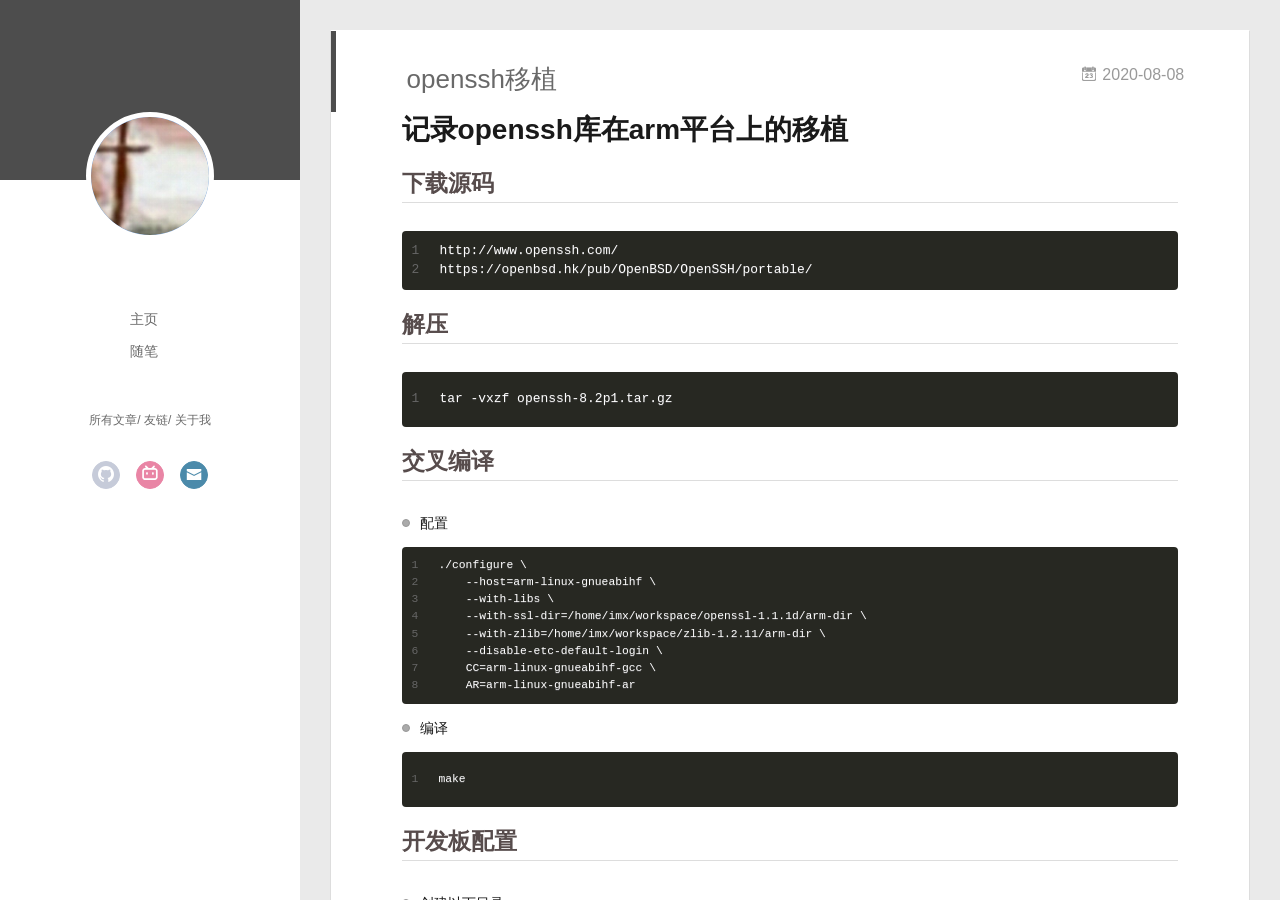
==== commit a23298bc: "Site updated: 2020-08-09 00:40:28" ====
--- a/index.html
+++ b/index.html
@@ -168,12 +168,12 @@
     
     <div class="article-entry" itemprop="articleBody">
       
-        <h1 id="记录openssh库在imx6ull平台上的移植"><a href="#记录openssh库在imx6ull平台上的移植" class="headerlink" title="记录openssh库在imx6ull平台上的移植"></a>记录openssh库在imx6ull平台上的移植</h1><h2 id="下载源码"><a href="#下载源码" class="headerlink" title="下载源码"></a>下载源码</h2><figure class="highlight plain"><table><tr><td class="gutter"><pre><span class="line">1</span><br><span class="line">2</span><br></pre></td><td class="code"><pre><span class="line">http:&#x2F;&#x2F;www.openssh.com&#x2F;  </span><br><span class="line">https:&#x2F;&#x2F;openbsd.hk&#x2F;pub&#x2F;OpenBSD&#x2F;OpenSSH&#x2F;portable&#x2F;</span><br></pre></td></tr></table></figure>
+        <h1 id="记录openssh库在arm平台上的移植"><a href="#记录openssh库在arm平台上的移植" class="headerlink" title="记录openssh库在arm平台上的移植"></a>记录openssh库在arm平台上的移植</h1><h2 id="下载源码"><a href="#下载源码" class="headerlink" title="下载源码"></a>下载源码</h2><figure class="highlight plain"><table><tr><td class="gutter"><pre><span class="line">1</span><br><span class="line">2</span><br></pre></td><td class="code"><pre><span class="line">http:&#x2F;&#x2F;www.openssh.com&#x2F;  </span><br><span class="line">https:&#x2F;&#x2F;openbsd.hk&#x2F;pub&#x2F;OpenBSD&#x2F;OpenSSH&#x2F;portable&#x2F;</span><br></pre></td></tr></table></figure>
 
 <h2 id="解压"><a href="#解压" class="headerlink" title="解压"></a>解压</h2><figure class="highlight plain"><table><tr><td class="gutter"><pre><span class="line">1</span><br></pre></td><td class="code"><pre><span class="line">tar -vxzf openssh-8.2p1.tar.gz</span><br></pre></td></tr></table></figure>
 
 <h2 id="交叉编译"><a href="#交叉编译" class="headerlink" title="交叉编译"></a>交叉编译</h2><ul>
-<li>配置<figure class="highlight plain"><table><tr><td class="gutter"><pre><span class="line">1</span><br><span class="line">2</span><br><span class="line">3</span><br><span class="line">4</span><br><span class="line">5</span><br><span class="line">6</span><br><span class="line">7</span><br><span class="line">8</span><br></pre></td><td class="code"><pre><span class="line">.&#x2F;configure \</span><br><span class="line">    --host&#x3D;arm-linux-gnueabihf \</span><br><span class="line">    --with-libs \</span><br><span class="line">    --with-ssl-dir&#x3D;&#x2F;home&#x2F;imx&#x2F;workspace&#x2F;openssl-1.1.1d&#x2F;arm-dir \</span><br><span class="line">    --with-zlib&#x3D;&#x2F;home&#x2F;imx&#x2F;workspace&#x2F;zlib-1.2.11&#x2F;arm-dir \</span><br><span class="line">    --disable-etc-default-login \</span><br><span class="line">    CC&#x3D;arm-linux-gnueabihf-gcc \</span><br><span class="line">    AR&#x3D;arm-linux-gnueabihf-ar</span><br></pre></td></tr></table></figure></li>
+<li>配置  <figure class="highlight plain"><table><tr><td class="gutter"><pre><span class="line">1</span><br><span class="line">2</span><br><span class="line">3</span><br><span class="line">4</span><br><span class="line">5</span><br><span class="line">6</span><br><span class="line">7</span><br><span class="line">8</span><br></pre></td><td class="code"><pre><span class="line">.&#x2F;configure \</span><br><span class="line">    --host&#x3D;arm-linux-gnueabihf \</span><br><span class="line">    --with-libs \</span><br><span class="line">    --with-ssl-dir&#x3D;&#x2F;home&#x2F;imx&#x2F;workspace&#x2F;openssl-1.1.1d&#x2F;arm-dir \</span><br><span class="line">    --with-zlib&#x3D;&#x2F;home&#x2F;imx&#x2F;workspace&#x2F;zlib-1.2.11&#x2F;arm-dir \</span><br><span class="line">    --disable-etc-default-login \</span><br><span class="line">    CC&#x3D;arm-linux-gnueabihf-gcc \</span><br><span class="line">    AR&#x3D;arm-linux-gnueabihf-ar</span><br></pre></td></tr></table></figure></li>
 <li>编译<figure class="highlight plain"><table><tr><td class="gutter"><pre><span class="line">1</span><br></pre></td><td class="code"><pre><span class="line">make</span><br></pre></td></tr></table></figure>
 
 </li>
@@ -222,15 +222,15 @@
 </tr>
 </thead>
 <tbody><tr>
-<td>–host</td>
+<td>--host</td>
 <td>目标平台</td>
 </tr>
 <tr>
-<td>–with-ssl-dir</td>
+<td>--with-ssl-dir</td>
 <td>openssl库安装路径</td>
 </tr>
 <tr>
-<td>–with-zlib</td>
+<td>--with-zlib</td>
 <td>zlib库安装路径</td>
 </tr>
 <tr>
@@ -319,16 +319,16 @@
     
     <div class="article-entry" itemprop="articleBody">
       
-        <h1 id="记录zlib库在imx6ull平台上的移植"><a href="#记录zlib库在imx6ull平台上的移植" class="headerlink" title="记录zlib库在imx6ull平台上的移植"></a>记录zlib库在imx6ull平台上的移植</h1><h2 id="下载源码"><a href="#下载源码" class="headerlink" title="下载源码"></a>下载源码</h2><figure class="highlight plain"><table><tr><td class="gutter"><pre><span class="line">1</span><br></pre></td><td class="code"><pre><span class="line">http:&#x2F;&#x2F;www.zlib.net&#x2F;</span><br></pre></td></tr></table></figure>
+        <h1 id="记录zlib库在arm平台上的移植"><a href="#记录zlib库在arm平台上的移植" class="headerlink" title="记录zlib库在arm平台上的移植"></a>记录zlib库在arm平台上的移植</h1><h2 id="下载源码"><a href="#下载源码" class="headerlink" title="下载源码"></a>下载源码</h2><figure class="highlight plain"><table><tr><td class="gutter"><pre><span class="line">1</span><br></pre></td><td class="code"><pre><span class="line">http:&#x2F;&#x2F;www.zlib.net&#x2F;</span><br></pre></td></tr></table></figure>
 
 <h2 id="解压"><a href="#解压" class="headerlink" title="解压"></a>解压</h2><figure class="highlight plain"><table><tr><td class="gutter"><pre><span class="line">1</span><br></pre></td><td class="code"><pre><span class="line">tar zxvf zlib-1.2.11.tar.gz</span><br></pre></td></tr></table></figure>
 
 <h2 id="交叉编译"><a href="#交叉编译" class="headerlink" title="交叉编译"></a>交叉编译</h2><ul>
-<li><p>配置</p>
-<ol>
-<li>配置路径 <figure class="highlight plain"><table><tr><td class="gutter"><pre><span class="line">1</span><br><span class="line">2</span><br></pre></td><td class="code"><pre><span class="line">.&#x2F;configure \</span><br><span class="line">    --prefix&#x3D;&#x2F;home&#x2F;imx&#x2F;workspace&#x2F;zlib-1.2.11&#x2F;arm-dir </span><br></pre></td></tr></table></figure></li>
-<li>修改Makefile<br>找到以下值并进行修改 <figure class="highlight plain"><table><tr><td class="gutter"><pre><span class="line">1</span><br><span class="line">2</span><br><span class="line">3</span><br><span class="line">4</span><br><span class="line">5</span><br></pre></td><td class="code"><pre><span class="line">CC&#x3D;arm-linux-gnueabihf-gcc</span><br><span class="line">LDSHARED&#x3D;arm-linux-gnueabihf-gcc -shared -Wl,-soname,libz.so.1,--version-script,zlib.map</span><br><span class="line">CPP&#x3D;arm-linux-gnueabihf-gcc -E</span><br><span class="line">AR&#x3D;arm-linux-gnueabihf-ar</span><br><span class="line">RANLIB&#x3D;arm-linux-gnueabihf-ranlib</span><br></pre></td></tr></table></figure></li>
-</ol>
+<li><p>配置  </p>
+<ul>
+<li>配置路径  <figure class="highlight plain"><table><tr><td class="gutter"><pre><span class="line">1</span><br><span class="line">2</span><br></pre></td><td class="code"><pre><span class="line">.&#x2F;configure \</span><br><span class="line">    --prefix&#x3D;&#x2F;home&#x2F;imx&#x2F;workspace&#x2F;zlib-1.2.11&#x2F;arm-dir </span><br></pre></td></tr></table></figure></li>
+<li>修改Makefile<br>找到以下值并进行修改  <figure class="highlight plain"><table><tr><td class="gutter"><pre><span class="line">1</span><br><span class="line">2</span><br><span class="line">3</span><br><span class="line">4</span><br><span class="line">5</span><br></pre></td><td class="code"><pre><span class="line">CC&#x3D;arm-linux-gnueabihf-gcc</span><br><span class="line">LDSHARED&#x3D;arm-linux-gnueabihf-gcc -shared -Wl,-soname,libz.so.1,--version-script,zlib.map</span><br><span class="line">CPP&#x3D;arm-linux-gnueabihf-gcc -E</span><br><span class="line">AR&#x3D;arm-linux-gnueabihf-ar</span><br><span class="line">RANLIB&#x3D;arm-linux-gnueabihf-ranlib</span><br></pre></td></tr></table></figure></li>
+</ul>
 </li>
 <li><p>编译</p>
 <figure class="highlight plain"><table><tr><td class="gutter"><pre><span class="line">1</span><br></pre></td><td class="code"><pre><span class="line">make</span><br></pre></td></tr></table></figure>
@@ -346,7 +346,7 @@
 </tr>
 </thead>
 <tbody><tr>
-<td>–prefix</td>
+<td>--prefix</td>
 <td>安装路径</td>
 </tr>
 </tbody></table>
@@ -429,13 +429,20 @@
     
     <div class="article-entry" itemprop="articleBody">
       
-        <h1 id="记录openssl库在imx6ull平台上的移植"><a href="#记录openssl库在imx6ull平台上的移植" class="headerlink" title="记录openssl库在imx6ull平台上的移植"></a>记录openssl库在imx6ull平台上的移植</h1><h2 id="下载源码"><a href="#下载源码" class="headerlink" title="下载源码"></a>下载源码</h2><figure class="highlight plain"><table><tr><td class="gutter"><pre><span class="line">1</span><br></pre></td><td class="code"><pre><span class="line">https:&#x2F;&#x2F;www.openssl.org&#x2F;source&#x2F;</span><br></pre></td></tr></table></figure>
+        <h1 id="记录openssl库在arm平台上的移植"><a href="#记录openssl库在arm平台上的移植" class="headerlink" title="记录openssl库在arm平台上的移植"></a>记录openssl库在arm平台上的移植</h1><h2 id="下载源码"><a href="#下载源码" class="headerlink" title="下载源码"></a>下载源码</h2><figure class="highlight plain"><table><tr><td class="gutter"><pre><span class="line">1</span><br></pre></td><td class="code"><pre><span class="line">https:&#x2F;&#x2F;www.openssl.org&#x2F;source&#x2F;</span><br></pre></td></tr></table></figure>
 
 <h2 id="解压"><a href="#解压" class="headerlink" title="解压"></a>解压</h2><figure class="highlight plain"><table><tr><td class="gutter"><pre><span class="line">1</span><br></pre></td><td class="code"><pre><span class="line">tar -zxvf openssl-1.1.1d.tar.gz</span><br></pre></td></tr></table></figure>
 
 <h2 id="交叉编译"><a href="#交叉编译" class="headerlink" title="交叉编译"></a>交叉编译</h2><ul>
 <li><p>配置</p>
-<figure class="highlight plain"><table><tr><td class="gutter"><pre><span class="line">1</span><br><span class="line">2</span><br><span class="line">3</span><br><span class="line">4</span><br><span class="line">5</span><br><span class="line">6</span><br></pre></td><td class="code"><pre><span class="line">.&#x2F;Configure \</span><br><span class="line">    linux-armv4 \</span><br><span class="line">    shared \</span><br><span class="line">    no-asm \</span><br><span class="line">    --prefix&#x3D;&#x2F;home&#x2F;imx&#x2F;workspace&#x2F;openssl-1.1.1d&#x2F;arm-dir \</span><br><span class="line">    CROSS_COMPILE&#x3D;arm-linux-gnueabihf-</span><br></pre></td></tr></table></figure></li>
+<ul>
+<li><p><kbd>imx6ull</kbd></p>
+<figure class="highlight plain"><table><tr><td class="gutter"><pre><span class="line">1</span><br><span class="line">2</span><br><span class="line">3</span><br><span class="line">4</span><br><span class="line">5</span><br><span class="line">6</span><br></pre></td><td class="code"><pre><span class="line">.&#x2F;Configure \</span><br><span class="line">    linux-armv4 \</span><br><span class="line">    shared \</span><br><span class="line">    no-asm \</span><br><span class="line">    --prefix&#x3D;&#x2F;home&#x2F;imx&#x2F;workspace&#x2F;openssl-1.1.1d&#x2F;arm-dir \</span><br><span class="line">    CROSS_COMPILE&#x3D;arm-linux-gnueabihf-</span><br></pre></td></tr></table></figure>
+</li>
+<li><p><kbd>hi3516ev200</kbd></p>
+<figure class="highlight plain"><table><tr><td class="gutter"><pre><span class="line">1</span><br><span class="line">2</span><br><span class="line">3</span><br><span class="line">4</span><br><span class="line">5</span><br><span class="line">6</span><br><span class="line">7</span><br></pre></td><td class="code"><pre><span class="line">.&#x2F;Configure \</span><br><span class="line">    linux-armv4 \</span><br><span class="line">    shared \</span><br><span class="line">    no-asm \</span><br><span class="line">    no-async \</span><br><span class="line">    --prefix&#x3D;&#x2F;home&#x2F;dopi&#x2F;library&#x2F;openssl-1.1.1d&#x2F;arm-openssl \</span><br><span class="line">    CROSS_COMPILE&#x3D;arm-himix100-linux- \</span><br></pre></td></tr></table></figure></li>
+</ul>
+</li>
 <li><p>编译</p>
 <figure class="highlight plain"><table><tr><td class="gutter"><pre><span class="line">1</span><br></pre></td><td class="code"><pre><span class="line">make</span><br></pre></td></tr></table></figure>
 </li>
@@ -460,7 +467,7 @@
 <td>编译动态库</td>
 </tr>
 <tr>
-<td>–prefix</td>
+<td>--prefix</td>
 <td>安装路径</td>
 </tr>
 <tr>
@@ -469,7 +476,7 @@
 </tr>
 </tbody></table>
 <h2 id="依赖库"><a href="#依赖库" class="headerlink" title="依赖库"></a>依赖库</h2><p>无</p>
-<h2 id="测试平台"><a href="#测试平台" class="headerlink" title="测试平台"></a>测试平台</h2><p>imx6ull</p>
+<h2 id="测试平台"><a href="#测试平台" class="headerlink" title="测试平台"></a>测试平台</h2><p>imx6ull<br>hi3516ev200</p>
 <hr>
 <p>参考:【正点原子】I.MX6U嵌入式Linux驱动开发指南V1.4.pdf</p>
 
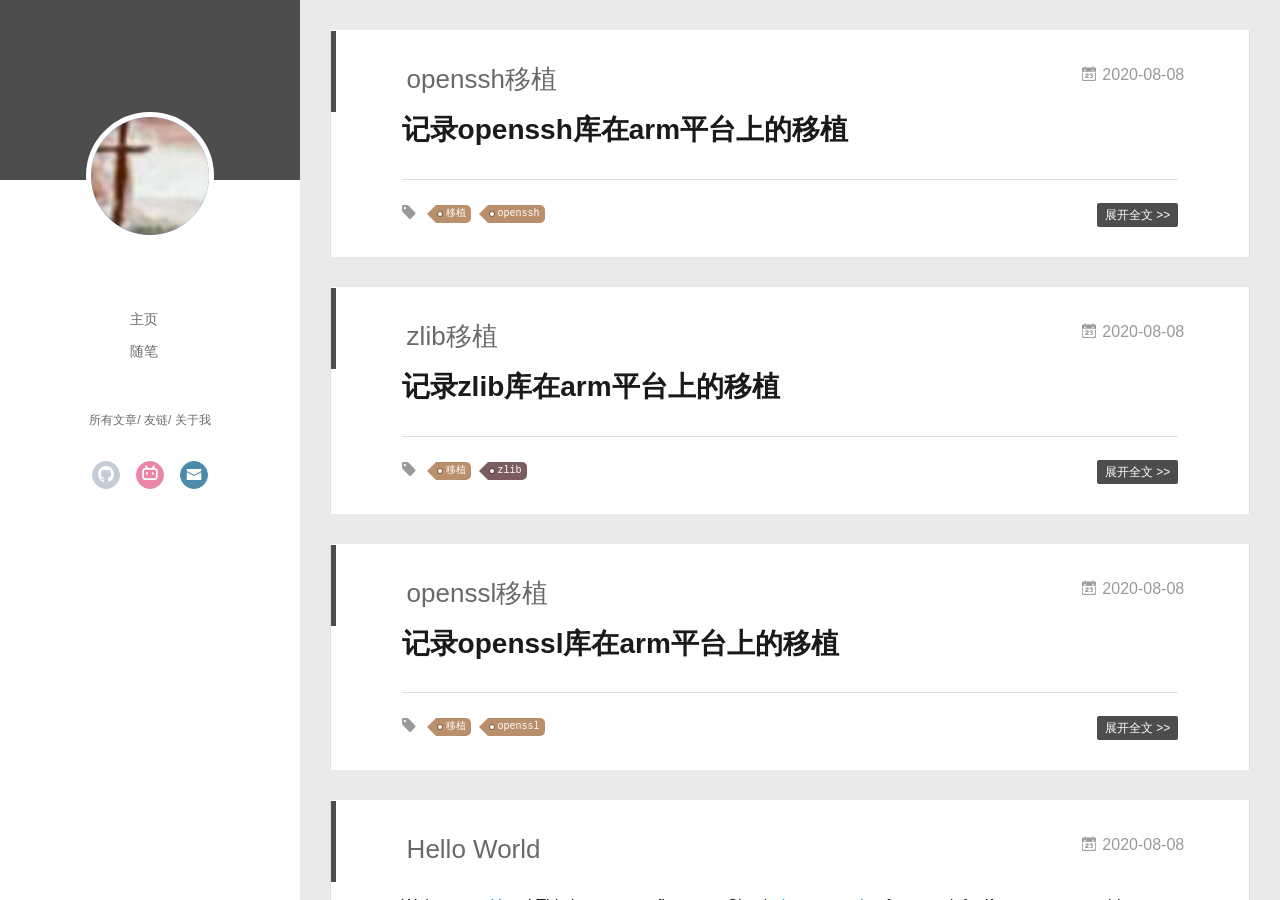
==== commit 023781d5: "Site updated: 2020-08-09 12:49:59" ====
--- a/index.html
+++ b/index.html
@@ -3,20 +3,32 @@
 <head>
   <meta charset="utf-8">
   
+<script>
+var _hmt = _hmt || [];
+(function() {
+  var hm = document.createElement("script");
+  hm.src = "https://hm.baidu.com/hm.js?85e80de7c28f6a222207e1ec0d5699f9";
+  var s = document.getElementsByTagName("script")[0]; 
+  s.parentNode.insertBefore(hm, s);
+})();
+</script>
+
+
+  
   <meta name="renderer" content="webkit">
   <meta http-equiv="X-UA-Compatible" content="IE=edge" >
-  <link rel="dns-prefetch" href="http://yoursite.com">
-  <title>Hexo</title>
+  <link rel="dns-prefetch" href="https://blog.yhuan.top">
+  <title>yHuan Personal Blog</title>
   <meta name="viewport" content="width=device-width, initial-scale=1, maximum-scale=1">
   <meta property="og:type" content="website">
-<meta property="og:title" content="Hexo">
-<meta property="og:url" content="http://yoursite.com/index.html">
-<meta property="og:site_name" content="Hexo">
+<meta property="og:title" content="yHuan Personal Blog">
+<meta property="og:url" content="https://blog.yhuan.top/index.html">
+<meta property="og:site_name" content="yHuan Personal Blog">
 <meta property="og:locale" content="zh_CN">
 <meta property="article:author" content="yhuan416">
 <meta name="twitter:card" content="summary">
   
-    <link rel="alternative" href="/atom.xml" title="Hexo" type="application/atom+xml">
+    <link rel="alternative" href="/atom.xml" title="yHuan Personal Blog" type="application/atom+xml">
   
   
     <link rel="icon" href="/favicon.png">
@@ -31,6 +43,16 @@
   
 
   
+<script>
+var _hmt = _hmt || [];
+(function() {
+  var hm = document.createElement("script");
+  hm.src = "https://hm.baidu.com/hm.js?85e80de7c28f6a222207e1ec0d5699f9";
+  var s = document.getElementsByTagName("script")[0]; 
+  s.parentNode.insertBefore(hm, s);
+})();
+</script>
+
 
 <meta name="generator" content="Hexo 5.0.0"></head>
 
@@ -168,81 +190,8 @@
     
     <div class="article-entry" itemprop="articleBody">
       
-        <h1 id="记录openssh库在arm平台上的移植"><a href="#记录openssh库在arm平台上的移植" class="headerlink" title="记录openssh库在arm平台上的移植"></a>记录openssh库在arm平台上的移植</h1><h2 id="下载源码"><a href="#下载源码" class="headerlink" title="下载源码"></a>下载源码</h2><figure class="highlight plain"><table><tr><td class="gutter"><pre><span class="line">1</span><br><span class="line">2</span><br></pre></td><td class="code"><pre><span class="line">http:&#x2F;&#x2F;www.openssh.com&#x2F;  </span><br><span class="line">https:&#x2F;&#x2F;openbsd.hk&#x2F;pub&#x2F;OpenBSD&#x2F;OpenSSH&#x2F;portable&#x2F;</span><br></pre></td></tr></table></figure>
-
-<h2 id="解压"><a href="#解压" class="headerlink" title="解压"></a>解压</h2><figure class="highlight plain"><table><tr><td class="gutter"><pre><span class="line">1</span><br></pre></td><td class="code"><pre><span class="line">tar -vxzf openssh-8.2p1.tar.gz</span><br></pre></td></tr></table></figure>
-
-<h2 id="交叉编译"><a href="#交叉编译" class="headerlink" title="交叉编译"></a>交叉编译</h2><ul>
-<li>配置  <figure class="highlight plain"><table><tr><td class="gutter"><pre><span class="line">1</span><br><span class="line">2</span><br><span class="line">3</span><br><span class="line">4</span><br><span class="line">5</span><br><span class="line">6</span><br><span class="line">7</span><br><span class="line">8</span><br></pre></td><td class="code"><pre><span class="line">.&#x2F;configure \</span><br><span class="line">    --host&#x3D;arm-linux-gnueabihf \</span><br><span class="line">    --with-libs \</span><br><span class="line">    --with-ssl-dir&#x3D;&#x2F;home&#x2F;imx&#x2F;workspace&#x2F;openssl-1.1.1d&#x2F;arm-dir \</span><br><span class="line">    --with-zlib&#x3D;&#x2F;home&#x2F;imx&#x2F;workspace&#x2F;zlib-1.2.11&#x2F;arm-dir \</span><br><span class="line">    --disable-etc-default-login \</span><br><span class="line">    CC&#x3D;arm-linux-gnueabihf-gcc \</span><br><span class="line">    AR&#x3D;arm-linux-gnueabihf-ar</span><br></pre></td></tr></table></figure></li>
-<li>编译<figure class="highlight plain"><table><tr><td class="gutter"><pre><span class="line">1</span><br></pre></td><td class="code"><pre><span class="line">make</span><br></pre></td></tr></table></figure>
-
-</li>
-</ul>
-<h2 id="开发板配置"><a href="#开发板配置" class="headerlink" title="开发板配置"></a>开发板配置</h2><ul>
-<li>创建以下目录</li>
-</ul>
-<figure class="highlight plain"><table><tr><td class="gutter"><pre><span class="line">1</span><br><span class="line">2</span><br><span class="line">3</span><br><span class="line">4</span><br><span class="line">5</span><br><span class="line">6</span><br></pre></td><td class="code"><pre><span class="line">mkdir &#x2F;usr&#x2F;local&#x2F;bin -p </span><br><span class="line">mkdir &#x2F;usr&#x2F;local&#x2F;sbin -p </span><br><span class="line">mkdir &#x2F;usr&#x2F;local&#x2F;libexec&#x2F; -p </span><br><span class="line">mkdir &#x2F;usr&#x2F;local&#x2F;etc -p</span><br><span class="line">mkdir &#x2F;var&#x2F;run -p </span><br><span class="line">mkdir &#x2F;var&#x2F;empty&#x2F; -p</span><br></pre></td></tr></table></figure>
-
-<ul>
-<li><p>拷贝文件到目标文件夹</p>
-<ul>
-<li>/usr/local/bin : scp sftp ssh ssh-add ssh-agent ssh-keygen ssh-keyscan  </li>
-<li>/usr/local/sbin : sshd  </li>
-<li>/usr/local/etc : moduli ssh_config sshd_config  </li>
-<li>/usr/local/libexec : sftp-server ssh-keysign</li>
-</ul>
-</li>
-<li><p>创建软连接</p>
-</li>
-</ul>
-<figure class="highlight plain"><table><tr><td class="gutter"><pre><span class="line">1</span><br><span class="line">2</span><br><span class="line">3</span><br><span class="line">4</span><br><span class="line">5</span><br><span class="line">6</span><br><span class="line">7</span><br><span class="line">8</span><br><span class="line">9</span><br><span class="line">10</span><br><span class="line">11</span><br></pre></td><td class="code"><pre><span class="line">cd &#x2F;bin&#x2F;</span><br><span class="line">ln -s &#x2F;usr&#x2F;local&#x2F;bin&#x2F;scp</span><br><span class="line">ln -s &#x2F;usr&#x2F;local&#x2F;bin&#x2F;sftp</span><br><span class="line">ln -s &#x2F;usr&#x2F;local&#x2F;bin&#x2F;ssh</span><br><span class="line">ln -s &#x2F;usr&#x2F;local&#x2F;bin&#x2F;ssh-add</span><br><span class="line">ln -s &#x2F;usr&#x2F;local&#x2F;bin&#x2F;ssh-agent</span><br><span class="line">ln -s &#x2F;usr&#x2F;local&#x2F;bin&#x2F;ssh-keygen</span><br><span class="line">ln -s &#x2F;usr&#x2F;local&#x2F;bin&#x2F;ssh-keyscan</span><br><span class="line"></span><br><span class="line">cd &#x2F;sbin&#x2F;</span><br><span class="line">ln -s &#x2F;usr&#x2F;local&#x2F;sbin&#x2F;sshd</span><br></pre></td></tr></table></figure>
-
-<p>软连接创建完成以后就可以直接调用上面 ssh 相关命令了。<br>打开/usr/local/etc/sshd_config 文件，找到“#PermitRootLogin”所在行，将其改为“PermitRootLogin yes”</p>
-<ul>
-<li><p>openssh设置</p>
-<ul>
-<li><p>添加用户</p>
-<figure class="highlight plain"><table><tr><td class="gutter"><pre><span class="line">1</span><br></pre></td><td class="code"><pre><span class="line">adduser sshd</span><br></pre></td></tr></table></figure>
-</li>
-<li><p>在开发板上生成秘钥文件</p>
-<figure class="highlight plain"><table><tr><td class="gutter"><pre><span class="line">1</span><br><span class="line">2</span><br><span class="line">3</span><br><span class="line">4</span><br><span class="line">5</span><br></pre></td><td class="code"><pre><span class="line">cd &#x2F;usr&#x2F;local&#x2F;etc</span><br><span class="line">ssh-keygen -t rsa -f ssh_host_rsa_key -N &quot;&quot;</span><br><span class="line">ssh-keygen -t dsa -f ssh_host_dsa_key -N &quot;&quot;</span><br><span class="line">ssh-keygen -t ecdsa -f ssh_host_ecdsa_key -N &quot;&quot;</span><br><span class="line">ssh-keygen -t ed25519 -f ssh_host_ed25519_key -N &quot;&quot;</span><br></pre></td></tr></table></figure>
-</li>
-<li><p>启动openssh</p>
-<figure class="highlight plain"><table><tr><td class="gutter"><pre><span class="line">1</span><br></pre></td><td class="code"><pre><span class="line">&#x2F;sbin&#x2F;sshd &amp;</span><br></pre></td></tr></table></figure>
-
-</li>
-</ul>
-</li>
-</ul>
-<h2 id="参数含义"><a href="#参数含义" class="headerlink" title="参数含义"></a>参数含义</h2><table>
-<thead>
-<tr>
-<th>参数</th>
-<th>含义</th>
-</tr>
-</thead>
-<tbody><tr>
-<td>--host</td>
-<td>目标平台</td>
-</tr>
-<tr>
-<td>--with-ssl-dir</td>
-<td>openssl库安装路径</td>
-</tr>
-<tr>
-<td>--with-zlib</td>
-<td>zlib库安装路径</td>
-</tr>
-<tr>
-<td>CC/AR</td>
-<td>指定交叉编译器</td>
-</tr>
-</tbody></table>
-<h2 id="依赖库"><a href="#依赖库" class="headerlink" title="依赖库"></a>依赖库</h2><p><a target="_blank" rel="noopener" href="http://blog.yhuan.top/2020/08/08/openssl%E7%A7%BB%E6%A4%8D/">openssl</a><br><a target="_blank" rel="noopener" href="http://blog.yhuan.top/2020/08/08/zlib%E7%A7%BB%E6%A4%8D/">zlib</a></p>
-<h2 id="测试平台"><a href="#测试平台" class="headerlink" title="测试平台"></a>测试平台</h2><p>imx6ull</p>
-<hr>
-<p>参考:【正点原子】I.MX6U嵌入式Linux驱动开发指南V1.4.pdf</p>
-
+        <h1 id="记录openssh库在arm平台上的移植"><a href="#记录openssh库在arm平台上的移植" class="headerlink" title="记录openssh库在arm平台上的移植"></a>记录openssh库在arm平台上的移植</h1>
+        
       
 
       
@@ -266,6 +215,7 @@
 	</div>
 
       
+      
 
       
         <p class="article-more-link">
@@ -319,40 +269,8 @@
     
     <div class="article-entry" itemprop="articleBody">
       
-        <h1 id="记录zlib库在arm平台上的移植"><a href="#记录zlib库在arm平台上的移植" class="headerlink" title="记录zlib库在arm平台上的移植"></a>记录zlib库在arm平台上的移植</h1><h2 id="下载源码"><a href="#下载源码" class="headerlink" title="下载源码"></a>下载源码</h2><figure class="highlight plain"><table><tr><td class="gutter"><pre><span class="line">1</span><br></pre></td><td class="code"><pre><span class="line">http:&#x2F;&#x2F;www.zlib.net&#x2F;</span><br></pre></td></tr></table></figure>
-
-<h2 id="解压"><a href="#解压" class="headerlink" title="解压"></a>解压</h2><figure class="highlight plain"><table><tr><td class="gutter"><pre><span class="line">1</span><br></pre></td><td class="code"><pre><span class="line">tar zxvf zlib-1.2.11.tar.gz</span><br></pre></td></tr></table></figure>
-
-<h2 id="交叉编译"><a href="#交叉编译" class="headerlink" title="交叉编译"></a>交叉编译</h2><ul>
-<li><p>配置  </p>
-<ul>
-<li>配置路径  <figure class="highlight plain"><table><tr><td class="gutter"><pre><span class="line">1</span><br><span class="line">2</span><br></pre></td><td class="code"><pre><span class="line">.&#x2F;configure \</span><br><span class="line">    --prefix&#x3D;&#x2F;home&#x2F;imx&#x2F;workspace&#x2F;zlib-1.2.11&#x2F;arm-dir </span><br></pre></td></tr></table></figure></li>
-<li>修改Makefile<br>找到以下值并进行修改  <figure class="highlight plain"><table><tr><td class="gutter"><pre><span class="line">1</span><br><span class="line">2</span><br><span class="line">3</span><br><span class="line">4</span><br><span class="line">5</span><br></pre></td><td class="code"><pre><span class="line">CC&#x3D;arm-linux-gnueabihf-gcc</span><br><span class="line">LDSHARED&#x3D;arm-linux-gnueabihf-gcc -shared -Wl,-soname,libz.so.1,--version-script,zlib.map</span><br><span class="line">CPP&#x3D;arm-linux-gnueabihf-gcc -E</span><br><span class="line">AR&#x3D;arm-linux-gnueabihf-ar</span><br><span class="line">RANLIB&#x3D;arm-linux-gnueabihf-ranlib</span><br></pre></td></tr></table></figure></li>
-</ul>
-</li>
-<li><p>编译</p>
-<figure class="highlight plain"><table><tr><td class="gutter"><pre><span class="line">1</span><br></pre></td><td class="code"><pre><span class="line">make</span><br></pre></td></tr></table></figure>
-</li>
-<li><p>安装</p>
-<figure class="highlight plain"><table><tr><td class="gutter"><pre><span class="line">1</span><br></pre></td><td class="code"><pre><span class="line">make install</span><br></pre></td></tr></table></figure>
-
-</li>
-</ul>
-<h2 id="参数含义"><a href="#参数含义" class="headerlink" title="参数含义"></a>参数含义</h2><table>
-<thead>
-<tr>
-<th>参数</th>
-<th>含义</th>
-</tr>
-</thead>
-<tbody><tr>
-<td>--prefix</td>
-<td>安装路径</td>
-</tr>
-</tbody></table>
-<h2 id="依赖库"><a href="#依赖库" class="headerlink" title="依赖库"></a>依赖库</h2><p>无</p>
-<h2 id="测试平台"><a href="#测试平台" class="headerlink" title="测试平台"></a>测试平台</h2><p>imx6ull</p>
-
+        <h1 id="记录zlib库在arm平台上的移植"><a href="#记录zlib库在arm平台上的移植" class="headerlink" title="记录zlib库在arm平台上的移植"></a>记录zlib库在arm平台上的移植</h1>
+        
       
 
       
@@ -376,6 +294,7 @@
 	</div>
 
       
+      
 
       
         <p class="article-more-link">
@@ -429,57 +348,8 @@
     
     <div class="article-entry" itemprop="articleBody">
       
-        <h1 id="记录openssl库在arm平台上的移植"><a href="#记录openssl库在arm平台上的移植" class="headerlink" title="记录openssl库在arm平台上的移植"></a>记录openssl库在arm平台上的移植</h1><h2 id="下载源码"><a href="#下载源码" class="headerlink" title="下载源码"></a>下载源码</h2><figure class="highlight plain"><table><tr><td class="gutter"><pre><span class="line">1</span><br></pre></td><td class="code"><pre><span class="line">https:&#x2F;&#x2F;www.openssl.org&#x2F;source&#x2F;</span><br></pre></td></tr></table></figure>
-
-<h2 id="解压"><a href="#解压" class="headerlink" title="解压"></a>解压</h2><figure class="highlight plain"><table><tr><td class="gutter"><pre><span class="line">1</span><br></pre></td><td class="code"><pre><span class="line">tar -zxvf openssl-1.1.1d.tar.gz</span><br></pre></td></tr></table></figure>
-
-<h2 id="交叉编译"><a href="#交叉编译" class="headerlink" title="交叉编译"></a>交叉编译</h2><ul>
-<li><p>配置</p>
-<ul>
-<li><p><kbd>imx6ull</kbd></p>
-<figure class="highlight plain"><table><tr><td class="gutter"><pre><span class="line">1</span><br><span class="line">2</span><br><span class="line">3</span><br><span class="line">4</span><br><span class="line">5</span><br><span class="line">6</span><br></pre></td><td class="code"><pre><span class="line">.&#x2F;Configure \</span><br><span class="line">    linux-armv4 \</span><br><span class="line">    shared \</span><br><span class="line">    no-asm \</span><br><span class="line">    --prefix&#x3D;&#x2F;home&#x2F;imx&#x2F;workspace&#x2F;openssl-1.1.1d&#x2F;arm-dir \</span><br><span class="line">    CROSS_COMPILE&#x3D;arm-linux-gnueabihf-</span><br></pre></td></tr></table></figure>
-</li>
-<li><p><kbd>hi3516ev200</kbd></p>
-<figure class="highlight plain"><table><tr><td class="gutter"><pre><span class="line">1</span><br><span class="line">2</span><br><span class="line">3</span><br><span class="line">4</span><br><span class="line">5</span><br><span class="line">6</span><br><span class="line">7</span><br></pre></td><td class="code"><pre><span class="line">.&#x2F;Configure \</span><br><span class="line">    linux-armv4 \</span><br><span class="line">    shared \</span><br><span class="line">    no-asm \</span><br><span class="line">    no-async \</span><br><span class="line">    --prefix&#x3D;&#x2F;home&#x2F;dopi&#x2F;library&#x2F;openssl-1.1.1d&#x2F;arm-openssl \</span><br><span class="line">    CROSS_COMPILE&#x3D;arm-himix100-linux- \</span><br></pre></td></tr></table></figure></li>
-</ul>
-</li>
-<li><p>编译</p>
-<figure class="highlight plain"><table><tr><td class="gutter"><pre><span class="line">1</span><br></pre></td><td class="code"><pre><span class="line">make</span><br></pre></td></tr></table></figure>
-</li>
-<li><p>安装</p>
-<figure class="highlight plain"><table><tr><td class="gutter"><pre><span class="line">1</span><br></pre></td><td class="code"><pre><span class="line">make install</span><br></pre></td></tr></table></figure>
-
-</li>
-</ul>
-<h2 id="参数含义"><a href="#参数含义" class="headerlink" title="参数含义"></a>参数含义</h2><table>
-<thead>
-<tr>
-<th>参数</th>
-<th>含义</th>
-</tr>
-</thead>
-<tbody><tr>
-<td>linux-armv4</td>
-<td>32位ARM</td>
-</tr>
-<tr>
-<td>shared</td>
-<td>编译动态库</td>
-</tr>
-<tr>
-<td>--prefix</td>
-<td>安装路径</td>
-</tr>
-<tr>
-<td>CROSS_COMPILE</td>
-<td>指定交叉编译器</td>
-</tr>
-</tbody></table>
-<h2 id="依赖库"><a href="#依赖库" class="headerlink" title="依赖库"></a>依赖库</h2><p>无</p>
-<h2 id="测试平台"><a href="#测试平台" class="headerlink" title="测试平台"></a>测试平台</h2><p>imx6ull<br>hi3516ev200</p>
-<hr>
-<p>参考:【正点原子】I.MX6U嵌入式Linux驱动开发指南V1.4.pdf</p>
-
+        <h1 id="记录openssl库在arm平台上的移植"><a href="#记录openssl库在arm平台上的移植" class="headerlink" title="记录openssl库在arm平台上的移植"></a>记录openssl库在arm平台上的移植</h1>
+        
       
 
       
@@ -503,6 +373,7 @@
 	</div>
 
       
+      
 
       
         <p class="article-more-link">
@@ -575,6 +446,7 @@
       
     </div>
     <div class="article-info article-info-index">
+      
       
       
       
@@ -625,7 +497,11 @@
     	</div>
       	<div class="footer-right">
       		<a href="http://hexo.io/" target="_blank">Hexo</a>  Theme <a href="https://github.com/litten/hexo-theme-yilia" target="_blank">Yilia</a> by Litten
-      	</div>
+			<!-- # PV方式，单个用户连续点击 n 篇，记录 n 次记录值 -->
+			<span id="busuanzi_container_site_pv"> 总访问量: <span id="busuanzi_value_site_pv"></span> /</span>
+			<!-- # UV方式，单个用户连续点击 n 篇，记录 1 次记录值 -->
+			<span id="busuanzi_container_site_uv">  访客数:<span id="busuanzi_value_site_uv"></span></span>
+		</div>
     </div>
   </div>
 </footer>
@@ -645,6 +521,9 @@
 		showTags: false
 	}
 </script>
+
+<script async src="//busuanzi.ibruce.info/busuanzi/2.3/busuanzi.pure.mini.js"></script>
+
 
 <script>!function(t){function n(e){if(r[e])return r[e].exports;var i=r[e]={exports:{},id:e,loaded:!1};return t[e].call(i.exports,i,i.exports,n),i.loaded=!0,i.exports}var r={};n.m=t,n.c=r,n.p="./",n(0)}([function(t,n,r){r(195),t.exports=r(191)},function(t,n,r){var e=r(3),i=r(52),o=r(27),u=r(28),c=r(53),f="prototype",a=function(t,n,r){var s,l,h,v,p=t&a.F,d=t&a.G,y=t&a.S,g=t&a.P,b=t&a.B,m=d?e:y?e[n]||(e[n]={}):(e[n]||{})[f],x=d?i:i[n]||(i[n]={}),w=x[f]||(x[f]={});d&&(r=n);for(s in r)l=!p&&m&&void 0!==m[s],h=(l?m:r)[s],v=b&&l?c(h,e):g&&"function"==typeof h?c(Function.call,h):h,m&&u(m,s,h,t&a.U),x[s]!=h&&o(x,s,v),g&&w[s]!=h&&(w[s]=h)};e.core=i,a.F=1,a.G=2,a.S=4,a.P=8,a.B=16,a.W=32,a.U=64,a.R=128,t.exports=a},function(t,n,r){var e=r(6);t.exports=function(t){if(!e(t))throw TypeError(t+" is not an object!");return t}},function(t,n){var r=t.exports="undefined"!=typeof window&&window.Math==Math?window:"undefined"!=typeof self&&self.Math==Math?self:Function("return this")();"number"==typeof __g&&(__g=r)},function(t,n){t.exports=function(t){try{return!!t()}catch(t){return!0}}},function(t,n){var r=t.exports="undefined"!=typeof window&&window.Math==Math?window:"undefined"!=typeof self&&self.Math==Math?self:Function("return this")();"number"==typeof __g&&(__g=r)},function(t,n){t.exports=function(t){return"object"==typeof t?null!==t:"function"==typeof t}},function(t,n,r){var e=r(126)("wks"),i=r(76),o=r(3).Symbol,u="function"==typeof o;(t.exports=function(t){return e[t]||(e[t]=u&&o[t]||(u?o:i)("Symbol."+t))}).store=e},function(t,n){var r={}.hasOwnProperty;t.exports=function(t,n){return r.call(t,n)}},function(t,n,r){var e=r(94),i=r(33);t.exports=function(t){return e(i(t))}},function(t,n,r){t.exports=!r(4)(function(){return 7!=Object.defineProperty({},"a",{get:function(){return 7}}).a})},function(t,n,r){var e=r(2),i=r(167),o=r(50),u=Object.defineProperty;n.f=r(10)?Object.defineProperty:function(t,n,r){if(e(t),n=o(n,!0),e(r),i)try{return u(t,n,r)}catch(t){}if("get"in r||"set"in r)throw TypeError("Accessors not supported!");return"value"in r&&(t[n]=r.value),t}},function(t,n,r){t.exports=!r(18)(function(){return 7!=Object.defineProperty({},"a",{get:function(){return 7}}).a})},function(t,n,r){var e=r(14),i=r(22);t.exports=r(12)?function(t,n,r){return e.f(t,n,i(1,r))}:function(t,n,r){return t[n]=r,t}},function(t,n,r){var e=r(20),i=r(58),o=r(42),u=Object.defineProperty;n.f=r(12)?Object.defineProperty:function(t,n,r){if(e(t),n=o(n,!0),e(r),i)try{return u(t,n,r)}catch(t){}if("get"in r||"set"in r)throw TypeError("Accessors not supported!");return"value"in r&&(t[n]=r.value),t}},function(t,n,r){var e=r(40)("wks"),i=r(23),o=r(5).Symbol,u="function"==typeof o;(t.exports=function(t){return e[t]||(e[t]=u&&o[t]||(u?o:i)("Symbol."+t))}).store=e},function(t,n,r){var e=r(67),i=Math.min;t.exports=function(t){return t>0?i(e(t),9007199254740991):0}},function(t,n,r){var e=r(46);t.exports=function(t){return Object(e(t))}},function(t,n){t.exports=function(t){try{return!!t()}catch(t){return!0}}},function(t,n,r){var e=r(63),i=r(34);t.exports=Object.keys||function(t){return e(t,i)}},function(t,n,r){var e=r(21);t.exports=function(t){if(!e(t))throw TypeError(t+" is not an object!");return t}},function(t,n){t.exports=function(t){return"object"==typeof t?null!==t:"function"==typeof t}},function(t,n){t.exports=function(t,n){return{enumerable:!(1&t),configurable:!(2&t),writable:!(4&t),value:n}}},function(t,n){var r=0,e=Math.random();t.exports=function(t){return"Symbol(".concat(void 0===t?"":t,")_",(++r+e).toString(36))}},function(t,n){var r={}.hasOwnProperty;t.exports=function(t,n){return r.call(t,n)}},function(t,n){var r=t.exports={version:"2.4.0"};"number"==typeof __e&&(__e=r)},function(t,n){t.exports=function(t){if("function"!=typeof t)throw TypeError(t+" is not a function!");return t}},function(t,n,r){var e=r(11),i=r(66);t.exports=r(10)?function(t,n,r){return e.f(t,n,i(1,r))}:function(t,n,r){return t[n]=r,t}},function(t,n,r){var e=r(3),i=r(27),o=r(24),u=r(76)("src"),c="toString",f=Function[c],a=(""+f).split(c);r(52).inspectSource=function(t){return f.call(t)},(t.exports=function(t,n,r,c){var f="function"==typeof r;f&&(o(r,"name")||i(r,"name",n)),t[n]!==r&&(f&&(o(r,u)||i(r,u,t[n]?""+t[n]:a.join(String(n)))),t===e?t[n]=r:c?t[n]?t[n]=r:i(t,n,r):(delete t[n],i(t,n,r)))})(Function.prototype,c,function(){return"function"==typeof this&&this[u]||f.call(this)})},function(t,n,r){var e=r(1),i=r(4),o=r(46),u=function(t,n,r,e){var i=String(o(t)),u="<"+n;return""!==r&&(u+=" "+r+'="'+String(e).replace(/"/g,"&quot;")+'"'),u+">"+i+"</"+n+">"};t.exports=function(t,n){var r={};r[t]=n(u),e(e.P+e.F*i(function(){var n=""[t]('"');return n!==n.toLowerCase()||n.split('"').length>3}),"String",r)}},function(t,n,r){var e=r(115),i=r(46);t.exports=function(t){return e(i(t))}},function(t,n,r){var e=r(116),i=r(66),o=r(30),u=r(50),c=r(24),f=r(167),a=Object.getOwnPropertyDescriptor;n.f=r(10)?a:function(t,n){if(t=o(t),n=u(n,!0),f)try{return a(t,n)}catch(t){}if(c(t,n))return i(!e.f.call(t,n),t[n])}},function(t,n,r){var e=r(24),i=r(17),o=r(145)("IE_PROTO"),u=Object.prototype;t.exports=Object.getPrototypeOf||function(t){return t=i(t),e(t,o)?t[o]:"function"==typeof t.constructor&&t instanceof t.constructor?t.constructor.prototype:t instanceof Object?u:null}},function(t,n){t.exports=function(t){if(void 0==t)throw TypeError("Can't call method on  "+t);return t}},function(t,n){t.exports="constructor,hasOwnProperty,isPrototypeOf,propertyIsEnumerable,toLocaleString,toString,valueOf".split(",")},function(t,n){t.exports={}},function(t,n){t.exports=!0},function(t,n){n.f={}.propertyIsEnumerable},function(t,n,r){var e=r(14).f,i=r(8),o=r(15)("toStringTag");t.exports=function(t,n,r){t&&!i(t=r?t:t.prototype,o)&&e(t,o,{configurable:!0,value:n})}},function(t,n,r){var e=r(40)("keys"),i=r(23);t.exports=function(t){return e[t]||(e[t]=i(t))}},function(t,n,r){var e=r(5),i="__core-js_shared__",o=e[i]||(e[i]={});t.exports=function(t){return o[t]||(o[t]={})}},function(t,n){var r=Math.ceil,e=Math.floor;t.exports=function(t){return isNaN(t=+t)?0:(t>0?e:r)(t)}},function(t,n,r){var e=r(21);t.exports=function(t,n){if(!e(t))return t;var r,i;if(n&&"function"==typeof(r=t.toString)&&!e(i=r.call(t)))return i;if("function"==typeof(r=t.valueOf)&&!e(i=r.call(t)))return i;if(!n&&"function"==typeof(r=t.toString)&&!e(i=r.call(t)))return i;throw TypeError("Can't convert object to primitive value")}},function(t,n,r){var e=r(5),i=r(25),o=r(36),u=r(44),c=r(14).f;t.exports=function(t){var n=i.Symbol||(i.Symbol=o?{}:e.Symbol||{});"_"==t.charAt(0)||t in n||c(n,t,{value:u.f(t)})}},function(t,n,r){n.f=r(15)},function(t,n){var r={}.toString;t.exports=function(t){return r.call(t).slice(8,-1)}},function(t,n){t.exports=function(t){if(void 0==t)throw TypeError("Can't call method on  "+t);return t}},function(t,n,r){var e=r(4);t.exports=function(t,n){return!!t&&e(function(){n?t.call(null,function(){},1):t.call(null)})}},function(t,n,r){var e=r(53),i=r(115),o=r(17),u=r(16),c=r(203);t.exports=function(t,n){var r=1==t,f=2==t,a=3==t,s=4==t,l=6==t,h=5==t||l,v=n||c;return function(n,c,p){for(var d,y,g=o(n),b=i(g),m=e(c,p,3),x=u(b.length),w=0,S=r?v(n,x):f?v(n,0):void 0;x>w;w++)if((h||w in b)&&(d=b[w],y=m(d,w,g),t))if(r)S[w]=y;else if(y)switch(t){case 3:return!0;case 5:return d;case 6:return w;case 2:S.push(d)}else if(s)return!1;return l?-1:a||s?s:S}}},function(t,n,r){var e=r(1),i=r(52),o=r(4);t.exports=function(t,n){var r=(i.Object||{})[t]||Object[t],u={};u[t]=n(r),e(e.S+e.F*o(function(){r(1)}),"Object",u)}},function(t,n,r){var e=r(6);t.exports=function(t,n){if(!e(t))return t;var r,i;if(n&&"function"==typeof(r=t.toString)&&!e(i=r.call(t)))return i;if("function"==typeof(r=t.valueOf)&&!e(i=r.call(t)))return i;if(!n&&"function"==typeof(r=t.toString)&&!e(i=r.call(t)))return i;throw TypeError("Can't convert object to primitive value")}},function(t,n,r){var e=r(5),i=r(25),o=r(91),u=r(13),c="prototype",f=function(t,n,r){var a,s,l,h=t&f.F,v=t&f.G,p=t&f.S,d=t&f.P,y=t&f.B,g=t&f.W,b=v?i:i[n]||(i[n]={}),m=b[c],x=v?e:p?e[n]:(e[n]||{})[c];v&&(r=n);for(a in r)(s=!h&&x&&void 0!==x[a])&&a in b||(l=s?x[a]:r[a],b[a]=v&&"function"!=typeof x[a]?r[a]:y&&s?o(l,e):g&&x[a]==l?function(t){var n=function(n,r,e){if(this instanceof t){switch(arguments.length){case 0:return new t;case 1:return new t(n);case 2:return new t(n,r)}return new t(n,r,e)}return t.apply(this,arguments)};return n[c]=t[c],n}(l):d&&"function"==typeof l?o(Function.call,l):l,d&&((b.virtual||(b.virtual={}))[a]=l,t&f.R&&m&&!m[a]&&u(m,a,l)))};f.F=1,f.G=2,f.S=4,f.P=8,f.B=16,f.W=32,f.U=64,f.R=128,t.exports=f},function(t,n){var r=t.exports={version:"2.4.0"};"number"==typeof __e&&(__e=r)},function(t,n,r){var e=r(26);t.exports=function(t,n,r){if(e(t),void 0===n)return t;switch(r){case 1:return function(r){return t.call(n,r)};case 2:return function(r,e){return t.call(n,r,e)};case 3:return function(r,e,i){return t.call(n,r,e,i)}}return function(){return t.apply(n,arguments)}}},function(t,n,r){var e=r(183),i=r(1),o=r(126)("metadata"),u=o.store||(o.store=new(r(186))),c=function(t,n,r){var i=u.get(t);if(!i){if(!r)return;u.set(t,i=new e)}var o=i.get(n);if(!o){if(!r)return;i.set(n,o=new e)}return o},f=function(t,n,r){var e=c(n,r,!1);return void 0!==e&&e.has(t)},a=function(t,n,r){var e=c(n,r,!1);return void 0===e?void 0:e.get(t)},s=function(t,n,r,e){c(r,e,!0).set(t,n)},l=function(t,n){var r=c(t,n,!1),e=[];return r&&r.forEach(function(t,n){e.push(n)}),e},h=function(t){return void 0===t||"symbol"==typeof t?t:String(t)},v=function(t){i(i.S,"Reflect",t)};t.exports={store:u,map:c,has:f,get:a,set:s,keys:l,key:h,exp:v}},function(t,n,r){"use strict";if(r(10)){var e=r(69),i=r(3),o=r(4),u=r(1),c=r(127),f=r(152),a=r(53),s=r(68),l=r(66),h=r(27),v=r(73),p=r(67),d=r(16),y=r(75),g=r(50),b=r(24),m=r(180),x=r(114),w=r(6),S=r(17),_=r(137),O=r(70),E=r(32),P=r(71).f,j=r(154),F=r(76),M=r(7),A=r(48),N=r(117),T=r(146),I=r(155),k=r(80),L=r(123),R=r(74),C=r(130),D=r(160),U=r(11),W=r(31),G=U.f,B=W.f,V=i.RangeError,z=i.TypeError,q=i.Uint8Array,K="ArrayBuffer",J="Shared"+K,Y="BYTES_PER_ELEMENT",H="prototype",$=Array[H],X=f.ArrayBuffer,Q=f.DataView,Z=A(0),tt=A(2),nt=A(3),rt=A(4),et=A(5),it=A(6),ot=N(!0),ut=N(!1),ct=I.values,ft=I.keys,at=I.entries,st=$.lastIndexOf,lt=$.reduce,ht=$.reduceRight,vt=$.join,pt=$.sort,dt=$.slice,yt=$.toString,gt=$.toLocaleString,bt=M("iterator"),mt=M("toStringTag"),xt=F("typed_constructor"),wt=F("def_constructor"),St=c.CONSTR,_t=c.TYPED,Ot=c.VIEW,Et="Wrong length!",Pt=A(1,function(t,n){return Tt(T(t,t[wt]),n)}),jt=o(function(){return 1===new q(new Uint16Array([1]).buffer)[0]}),Ft=!!q&&!!q[H].set&&o(function(){new q(1).set({})}),Mt=function(t,n){if(void 0===t)throw z(Et);var r=+t,e=d(t);if(n&&!m(r,e))throw V(Et);return e},At=function(t,n){var r=p(t);if(r<0||r%n)throw V("Wrong offset!");return r},Nt=function(t){if(w(t)&&_t in t)return t;throw z(t+" is not a typed array!")},Tt=function(t,n){if(!(w(t)&&xt in t))throw z("It is not a typed array constructor!");return new t(n)},It=function(t,n){return kt(T(t,t[wt]),n)},kt=function(t,n){for(var r=0,e=n.length,i=Tt(t,e);e>r;)i[r]=n[r++];return i},Lt=function(t,n,r){G(t,n,{get:function(){return this._d[r]}})},Rt=function(t){var n,r,e,i,o,u,c=S(t),f=arguments.length,s=f>1?arguments[1]:void 0,l=void 0!==s,h=j(c);if(void 0!=h&&!_(h)){for(u=h.call(c),e=[],n=0;!(o=u.next()).done;n++)e.push(o.value);c=e}for(l&&f>2&&(s=a(s,arguments[2],2)),n=0,r=d(c.length),i=Tt(this,r);r>n;n++)i[n]=l?s(c[n],n):c[n];return i},Ct=function(){for(var t=0,n=arguments.length,r=Tt(this,n);n>t;)r[t]=arguments[t++];return r},Dt=!!q&&o(function(){gt.call(new q(1))}),Ut=function(){return gt.apply(Dt?dt.call(Nt(this)):Nt(this),arguments)},Wt={copyWithin:function(t,n){return D.call(Nt(this),t,n,arguments.length>2?arguments[2]:void 0)},every:function(t){return rt(Nt(this),t,arguments.length>1?arguments[1]:void 0)},fill:function(t){return C.apply(Nt(this),arguments)},filter:function(t){return It(this,tt(Nt(this),t,arguments.length>1?arguments[1]:void 0))},find:function(t){return et(Nt(this),t,arguments.length>1?arguments[1]:void 0)},findIndex:function(t){return it(Nt(this),t,arguments.length>1?arguments[1]:void 0)},forEach:function(t){Z(Nt(this),t,arguments.length>1?arguments[1]:void 0)},indexOf:function(t){return ut(Nt(this),t,arguments.length>1?arguments[1]:void 0)},includes:function(t){return ot(Nt(this),t,arguments.length>1?arguments[1]:void 0)},join:function(t){return vt.apply(Nt(this),arguments)},lastIndexOf:function(t){return st.apply(Nt(this),arguments)},map:function(t){return Pt(Nt(this),t,arguments.length>1?arguments[1]:void 0)},reduce:function(t){return lt.apply(Nt(this),arguments)},reduceRight:function(t){return ht.apply(Nt(this),arguments)},reverse:function(){for(var t,n=this,r=Nt(n).length,e=Math.floor(r/2),i=0;i<e;)t=n[i],n[i++]=n[--r],n[r]=t;return n},some:function(t){return nt(Nt(this),t,arguments.length>1?arguments[1]:void 0)},sort:function(t){return pt.call(Nt(this),t)},subarray:function(t,n){var r=Nt(this),e=r.length,i=y(t,e);return new(T(r,r[wt]))(r.buffer,r.byteOffset+i*r.BYTES_PER_ELEMENT,d((void 0===n?e:y(n,e))-i))}},Gt=function(t,n){return It(this,dt.call(Nt(this),t,n))},Bt=function(t){Nt(this);var n=At(arguments[1],1),r=this.length,e=S(t),i=d(e.length),o=0;if(i+n>r)throw V(Et);for(;o<i;)this[n+o]=e[o++]},Vt={entries:function(){return at.call(Nt(this))},keys:function(){return ft.call(Nt(this))},values:function(){return ct.call(Nt(this))}},zt=function(t,n){return w(t)&&t[_t]&&"symbol"!=typeof n&&n in t&&String(+n)==String(n)},qt=function(t,n){return zt(t,n=g(n,!0))?l(2,t[n]):B(t,n)},Kt=function(t,n,r){return!(zt(t,n=g(n,!0))&&w(r)&&b(r,"value"))||b(r,"get")||b(r,"set")||r.configurable||b(r,"writable")&&!r.writable||b(r,"enumerable")&&!r.enumerable?G(t,n,r):(t[n]=r.value,t)};St||(W.f=qt,U.f=Kt),u(u.S+u.F*!St,"Object",{getOwnPropertyDescriptor:qt,defineProperty:Kt}),o(function(){yt.call({})})&&(yt=gt=function(){return vt.call(this)});var Jt=v({},Wt);v(Jt,Vt),h(Jt,bt,Vt.values),v(Jt,{slice:Gt,set:Bt,constructor:function(){},toString:yt,toLocaleString:Ut}),Lt(Jt,"buffer","b"),Lt(Jt,"byteOffset","o"),Lt(Jt,"byteLength","l"),Lt(Jt,"length","e"),G(Jt,mt,{get:function(){return this[_t]}}),t.exports=function(t,n,r,f){f=!!f;var a=t+(f?"Clamped":"")+"Array",l="Uint8Array"!=a,v="get"+t,p="set"+t,y=i[a],g=y||{},b=y&&E(y),m=!y||!c.ABV,S={},_=y&&y[H],j=function(t,r){var e=t._d;return e.v[v](r*n+e.o,jt)},F=function(t,r,e){var i=t._d;f&&(e=(e=Math.round(e))<0?0:e>255?255:255&e),i.v[p](r*n+i.o,e,jt)},M=function(t,n){G(t,n,{get:function(){return j(this,n)},set:function(t){return F(this,n,t)},enumerable:!0})};m?(y=r(function(t,r,e,i){s(t,y,a,"_d");var o,u,c,f,l=0,v=0;if(w(r)){if(!(r instanceof X||(f=x(r))==K||f==J))return _t in r?kt(y,r):Rt.call(y,r);o=r,v=At(e,n);var p=r.byteLength;if(void 0===i){if(p%n)throw V(Et);if((u=p-v)<0)throw V(Et)}else if((u=d(i)*n)+v>p)throw V(Et);c=u/n}else c=Mt(r,!0),u=c*n,o=new X(u);for(h(t,"_d",{b:o,o:v,l:u,e:c,v:new Q(o)});l<c;)M(t,l++)}),_=y[H]=O(Jt),h(_,"constructor",y)):L(function(t){new y(null),new y(t)},!0)||(y=r(function(t,r,e,i){s(t,y,a);var o;return w(r)?r instanceof X||(o=x(r))==K||o==J?void 0!==i?new g(r,At(e,n),i):void 0!==e?new g(r,At(e,n)):new g(r):_t in r?kt(y,r):Rt.call(y,r):new g(Mt(r,l))}),Z(b!==Function.prototype?P(g).concat(P(b)):P(g),function(t){t in y||h(y,t,g[t])}),y[H]=_,e||(_.constructor=y));var A=_[bt],N=!!A&&("values"==A.name||void 0==A.name),T=Vt.values;h(y,xt,!0),h(_,_t,a),h(_,Ot,!0),h(_,wt,y),(f?new y(1)[mt]==a:mt in _)||G(_,mt,{get:function(){return a}}),S[a]=y,u(u.G+u.W+u.F*(y!=g),S),u(u.S,a,{BYTES_PER_ELEMENT:n,from:Rt,of:Ct}),Y in _||h(_,Y,n),u(u.P,a,Wt),R(a),u(u.P+u.F*Ft,a,{set:Bt}),u(u.P+u.F*!N,a,Vt),u(u.P+u.F*(_.toString!=yt),a,{toString:yt}),u(u.P+u.F*o(function(){new y(1).slice()}),a,{slice:Gt}),u(u.P+u.F*(o(function(){return[1,2].toLocaleString()!=new y([1,2]).toLocaleString()})||!o(function(){_.toLocaleString.call([1,2])})),a,{toLocaleString:Ut}),k[a]=N?A:T,e||N||h(_,bt,T)}}else t.exports=function(){}},function(t,n){var r={}.toString;t.exports=function(t){return r.call(t).slice(8,-1)}},function(t,n,r){var e=r(21),i=r(5).document,o=e(i)&&e(i.createElement);t.exports=function(t){return o?i.createElement(t):{}}},function(t,n,r){t.exports=!r(12)&&!r(18)(function(){return 7!=Object.defineProperty(r(57)("div"),"a",{get:function(){return 7}}).a})},function(t,n,r){"use strict";var e=r(36),i=r(51),o=r(64),u=r(13),c=r(8),f=r(35),a=r(96),s=r(38),l=r(103),h=r(15)("iterator"),v=!([].keys&&"next"in[].keys()),p="keys",d="values",y=function(){return this};t.exports=function(t,n,r,g,b,m,x){a(r,n,g);var w,S,_,O=function(t){if(!v&&t in F)return F[t];switch(t){case p:case d:return function(){return new r(this,t)}}return function(){return new r(this,t)}},E=n+" Iterator",P=b==d,j=!1,F=t.prototype,M=F[h]||F["@@iterator"]||b&&F[b],A=M||O(b),N=b?P?O("entries"):A:void 0,T="Array"==n?F.entries||M:M;if(T&&(_=l(T.call(new t)))!==Object.prototype&&(s(_,E,!0),e||c(_,h)||u(_,h,y)),P&&M&&M.name!==d&&(j=!0,A=function(){return M.call(this)}),e&&!x||!v&&!j&&F[h]||u(F,h,A),f[n]=A,f[E]=y,b)if(w={values:P?A:O(d),keys:m?A:O(p),entries:N},x)for(S in w)S in F||o(F,S,w[S]);else i(i.P+i.F*(v||j),n,w);return w}},function(t,n,r){var e=r(20),i=r(100),o=r(34),u=r(39)("IE_PROTO"),c=function(){},f="prototype",a=function(){var t,n=r(57)("iframe"),e=o.length;for(n.style.display="none",r(93).appendChild(n),n.src="javascript:",t=n.contentWindow.document,t.open(),t.write("<script>document.F=Object<\/script>"),t.close(),a=t.F;e--;)delete a[f][o[e]];return a()};t.exports=Object.create||function(t,n){var r;return null!==t?(c[f]=e(t),r=new c,c[f]=null,r[u]=t):r=a(),void 0===n?r:i(r,n)}},function(t,n,r){var e=r(63),i=r(34).concat("length","prototype");n.f=Object.getOwnPropertyNames||function(t){return e(t,i)}},function(t,n){n.f=Object.getOwnPropertySymbols},function(t,n,r){var e=r(8),i=r(9),o=r(90)(!1),u=r(39)("IE_PROTO");t.exports=function(t,n){var r,c=i(t),f=0,a=[];for(r in c)r!=u&&e(c,r)&&a.push(r);for(;n.length>f;)e(c,r=n[f++])&&(~o(a,r)||a.push(r));return a}},function(t,n,r){t.exports=r(13)},function(t,n,r){var e=r(76)("meta"),i=r(6),o=r(24),u=r(11).f,c=0,f=Object.isExtensible||function(){return!0},a=!r(4)(function(){return f(Object.preventExtensions({}))}),s=function(t){u(t,e,{value:{i:"O"+ ++c,w:{}}})},l=function(t,n){if(!i(t))return"symbol"==typeof t?t:("string"==typeof t?"S":"P")+t;if(!o(t,e)){if(!f(t))return"F";if(!n)return"E";s(t)}return t[e].i},h=function(t,n){if(!o(t,e)){if(!f(t))return!0;if(!n)return!1;s(t)}return t[e].w},v=function(t){return a&&p.NEED&&f(t)&&!o(t,e)&&s(t),t},p=t.exports={KEY:e,NEED:!1,fastKey:l,getWeak:h,onFreeze:v}},function(t,n){t.exports=function(t,n){return{enumerable:!(1&t),configurable:!(2&t),writable:!(4&t),value:n}}},function(t,n){var r=Math.ceil,e=Math.floor;t.exports=function(t){return isNaN(t=+t)?0:(t>0?e:r)(t)}},function(t,n){t.exports=function(t,n,r,e){if(!(t instanceof n)||void 0!==e&&e in t)throw TypeError(r+": incorrect invocation!");return t}},function(t,n){t.exports=!1},function(t,n,r){var e=r(2),i=r(173),o=r(133),u=r(145)("IE_PROTO"),c=function(){},f="prototype",a=function(){var t,n=r(132)("iframe"),e=o.length;for(n.style.display="none",r(135).appendChild(n),n.src="javascript:",t=n.contentWindow.document,t.open(),t.write("<script>document.F=Object<\/script>"),t.close(),a=t.F;e--;)delete a[f][o[e]];return a()};t.exports=Object.create||function(t,n){var r;return null!==t?(c[f]=e(t),r=new c,c[f]=null,r[u]=t):r=a(),void 0===n?r:i(r,n)}},function(t,n,r){var e=r(175),i=r(133).concat("length","prototype");n.f=Object.getOwnPropertyNames||function(t){return e(t,i)}},function(t,n,r){var e=r(175),i=r(133);t.exports=Object.keys||function(t){return e(t,i)}},function(t,n,r){var e=r(28);t.exports=function(t,n,r){for(var i in n)e(t,i,n[i],r);return t}},function(t,n,r){"use strict";var e=r(3),i=r(11),o=r(10),u=r(7)("species");t.exports=function(t){var n=e[t];o&&n&&!n[u]&&i.f(n,u,{configurable:!0,get:function(){return this}})}},function(t,n,r){var e=r(67),i=Math.max,o=Math.min;t.exports=function(t,n){return t=e(t),t<0?i(t+n,0):o(t,n)}},function(t,n){var r=0,e=Math.random();t.exports=function(t){return"Symbol(".concat(void 0===t?"":t,")_",(++r+e).toString(36))}},function(t,n,r){var e=r(33);t.exports=function(t){return Object(e(t))}},function(t,n,r){var e=r(7)("unscopables"),i=Array.prototype;void 0==i[e]&&r(27)(i,e,{}),t.exports=function(t){i[e][t]=!0}},function(t,n,r){var e=r(53),i=r(169),o=r(137),u=r(2),c=r(16),f=r(154),a={},s={},n=t.exports=function(t,n,r,l,h){var v,p,d,y,g=h?function(){return t}:f(t),b=e(r,l,n?2:1),m=0;if("function"!=typeof g)throw TypeError(t+" is not iterable!");if(o(g)){for(v=c(t.length);v>m;m++)if((y=n?b(u(p=t[m])[0],p[1]):b(t[m]))===a||y===s)return y}else for(d=g.call(t);!(p=d.next()).done;)if((y=i(d,b,p.value,n))===a||y===s)return y};n.BREAK=a,n.RETURN=s},function(t,n){t.exports={}},function(t,n,r){var e=r(11).f,i=r(24),o=r(7)("toStringTag");t.exports=function(t,n,r){t&&!i(t=r?t:t.prototype,o)&&e(t,o,{configurable:!0,value:n})}},function(t,n,r){var e=r(1),i=r(46),o=r(4),u=r(150),c="["+u+"]",f="​ ",a=RegExp("^"+c+c+"*"),s=RegExp(c+c+"*$"),l=function(t,n,r){var i={},c=o(function(){return!!u[t]()||f[t]()!=f}),a=i[t]=c?n(h):u[t];r&&(i[r]=a),e(e.P+e.F*c,"String",i)},h=l.trim=function(t,n){return t=String(i(t)),1&n&&(t=t.replace(a,"")),2&n&&(t=t.replace(s,"")),t};t.exports=l},function(t,n,r){t.exports={default:r(86),__esModule:!0}},function(t,n,r){t.exports={default:r(87),__esModule:!0}},function(t,n,r){"use strict";function e(t){return t&&t.__esModule?t:{default:t}}n.__esModule=!0;var i=r(84),o=e(i),u=r(83),c=e(u),f="function"==typeof c.default&&"symbol"==typeof o.default?function(t){return typeof t}:function(t){return t&&"function"==typeof c.default&&t.constructor===c.default&&t!==c.default.prototype?"symbol":typeof t};n.default="function"==typeof c.default&&"symbol"===f(o.default)?function(t){return void 0===t?"undefined":f(t)}:function(t){return t&&"function"==typeof c.default&&t.constructor===c.default&&t!==c.default.prototype?"symbol":void 0===t?"undefined":f(t)}},function(t,n,r){r(110),r(108),r(111),r(112),t.exports=r(25).Symbol},function(t,n,r){r(109),r(113),t.exports=r(44).f("iterator")},function(t,n){t.exports=function(t){if("function"!=typeof t)throw TypeError(t+" is not a function!");return t}},function(t,n){t.exports=function(){}},function(t,n,r){var e=r(9),i=r(106),o=r(105);t.exports=function(t){return function(n,r,u){var c,f=e(n),a=i(f.length),s=o(u,a);if(t&&r!=r){for(;a>s;)if((c=f[s++])!=c)return!0}else for(;a>s;s++)if((t||s in f)&&f[s]===r)return t||s||0;return!t&&-1}}},function(t,n,r){var e=r(88);t.exports=function(t,n,r){if(e(t),void 0===n)return t;switch(r){case 1:return function(r){return t.call(n,r)};case 2:return function(r,e){return t.call(n,r,e)};case 3:return function(r,e,i){return t.call(n,r,e,i)}}return function(){return t.apply(n,arguments)}}},function(t,n,r){var e=r(19),i=r(62),o=r(37);t.exports=function(t){var n=e(t),r=i.f;if(r)for(var u,c=r(t),f=o.f,a=0;c.length>a;)f.call(t,u=c[a++])&&n.push(u);return n}},function(t,n,r){t.exports=r(5).document&&document.documentElement},function(t,n,r){var e=r(56);t.exports=Object("z").propertyIsEnumerable(0)?Object:function(t){return"String"==e(t)?t.split(""):Object(t)}},function(t,n,r){var e=r(56);t.exports=Array.isArray||function(t){return"Array"==e(t)}},function(t,n,r){"use strict";var e=r(60),i=r(22),o=r(38),u={};r(13)(u,r(15)("iterator"),function(){return this}),t.exports=function(t,n,r){t.prototype=e(u,{next:i(1,r)}),o(t,n+" Iterator")}},function(t,n){t.exports=function(t,n){return{value:n,done:!!t}}},function(t,n,r){var e=r(19),i=r(9);t.exports=function(t,n){for(var r,o=i(t),u=e(o),c=u.length,f=0;c>f;)if(o[r=u[f++]]===n)return r}},function(t,n,r){var e=r(23)("meta"),i=r(21),o=r(8),u=r(14).f,c=0,f=Object.isExtensible||function(){return!0},a=!r(18)(function(){return f(Object.preventExtensions({}))}),s=function(t){u(t,e,{value:{i:"O"+ ++c,w:{}}})},l=function(t,n){if(!i(t))return"symbol"==typeof t?t:("string"==typeof t?"S":"P")+t;if(!o(t,e)){if(!f(t))return"F";if(!n)return"E";s(t)}return t[e].i},h=function(t,n){if(!o(t,e)){if(!f(t))return!0;if(!n)return!1;s(t)}return t[e].w},v=function(t){return a&&p.NEED&&f(t)&&!o(t,e)&&s(t),t},p=t.exports={KEY:e,NEED:!1,fastKey:l,getWeak:h,onFreeze:v}},function(t,n,r){var e=r(14),i=r(20),o=r(19);t.exports=r(12)?Object.defineProperties:function(t,n){i(t);for(var r,u=o(n),c=u.length,f=0;c>f;)e.f(t,r=u[f++],n[r]);return t}},function(t,n,r){var e=r(37),i=r(22),o=r(9),u=r(42),c=r(8),f=r(58),a=Object.getOwnPropertyDescriptor;n.f=r(12)?a:function(t,n){if(t=o(t),n=u(n,!0),f)try{return a(t,n)}catch(t){}if(c(t,n))return i(!e.f.call(t,n),t[n])}},function(t,n,r){var e=r(9),i=r(61).f,o={}.toString,u="object"==typeof window&&window&&Object.getOwnPropertyNames?Object.getOwnPropertyNames(window):[],c=function(t){try{return i(t)}catch(t){return u.slice()}};t.exports.f=function(t){return u&&"[object Window]"==o.call(t)?c(t):i(e(t))}},function(t,n,r){var e=r(8),i=r(77),o=r(39)("IE_PROTO"),u=Object.prototype;t.exports=Object.getPrototypeOf||function(t){return t=i(t),e(t,o)?t[o]:"function"==typeof t.constructor&&t instanceof t.constructor?t.constructor.prototype:t instanceof Object?u:null}},function(t,n,r){var e=r(41),i=r(33);t.exports=function(t){return function(n,r){var o,u,c=String(i(n)),f=e(r),a=c.length;return f<0||f>=a?t?"":void 0:(o=c.charCodeAt(f),o<55296||o>56319||f+1===a||(u=c.charCodeAt(f+1))<56320||u>57343?t?c.charAt(f):o:t?c.slice(f,f+2):u-56320+(o-55296<<10)+65536)}}},function(t,n,r){var e=r(41),i=Math.max,o=Math.min;t.exports=function(t,n){return t=e(t),t<0?i(t+n,0):o(t,n)}},function(t,n,r){var e=r(41),i=Math.min;t.exports=function(t){return t>0?i(e(t),9007199254740991):0}},function(t,n,r){"use strict";var e=r(89),i=r(97),o=r(35),u=r(9);t.exports=r(59)(Array,"Array",function(t,n){this._t=u(t),this._i=0,this._k=n},function(){var t=this._t,n=this._k,r=this._i++;return!t||r>=t.length?(this._t=void 0,i(1)):"keys"==n?i(0,r):"values"==n?i(0,t[r]):i(0,[r,t[r]])},"values"),o.Arguments=o.Array,e("keys"),e("values"),e("entries")},function(t,n){},function(t,n,r){"use strict";var e=r(104)(!0);r(59)(String,"String",function(t){this._t=String(t),this._i=0},function(){var t,n=this._t,r=this._i;return r>=n.length?{value:void 0,done:!0}:(t=e(n,r),this._i+=t.length,{value:t,done:!1})})},function(t,n,r){"use strict";var e=r(5),i=r(8),o=r(12),u=r(51),c=r(64),f=r(99).KEY,a=r(18),s=r(40),l=r(38),h=r(23),v=r(15),p=r(44),d=r(43),y=r(98),g=r(92),b=r(95),m=r(20),x=r(9),w=r(42),S=r(22),_=r(60),O=r(102),E=r(101),P=r(14),j=r(19),F=E.f,M=P.f,A=O.f,N=e.Symbol,T=e.JSON,I=T&&T.stringify,k="prototype",L=v("_hidden"),R=v("toPrimitive"),C={}.propertyIsEnumerable,D=s("symbol-registry"),U=s("symbols"),W=s("op-symbols"),G=Object[k],B="function"==typeof N,V=e.QObject,z=!V||!V[k]||!V[k].findChild,q=o&&a(function(){return 7!=_(M({},"a",{get:function(){return M(this,"a",{value:7}).a}})).a})?function(t,n,r){var e=F(G,n);e&&delete G[n],M(t,n,r),e&&t!==G&&M(G,n,e)}:M,K=function(t){var n=U[t]=_(N[k]);return n._k=t,n},J=B&&"symbol"==typeof N.iterator?function(t){return"symbol"==typeof t}:function(t){return t instanceof N},Y=function(t,n,r){return t===G&&Y(W,n,r),m(t),n=w(n,!0),m(r),i(U,n)?(r.enumerable?(i(t,L)&&t[L][n]&&(t[L][n]=!1),r=_(r,{enumerable:S(0,!1)})):(i(t,L)||M(t,L,S(1,{})),t[L][n]=!0),q(t,n,r)):M(t,n,r)},H=function(t,n){m(t);for(var r,e=g(n=x(n)),i=0,o=e.length;o>i;)Y(t,r=e[i++],n[r]);return t},$=function(t,n){return void 0===n?_(t):H(_(t),n)},X=function(t){var n=C.call(this,t=w(t,!0));return!(this===G&&i(U,t)&&!i(W,t))&&(!(n||!i(this,t)||!i(U,t)||i(this,L)&&this[L][t])||n)},Q=function(t,n){if(t=x(t),n=w(n,!0),t!==G||!i(U,n)||i(W,n)){var r=F(t,n);return!r||!i(U,n)||i(t,L)&&t[L][n]||(r.enumerable=!0),r}},Z=function(t){for(var n,r=A(x(t)),e=[],o=0;r.length>o;)i(U,n=r[o++])||n==L||n==f||e.push(n);return e},tt=function(t){for(var n,r=t===G,e=A(r?W:x(t)),o=[],u=0;e.length>u;)!i(U,n=e[u++])||r&&!i(G,n)||o.push(U[n]);return o};B||(N=function(){if(this instanceof N)throw TypeError("Symbol is not a constructor!");var t=h(arguments.length>0?arguments[0]:void 0),n=function(r){this===G&&n.call(W,r),i(this,L)&&i(this[L],t)&&(this[L][t]=!1),q(this,t,S(1,r))};return o&&z&&q(G,t,{configurable:!0,set:n}),K(t)},c(N[k],"toString",function(){return this._k}),E.f=Q,P.f=Y,r(61).f=O.f=Z,r(37).f=X,r(62).f=tt,o&&!r(36)&&c(G,"propertyIsEnumerable",X,!0),p.f=function(t){return K(v(t))}),u(u.G+u.W+u.F*!B,{Symbol:N});for(var nt="hasInstance,isConcatSpreadable,iterator,match,replace,search,species,split,toPrimitive,toStringTag,unscopables".split(","),rt=0;nt.length>rt;)v(nt[rt++]);for(var nt=j(v.store),rt=0;nt.length>rt;)d(nt[rt++]);u(u.S+u.F*!B,"Symbol",{for:function(t){return i(D,t+="")?D[t]:D[t]=N(t)},keyFor:function(t){if(J(t))return y(D,t);throw TypeError(t+" is not a symbol!")},useSetter:function(){z=!0},useSimple:function(){z=!1}}),u(u.S+u.F*!B,"Object",{create:$,defineProperty:Y,defineProperties:H,getOwnPropertyDescriptor:Q,getOwnPropertyNames:Z,getOwnPropertySymbols:tt}),T&&u(u.S+u.F*(!B||a(function(){var t=N();return"[null]"!=I([t])||"{}"!=I({a:t})||"{}"!=I(Object(t))})),"JSON",{stringify:function(t){if(void 0!==t&&!J(t)){for(var n,r,e=[t],i=1;arguments.length>i;)e.push(arguments[i++]);return n=e[1],"function"==typeof n&&(r=n),!r&&b(n)||(n=function(t,n){if(r&&(n=r.call(this,t,n)),!J(n))return n}),e[1]=n,I.apply(T,e)}}}),N[k][R]||r(13)(N[k],R,N[k].valueOf),l(N,"Symbol"),l(Math,"Math",!0),l(e.JSON,"JSON",!0)},function(t,n,r){r(43)("asyncIterator")},function(t,n,r){r(43)("observable")},function(t,n,r){r(107);for(var e=r(5),i=r(13),o=r(35),u=r(15)("toStringTag"),c=["NodeList","DOMTokenList","MediaList","StyleSheetList","CSSRuleList"],f=0;f<5;f++){var a=c[f],s=e[a],l=s&&s.prototype;l&&!l[u]&&i(l,u,a),o[a]=o.Array}},function(t,n,r){var e=r(45),i=r(7)("toStringTag"),o="Arguments"==e(function(){return arguments}()),u=function(t,n){try{return t[n]}catch(t){}};t.exports=function(t){var n,r,c;return void 0===t?"Undefined":null===t?"Null":"string"==typeof(r=u(n=Object(t),i))?r:o?e(n):"Object"==(c=e(n))&&"function"==typeof n.callee?"Arguments":c}},function(t,n,r){var e=r(45);t.exports=Object("z").propertyIsEnumerable(0)?Object:function(t){return"String"==e(t)?t.split(""):Object(t)}},function(t,n){n.f={}.propertyIsEnumerable},function(t,n,r){var e=r(30),i=r(16),o=r(75);t.exports=function(t){return function(n,r,u){var c,f=e(n),a=i(f.length),s=o(u,a);if(t&&r!=r){for(;a>s;)if((c=f[s++])!=c)return!0}else for(;a>s;s++)if((t||s in f)&&f[s]===r)return t||s||0;return!t&&-1}}},function(t,n,r){"use strict";var e=r(3),i=r(1),o=r(28),u=r(73),c=r(65),f=r(79),a=r(68),s=r(6),l=r(4),h=r(123),v=r(81),p=r(136);t.exports=function(t,n,r,d,y,g){var b=e[t],m=b,x=y?"set":"add",w=m&&m.prototype,S={},_=function(t){var n=w[t];o(w,t,"delete"==t?function(t){return!(g&&!s(t))&&n.call(this,0===t?0:t)}:"has"==t?function(t){return!(g&&!s(t))&&n.call(this,0===t?0:t)}:"get"==t?function(t){return g&&!s(t)?void 0:n.call(this,0===t?0:t)}:"add"==t?function(t){return n.call(this,0===t?0:t),this}:function(t,r){return n.call(this,0===t?0:t,r),this})};if("function"==typeof m&&(g||w.forEach&&!l(function(){(new m).entries().next()}))){var O=new m,E=O[x](g?{}:-0,1)!=O,P=l(function(){O.has(1)}),j=h(function(t){new m(t)}),F=!g&&l(function(){for(var t=new m,n=5;n--;)t[x](n,n);return!t.has(-0)});j||(m=n(function(n,r){a(n,m,t);var e=p(new b,n,m);return void 0!=r&&f(r,y,e[x],e),e}),m.prototype=w,w.constructor=m),(P||F)&&(_("delete"),_("has"),y&&_("get")),(F||E)&&_(x),g&&w.clear&&delete w.clear}else m=d.getConstructor(n,t,y,x),u(m.prototype,r),c.NEED=!0;return v(m,t),S[t]=m,i(i.G+i.W+i.F*(m!=b),S),g||d.setStrong(m,t,y),m}},function(t,n,r){"use strict";var e=r(27),i=r(28),o=r(4),u=r(46),c=r(7);t.exports=function(t,n,r){var f=c(t),a=r(u,f,""[t]),s=a[0],l=a[1];o(function(){var n={};return n[f]=function(){return 7},7!=""[t](n)})&&(i(String.prototype,t,s),e(RegExp.prototype,f,2==n?function(t,n){return l.call(t,this,n)}:function(t){return l.call(t,this)}))}
